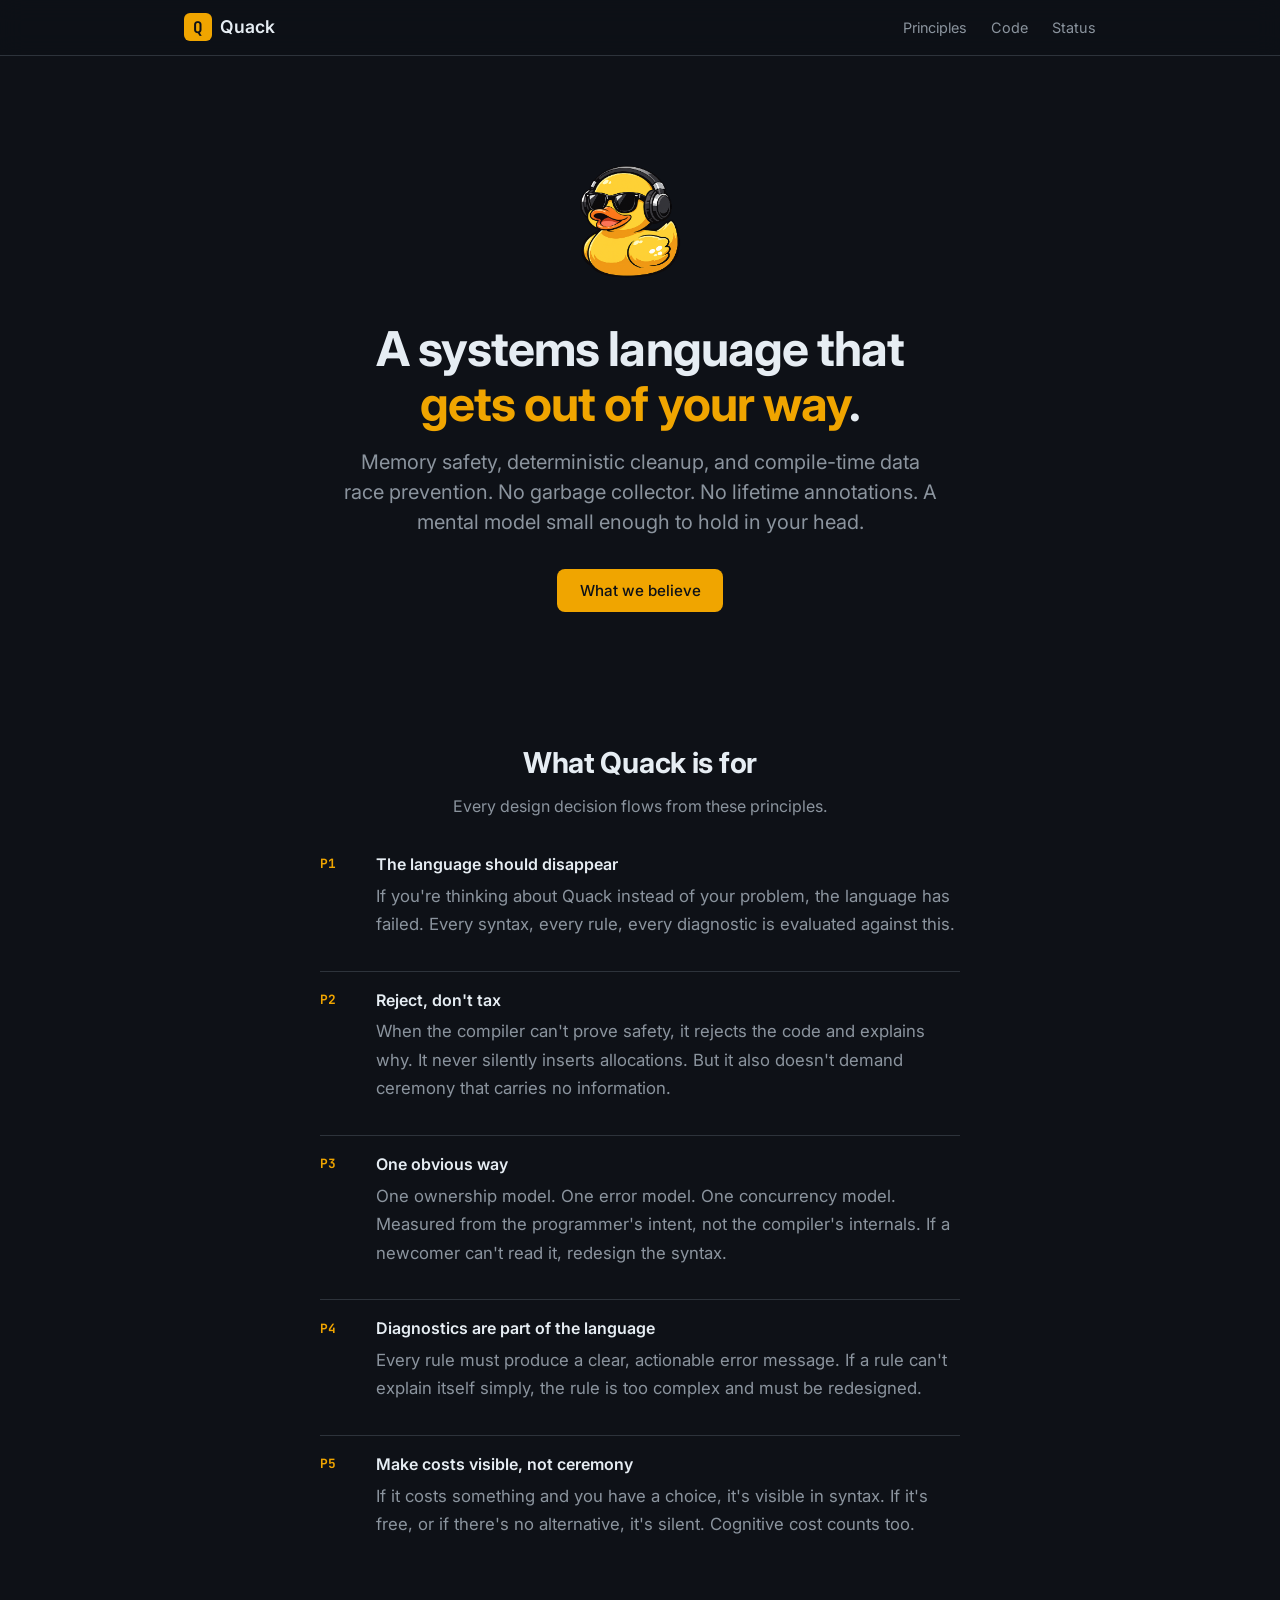
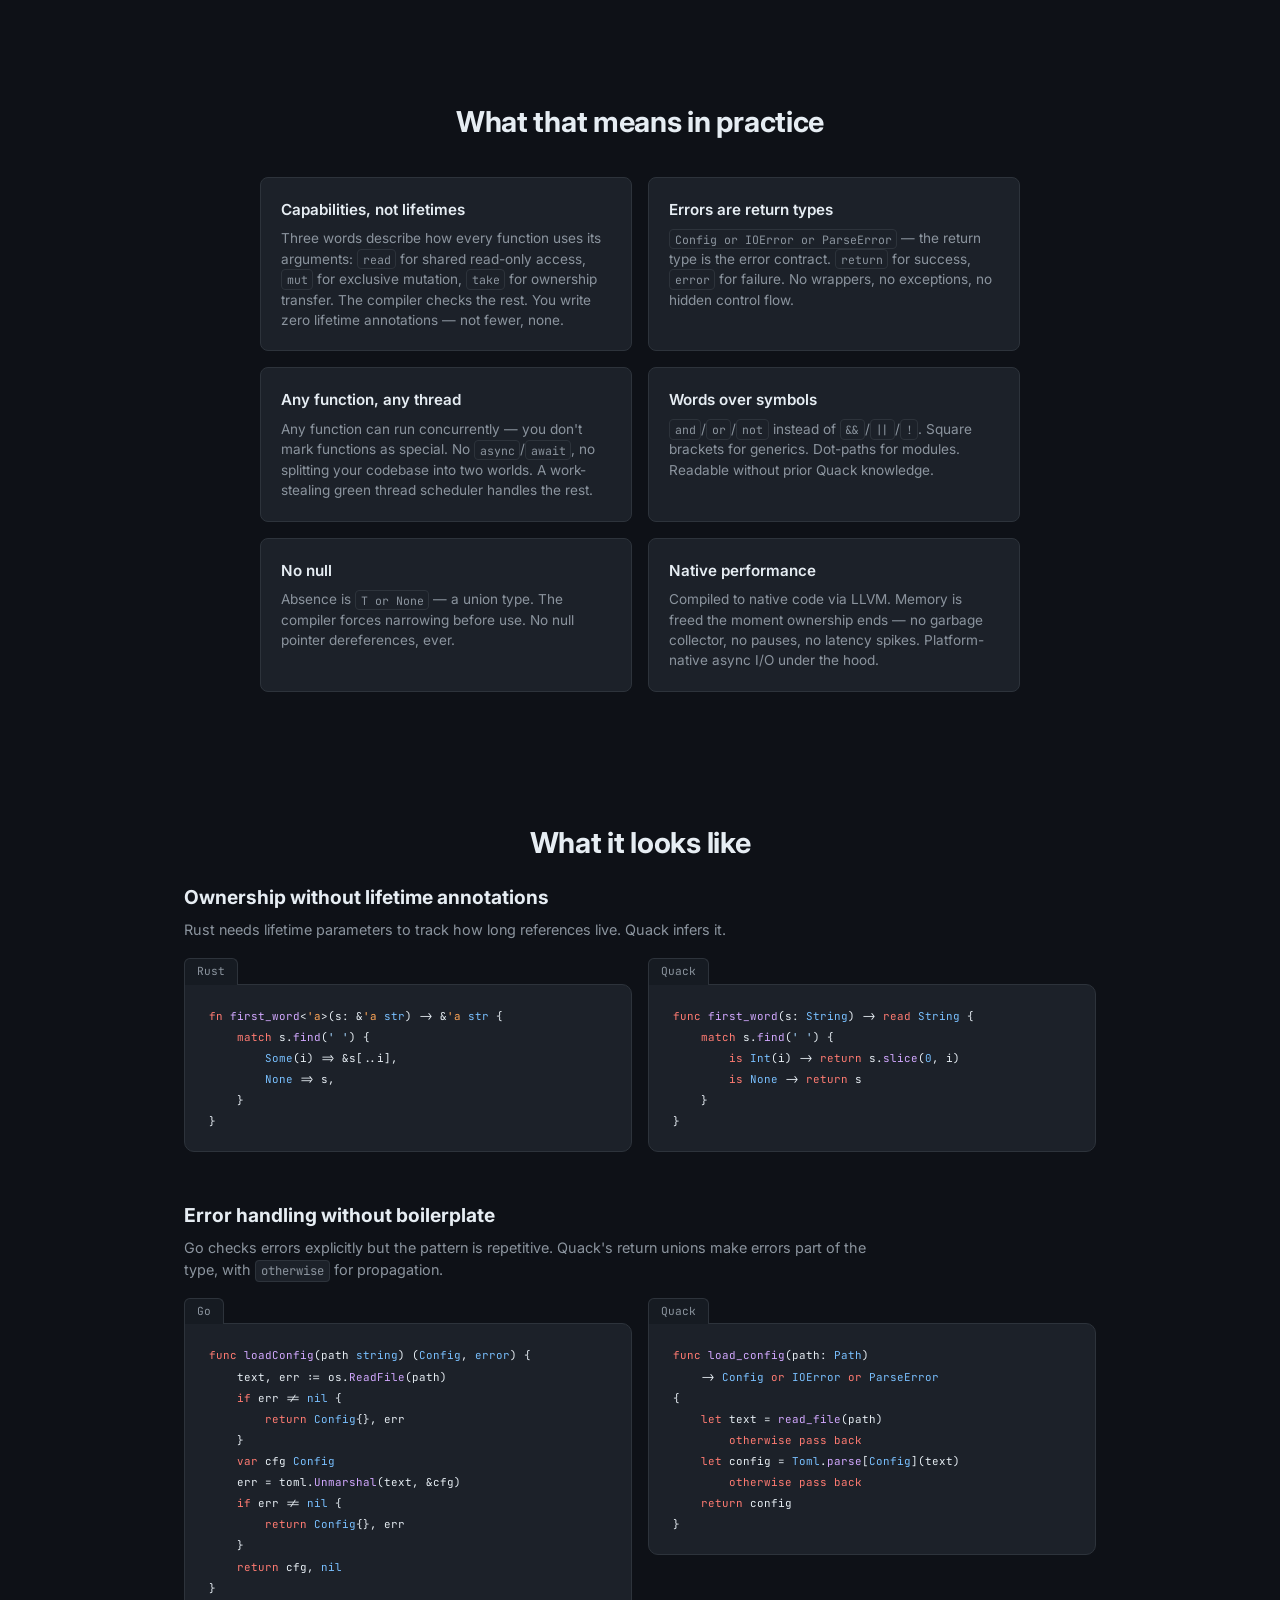
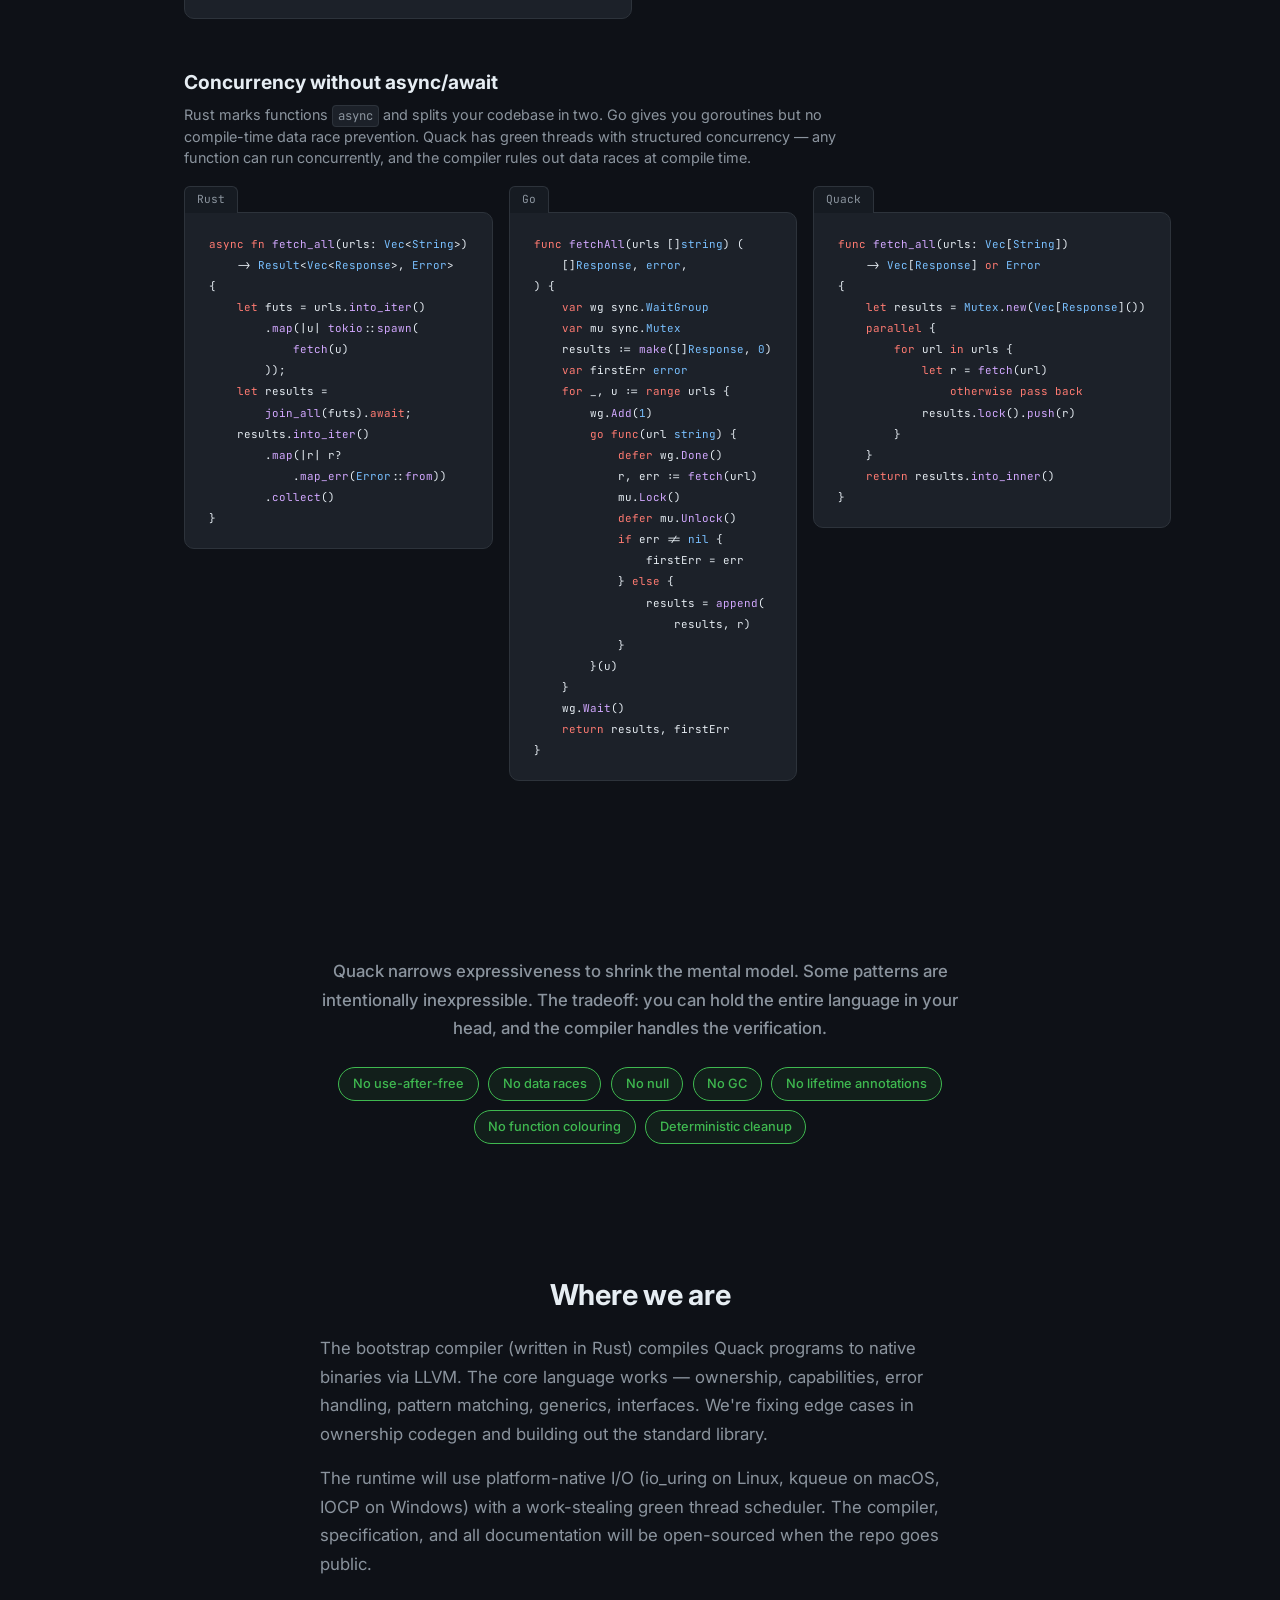
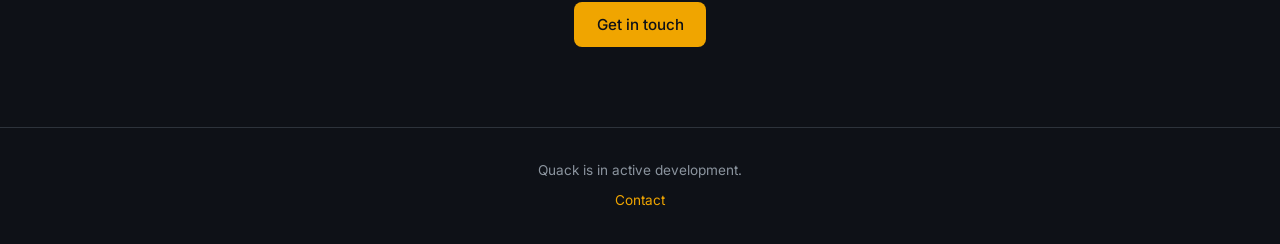
==== index.html @ 0ed5ff4c "Deploy site from quacklang/quack@f3e8b01" ====
<!doctype html><html lang=en><head><meta name=generator content="Hugo 0.160.1"><meta charset=UTF-8><meta name=viewport content="width=device-width,initial-scale=1"><title>Quack — Systems Programming Language</title><meta name=description content="Memory safety and performance, without GC or lifetime annotations."><link rel=stylesheet href=/css/main.css><link rel=preconnect href=https://fonts.googleapis.com><link rel=preconnect href=https://fonts.gstatic.com crossorigin><link href="https://fonts.googleapis.com/css2?family=Inter:wght@400;500;600;700&family=JetBrains+Mono:wght@400;500&display=swap" rel=stylesheet></head><body><nav class=site-nav><div class=nav-inner><a href=/ class=nav-logo><span class=nav-logo-mark>Q</span>
<span class=nav-logo-text>Quack</span></a><div class=nav-links><a href=#principles>Principles</a>
<a href=#taste>Code</a>
<a href=#status>Status</a></div></div></nav><main><section class=hero><div class=hero-logo><img src=/images/quack.png alt=Quack class=hero-mascot></div><h1>A systems language that<br><span class=accent>gets out of your way</span>.</h1><p class=tagline>Memory safety, deterministic cleanup, and compile-time data race prevention.
No garbage collector. No lifetime annotations.
A mental model small enough to hold in your head.</p><a href=#principles class="btn btn-primary">What we believe</a></section><section id=principles><div class=section-head><h2>What Quack is for</h2><p>Every design decision flows from these principles.</p></div><div class=holding-text><div class=principles><div class=principle><div><h3>The language should disappear</h3><p>If you're thinking about Quack instead of your problem, the language has failed.
Every syntax, every rule, every diagnostic is evaluated against this.</p></div></div><div class=principle><div><h3>Reject, don't tax</h3><p>When the compiler can't prove safety, it rejects the code and explains why.
It never silently inserts allocations. But it also doesn't demand ceremony
that carries no information.</p></div></div><div class=principle><div><h3>One obvious way</h3><p>One ownership model. One error model. One concurrency model.
Measured from the programmer's intent, not the compiler's internals.
If a newcomer can't read it, redesign the syntax.</p></div></div><div class=principle><div><h3>Diagnostics are part of the language</h3><p>Every rule must produce a clear, actionable error message. If a rule
can't explain itself simply, the rule is too complex and must be redesigned.</p></div></div><div class=principle><div><h3>Make costs visible, not ceremony</h3><p>If it costs something and you have a choice, it's visible in syntax.
If it's free, or if there's no alternative, it's silent.
Cognitive cost counts too.</p></div></div></div></div></section><section id=features><div class=section-head><h2>What that means in practice</h2></div><div class=feature-grid><div class=feature-card><h3>Capabilities, not lifetimes</h3><p>Three words describe how every function uses its arguments: <code>read</code> for shared
read-only access, <code>mut</code> for exclusive mutation, <code>take</code> for ownership
transfer. The compiler checks the rest. You write zero lifetime annotations — not fewer, none.</p></div><div class=feature-card><h3>Errors are return types</h3><p><code>Config or IOError or ParseError</code> — the return type is the error contract.
<code>return</code> for success, <code>error</code> for failure.
No wrappers, no exceptions, no hidden control flow.</p></div><div class=feature-card><h3>Any function, any thread</h3><p>Any function can run concurrently — you don't mark functions as special.
No <code>async</code>/<code>await</code>, no splitting your codebase into two worlds.
A work-stealing green thread scheduler handles the rest.</p></div><div class=feature-card><h3>Words over symbols</h3><p><code>and</code>/<code>or</code>/<code>not</code> instead of <code>&&</code>/<code>||</code>/<code>!</code>.
Square brackets for generics. Dot-paths for modules.
Readable without prior Quack knowledge.</p></div><div class=feature-card><h3>No null</h3><p>Absence is <code>T or None</code> — a union type. The compiler forces
narrowing before use. No null pointer dereferences, ever.</p></div><div class=feature-card><h3>Native performance</h3><p>Compiled to native code via LLVM. Memory is freed the moment ownership ends —
no garbage collector, no pauses, no latency spikes. Platform-native async I/O
under the hood.</p></div></div></section><section id=taste><div class=section-head><h2>What it looks like</h2></div><div class=sbs><div class=sbs-header><h3>Ownership without lifetime annotations</h3><p>Rust needs lifetime parameters to track how long references live. Quack infers it.</p></div><div class=sbs-pair><div class=sbs-block><span class=code-label>Rust</span><pre><code class=rust><span class=kw>fn</span> <span class=func>first_word</span><span class=op>&lt;</span><span class=lifetime>'a</span><span class=op>&gt;</span>(s: <span class=op>&amp;</span><span class=lifetime>'a</span> <span class=type>str</span>) <span class=op>-&gt;</span> <span class=op>&amp;</span><span class=lifetime>'a</span> <span class=type>str</span> {
    <span class=kw>match</span> s.<span class=func>find</span>(<span class=str>' '</span>) {
        <span class=type>Some</span>(i) <span class=op>=&gt;</span> <span class=op>&amp;</span>s[..i],
        <span class=type>None</span> <span class=op>=&gt;</span> s,
    }
}</code></pre></div><div class=sbs-block><span class=code-label>Quack</span><pre><code class=q><span class=kw>func</span> <span class=func>first_word</span>(s: <span class=type>String</span>) <span class=op>-></span> <span class=kw>read</span> <span class=type>String</span> {
    <span class=kw>match</span> s.<span class=func>find</span>(<span class=str>' '</span>) {
        <span class=kw>is</span> <span class=type>Int</span>(i) <span class=op>-></span> <span class=kw>return</span> s.<span class=func>slice</span>(<span class=num>0</span>, i)
        <span class=kw>is</span> <span class=type>None</span> <span class=op>-></span> <span class=kw>return</span> s
    }
}</code></pre></div></div></div><div class=sbs><div class=sbs-header><h3>Error handling without boilerplate</h3><p>Go checks errors explicitly but the pattern is repetitive. Quack's return unions
make errors part of the type, with <code>otherwise</code> for propagation.</p></div><div class=sbs-pair><div class=sbs-block><span class=code-label>Go</span><pre><code class=rust><span class=kw>func</span> <span class=func>loadConfig</span>(path <span class=type>string</span>) (<span class=type>Config</span>, <span class=type>error</span>) {
    text, err <span class=op>:=</span> os.<span class=func>ReadFile</span>(path)
    <span class=kw>if</span> err <span class=op>!=</span> <span class=type>nil</span> {
        <span class=kw>return</span> <span class=type>Config</span>{}, err
    }
    <span class=kw>var</span> cfg <span class=type>Config</span>
    err <span class=op>=</span> toml.<span class=func>Unmarshal</span>(text, <span class=op>&amp;</span>cfg)
    <span class=kw>if</span> err <span class=op>!=</span> <span class=type>nil</span> {
        <span class=kw>return</span> <span class=type>Config</span>{}, err
    }
    <span class=kw>return</span> cfg, <span class=type>nil</span>
}</code></pre></div><div class=sbs-block><span class=code-label>Quack</span><pre><code class=q><span class=kw>func</span> <span class=func>load_config</span>(path: <span class=type>Path</span>)
    <span class=op>-></span> <span class=type>Config</span> <span class=kw>or</span> <span class=type>IOError</span> <span class=kw>or</span> <span class=type>ParseError</span>
{
    <span class=kw>let</span> text <span class=op>=</span> <span class=func>read_file</span>(path)
        <span class=kw>otherwise</span> <span class=kw>pass</span> <span class=kw>back</span>
    <span class=kw>let</span> config <span class=op>=</span> <span class=type>Toml</span>.<span class=func>parse</span>[<span class=type>Config</span>](text)
        <span class=kw>otherwise</span> <span class=kw>pass</span> <span class=kw>back</span>
    <span class=kw>return</span> config
}</code></pre></div></div></div><div class=sbs><div class=sbs-header><h3>Concurrency without async/await</h3><p>Rust marks functions <code>async</code> and splits your codebase in two. Go gives
you goroutines but no compile-time data race prevention. Quack has green threads
with structured concurrency — any function can run concurrently, and the compiler
rules out data races at compile time.</p></div><div class=sbs-triple><div class=sbs-block><span class=code-label>Rust</span><pre><code class=rust><span class=kw>async fn</span> <span class=func>fetch_all</span>(urls: <span class=type>Vec</span><span class=op>&lt;</span><span class=type>String</span><span class=op>&gt;</span>)
    <span class=op>-&gt;</span> <span class=type>Result</span><span class=op>&lt;</span><span class=type>Vec</span><span class=op>&lt;</span><span class=type>Response</span><span class=op>&gt;</span>, <span class=type>Error</span><span class=op>&gt;</span>
{
    <span class=kw>let</span> futs <span class=op>=</span> urls.<span class=func>into_iter</span>()
        .<span class=func>map</span>(|u| <span class=func>tokio</span>::<span class=func>spawn</span>(
            <span class=func>fetch</span>(u)
        ));
    <span class=kw>let</span> results <span class=op>=</span>
        <span class=func>join_all</span>(futs).<span class=kw>await</span>;
    results.<span class=func>into_iter</span>()
        .<span class=func>map</span>(|r| r<span class=op>?</span>
            .<span class=func>map_err</span>(<span class=type>Error</span>::<span class=func>from</span>))
        .<span class=func>collect</span>()
}</code></pre></div><div class=sbs-block><span class=code-label>Go</span><pre><code class=rust><span class=kw>func</span> <span class=func>fetchAll</span>(urls []<span class=type>string</span>) (
    []<span class=type>Response</span>, <span class=type>error</span>,
) {
    <span class=kw>var</span> wg sync.<span class=type>WaitGroup</span>
    <span class=kw>var</span> mu sync.<span class=type>Mutex</span>
    results <span class=op>:=</span> <span class=func>make</span>([]<span class=type>Response</span>, <span class=num>0</span>)
    <span class=kw>var</span> firstErr <span class=type>error</span>
    <span class=kw>for</span> _, u <span class=op>:=</span> <span class=kw>range</span> urls {
        wg.<span class=func>Add</span>(<span class=num>1</span>)
        <span class=kw>go</span> <span class=kw>func</span>(url <span class=type>string</span>) {
            <span class=kw>defer</span> wg.<span class=func>Done</span>()
            r, err <span class=op>:=</span> <span class=func>fetch</span>(url)
            mu.<span class=func>Lock</span>()
            <span class=kw>defer</span> mu.<span class=func>Unlock</span>()
            <span class=kw>if</span> err <span class=op>!=</span> <span class=type>nil</span> {
                firstErr <span class=op>=</span> err
            } <span class=kw>else</span> {
                results <span class=op>=</span> <span class=func>append</span>(
                    results, r)
            }
        }(u)
    }
    wg.<span class=func>Wait</span>()
    <span class=kw>return</span> results, firstErr
}</code></pre></div><div class=sbs-block><span class=code-label>Quack</span><pre><code class=q><span class=kw>func</span> <span class=func>fetch_all</span>(urls: <span class=type>Vec</span>[<span class=type>String</span>])
    <span class=op>-></span> <span class=type>Vec</span>[<span class=type>Response</span>] <span class=kw>or</span> <span class=type>Error</span>
{
    <span class=kw>let</span> results <span class=op>=</span> <span class=type>Mutex</span>.<span class=func>new</span>(<span class=type>Vec</span>[<span class=type>Response</span>]())
    <span class=kw>parallel</span> {
        <span class=kw>for</span> url <span class=kw>in</span> urls {
            <span class=kw>let</span> r <span class=op>=</span> <span class=func>fetch</span>(url)
                <span class=kw>otherwise</span> <span class=kw>pass</span> <span class=kw>back</span>
            results.<span class=func>lock</span>().<span class=func>push</span>(r)
        }
    }
    <span class=kw>return</span> results.<span class=func>into_inner</span>()
}</code></pre></div></div></div></section><section id=guarantees><div class=holding-text><p class=thesis-statement>Quack narrows expressiveness to shrink the mental model. Some patterns
are intentionally inexpressible. The tradeoff: you can hold the entire
language in your head, and the compiler handles the verification.</p><div class=thesis-guarantees><span>No use-after-free</span>
<span>No data races</span>
<span>No null</span>
<span>No GC</span>
<span>No lifetime annotations</span>
<span>No function colouring</span>
<span>Deterministic cleanup</span></div></div></section><section id=status><div class=section-head><h2>Where we are</h2></div><div class=holding-text><p>The bootstrap compiler (written in Rust) compiles Quack programs to native
binaries via LLVM. The core language works — ownership, capabilities, error
handling, pattern matching, generics, interfaces. We're fixing edge cases in
ownership codegen and building out the standard library.</p><p>The runtime will use platform-native I/O (io_uring on Linux, kqueue on macOS,
IOCP on Windows) with a work-stealing green thread scheduler. The compiler,
specification, and all documentation will be open-sourced when the repo goes public.</p><p style=margin-top:1.5rem;text-align:center><a href=mailto:hello@quacklang.org class="btn btn-primary">Get in touch</a></p></div></section></main><footer class=site-footer><div class=footer-inner><p>Quack is in active development.</p><p class=footer-links><a href=mailto:hello@quacklang.org>Contact</a></p></div></footer></body></html>
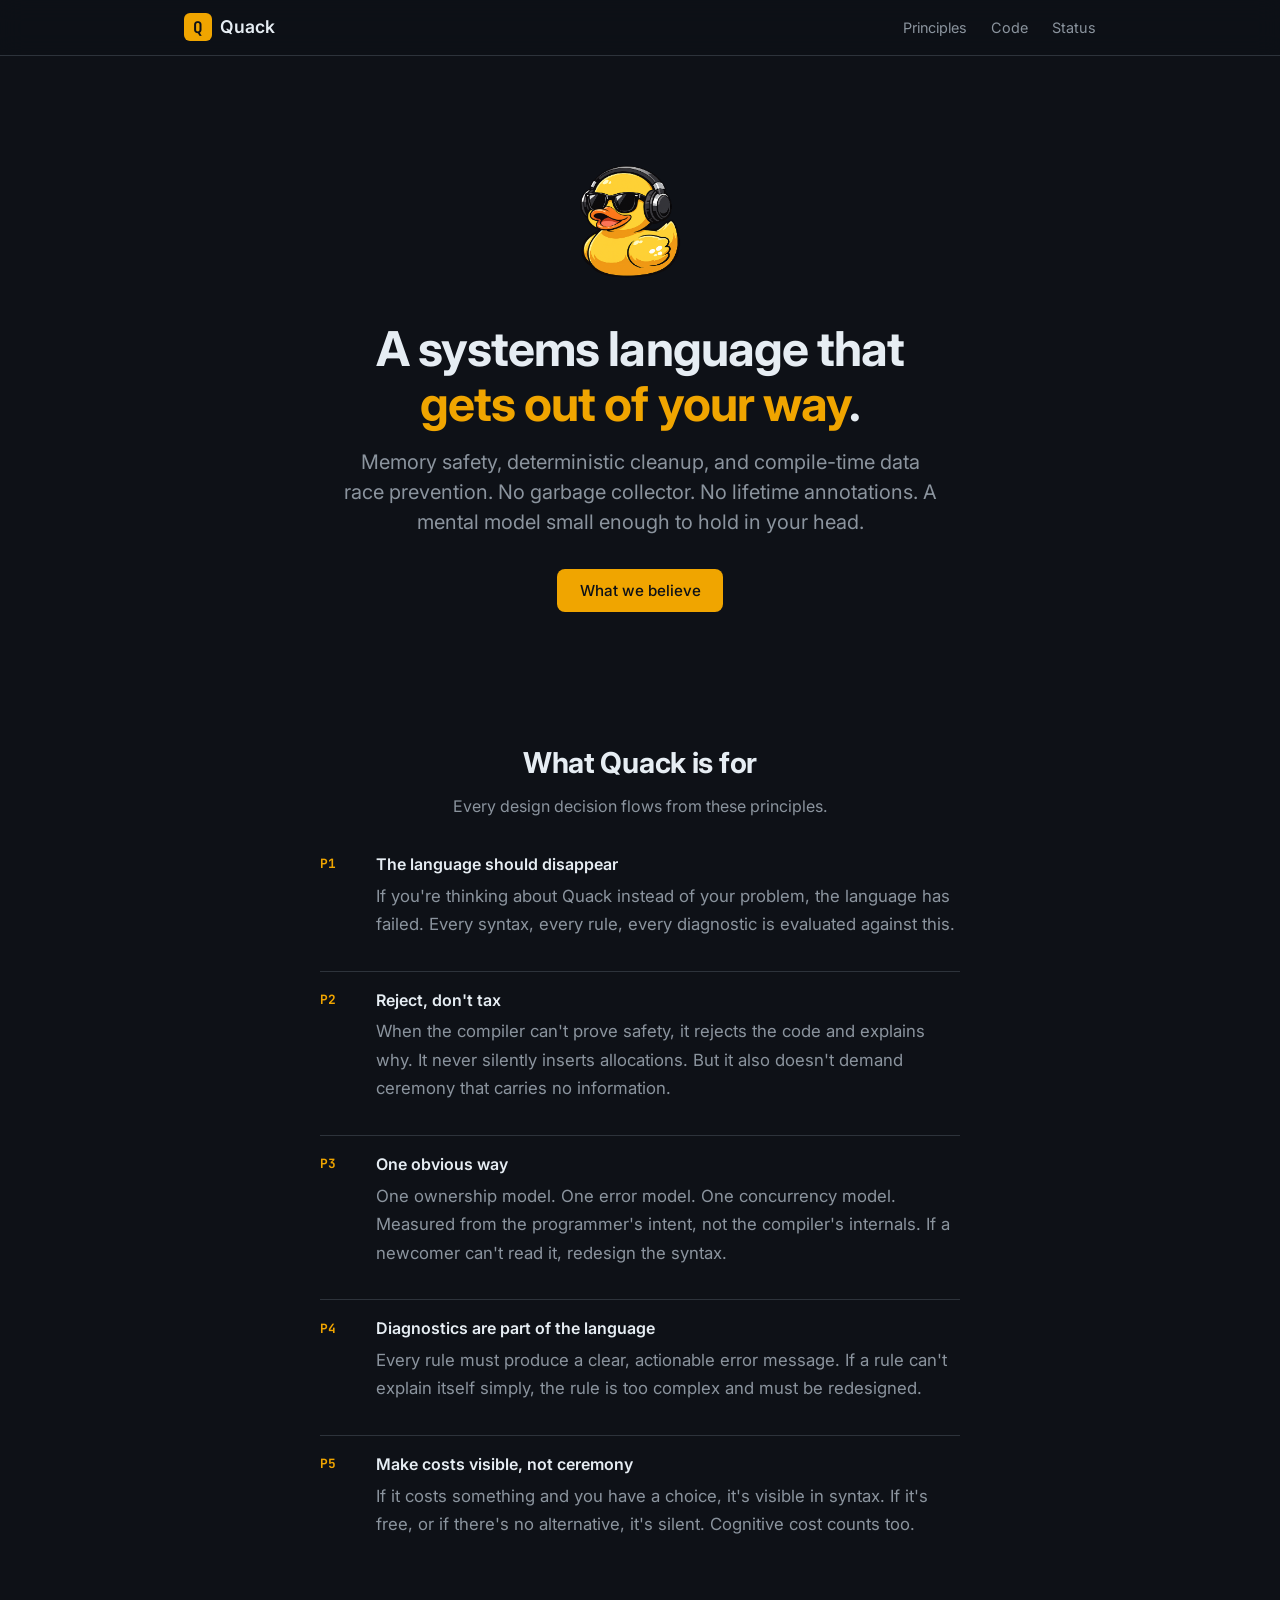
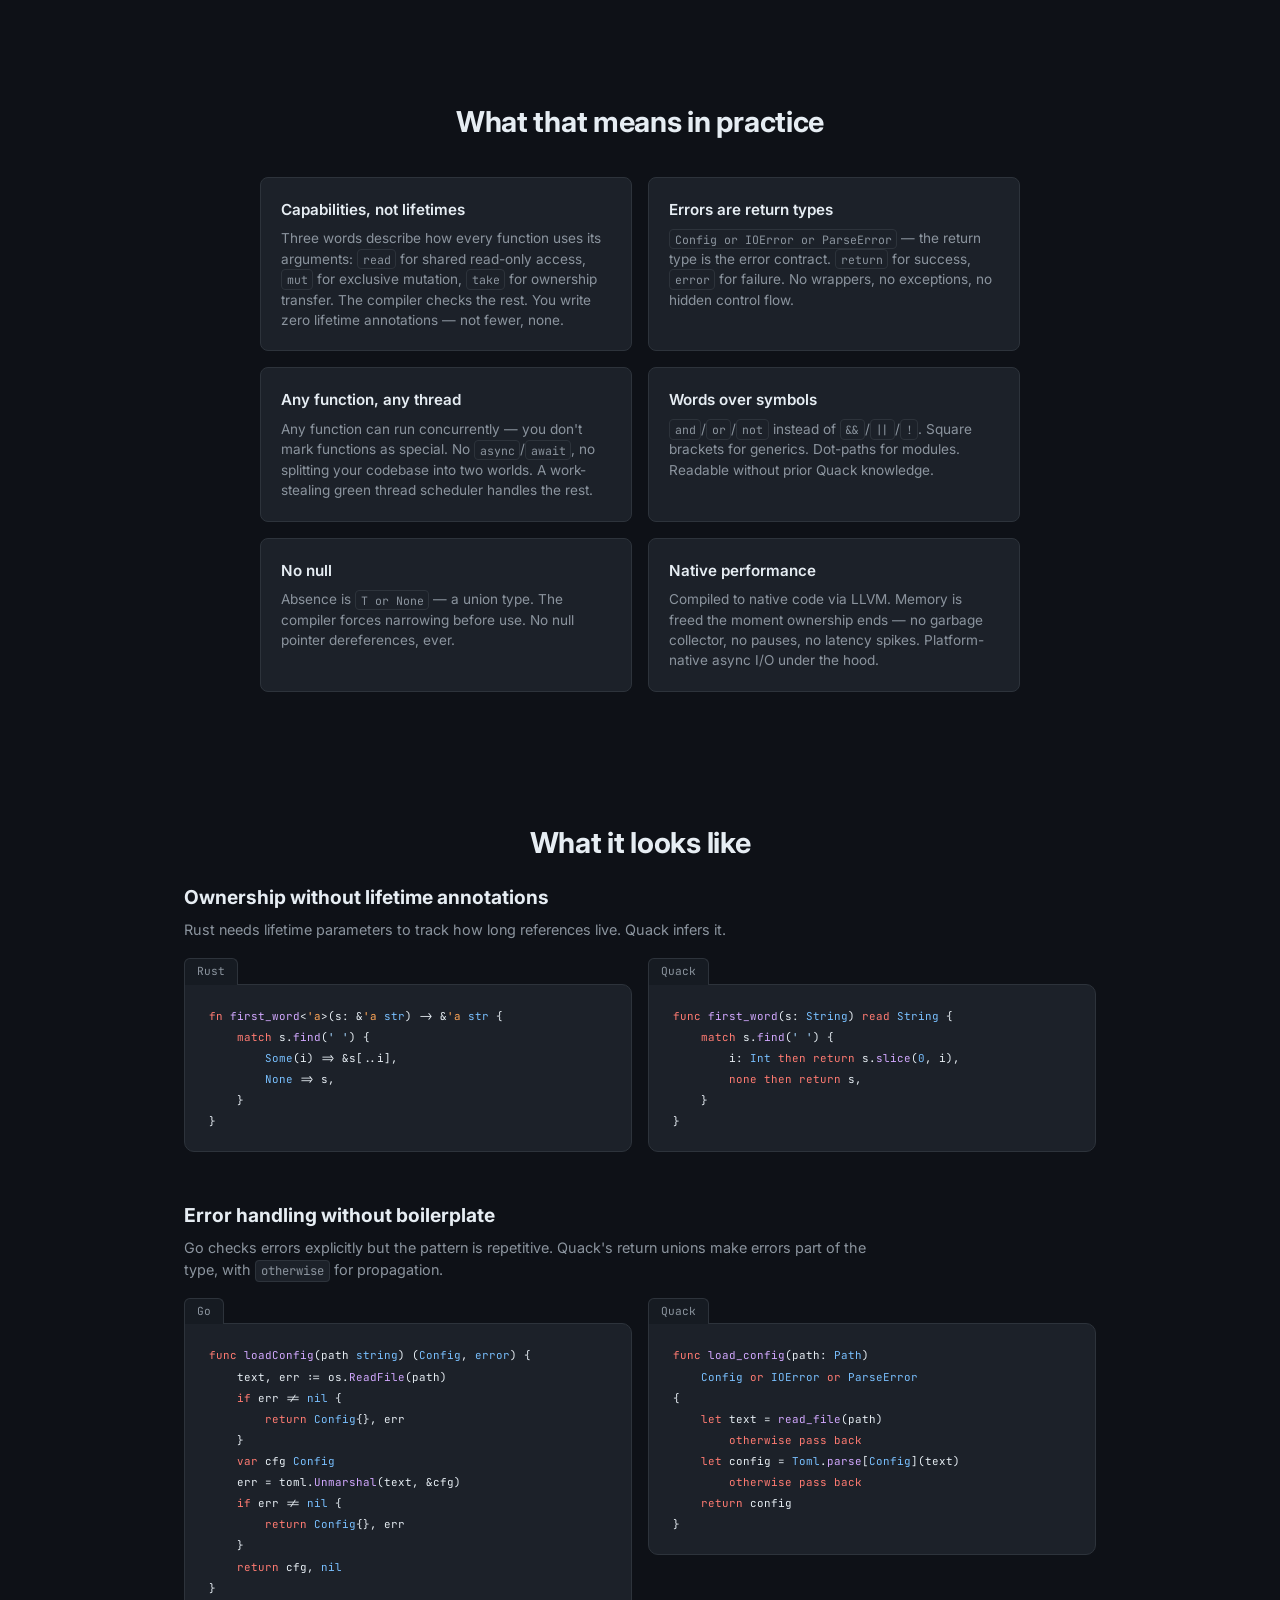
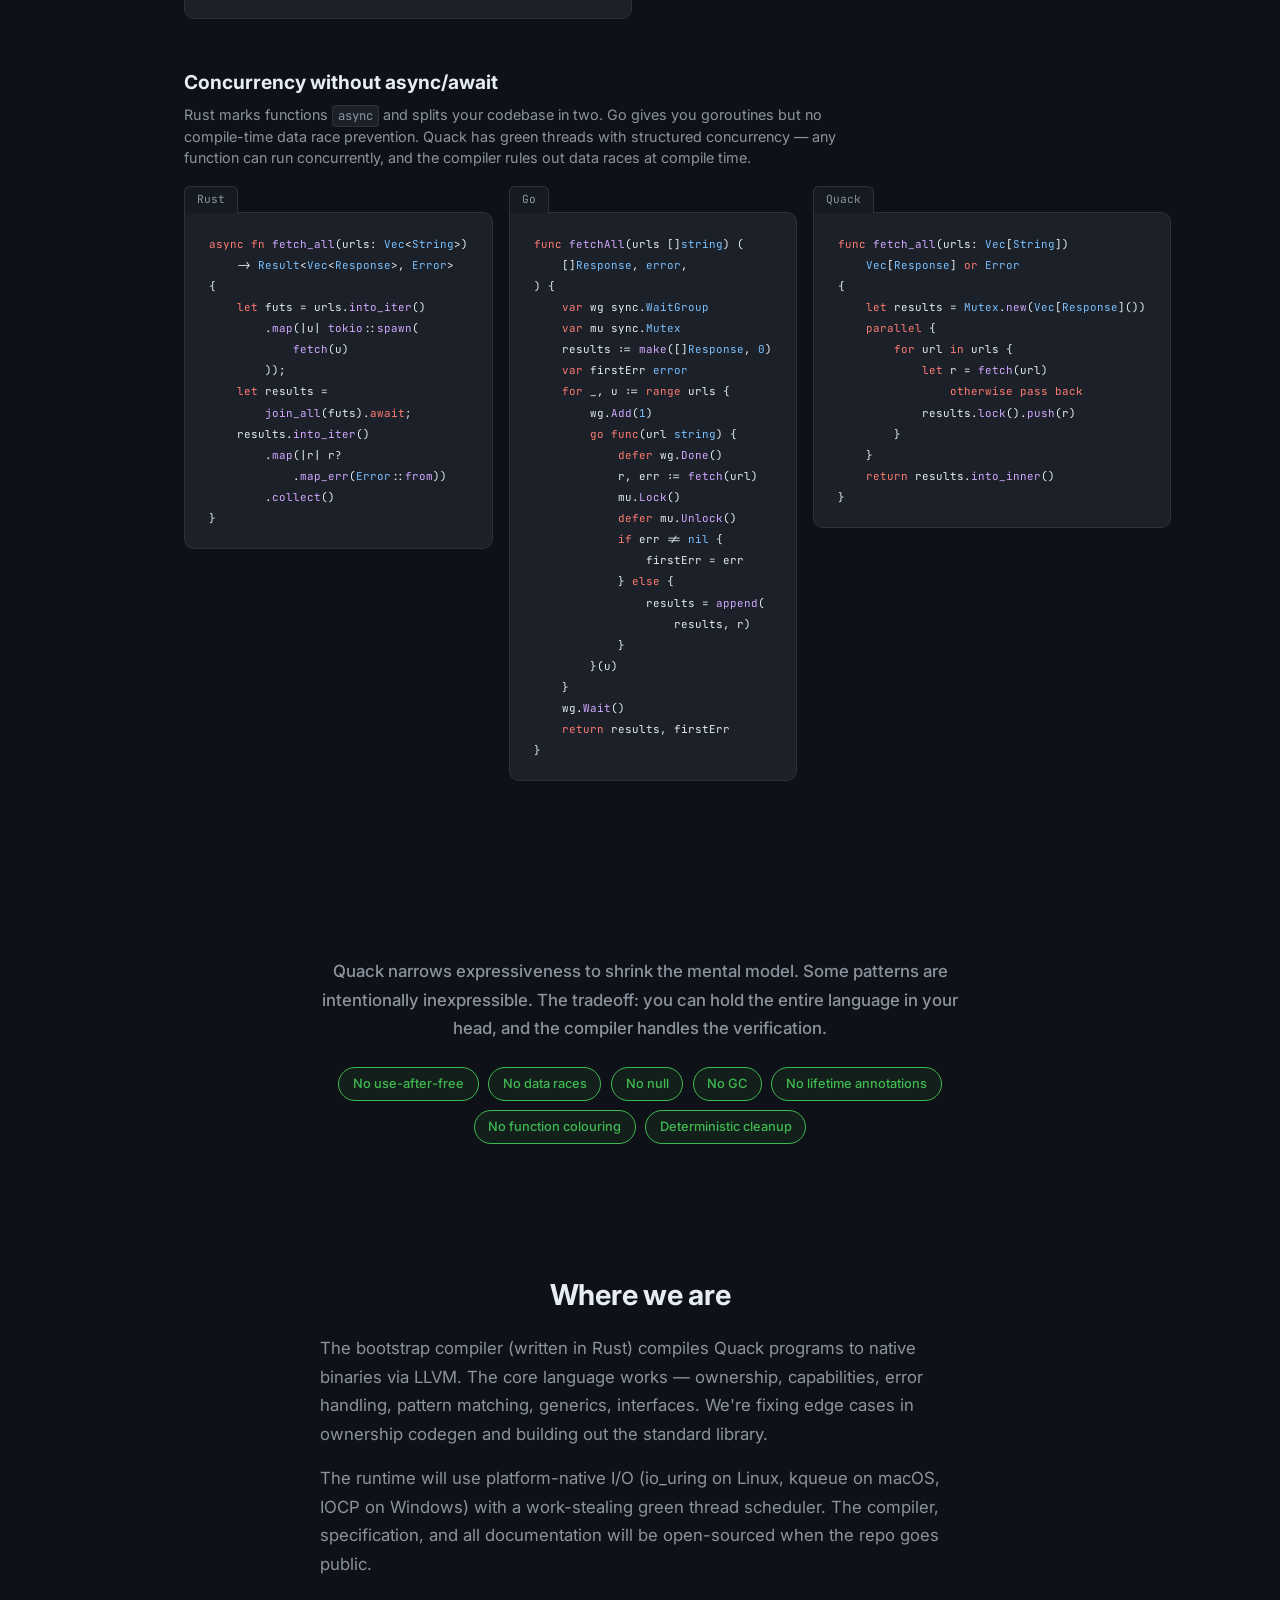
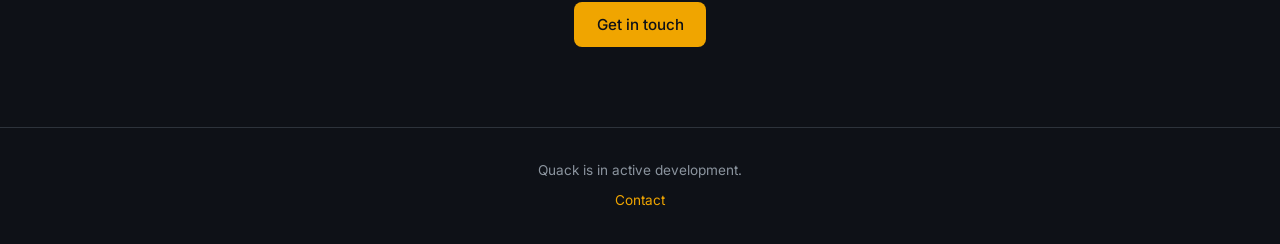
==== commit f1b95583: "Deploy site from quacklang/quack@b0c7f25" ====
--- a/index.html
+++ b/index.html
@@ -27,10 +27,10 @@
         <span class=type>Some</span>(i) <span class=op>=&gt;</span> <span class=op>&amp;</span>s[..i],
         <span class=type>None</span> <span class=op>=&gt;</span> s,
     }
-}</code></pre></div><div class=sbs-block><span class=code-label>Quack</span><pre><code class=q><span class=kw>func</span> <span class=func>first_word</span>(s: <span class=type>String</span>) <span class=op>-></span> <span class=kw>read</span> <span class=type>String</span> {
+}</code></pre></div><div class=sbs-block><span class=code-label>Quack</span><pre><code class=q><span class=kw>func</span> <span class=func>first_word</span>(s: <span class=type>String</span>) <span class=kw>read</span> <span class=type>String</span> {
     <span class=kw>match</span> s.<span class=func>find</span>(<span class=str>' '</span>) {
-        <span class=kw>is</span> <span class=type>Int</span>(i) <span class=op>-></span> <span class=kw>return</span> s.<span class=func>slice</span>(<span class=num>0</span>, i)
-        <span class=kw>is</span> <span class=type>None</span> <span class=op>-></span> <span class=kw>return</span> s
+        i: <span class=type>Int</span> <span class=kw>then</span> <span class=kw>return</span> s.<span class=func>slice</span>(<span class=num>0</span>, i),
+        <span class=kw>none</span> <span class=kw>then</span> <span class=kw>return</span> s,
     }
 }</code></pre></div></div></div><div class=sbs><div class=sbs-header><h3>Error handling without boilerplate</h3><p>Go checks errors explicitly but the pattern is repetitive. Quack's return unions
 make errors part of the type, with <code>otherwise</code> for propagation.</p></div><div class=sbs-pair><div class=sbs-block><span class=code-label>Go</span><pre><code class=rust><span class=kw>func</span> <span class=func>loadConfig</span>(path <span class=type>string</span>) (<span class=type>Config</span>, <span class=type>error</span>) {
@@ -45,7 +45,7 @@
     }
     <span class=kw>return</span> cfg, <span class=type>nil</span>
 }</code></pre></div><div class=sbs-block><span class=code-label>Quack</span><pre><code class=q><span class=kw>func</span> <span class=func>load_config</span>(path: <span class=type>Path</span>)
-    <span class=op>-></span> <span class=type>Config</span> <span class=kw>or</span> <span class=type>IOError</span> <span class=kw>or</span> <span class=type>ParseError</span>
+    <span class=type>Config</span> <span class=kw>or</span> <span class=type>IOError</span> <span class=kw>or</span> <span class=type>ParseError</span>
 {
     <span class=kw>let</span> text <span class=op>=</span> <span class=func>read_file</span>(path)
         <span class=kw>otherwise</span> <span class=kw>pass</span> <span class=kw>back</span>
@@ -93,7 +93,7 @@
     wg.<span class=func>Wait</span>()
     <span class=kw>return</span> results, firstErr
 }</code></pre></div><div class=sbs-block><span class=code-label>Quack</span><pre><code class=q><span class=kw>func</span> <span class=func>fetch_all</span>(urls: <span class=type>Vec</span>[<span class=type>String</span>])
-    <span class=op>-></span> <span class=type>Vec</span>[<span class=type>Response</span>] <span class=kw>or</span> <span class=type>Error</span>
+    <span class=type>Vec</span>[<span class=type>Response</span>] <span class=kw>or</span> <span class=type>Error</span>
 {
     <span class=kw>let</span> results <span class=op>=</span> <span class=type>Mutex</span>.<span class=func>new</span>(<span class=type>Vec</span>[<span class=type>Response</span>]())
     <span class=kw>parallel</span> {
@@ -117,4 +117,4 @@
 handling, pattern matching, generics, interfaces. We're fixing edge cases in
 ownership codegen and building out the standard library.</p><p>The runtime will use platform-native I/O (io_uring on Linux, kqueue on macOS,
 IOCP on Windows) with a work-stealing green thread scheduler. The compiler,
-specification, and all documentation will be open-sourced when the repo goes public.</p><p style=margin-top:1.5rem;text-align:center><a href=mailto:hello@quacklang.org class="btn btn-primary">Get in touch</a></p></div></section></main><footer class=site-footer><div class=footer-inner><p>Quack is in active development.</p><p class=footer-links><a href=mailto:hello@quacklang.org>Contact</a></p></div></footer></body></html>+specification, and all documentation will be open-sourced when the repo goes public.</p><p style=margin-top:1.5rem;text-align:center><a href=mailto:markjallen9@gmail.com class="btn btn-primary">Get in touch</a></p></div></section></main><footer class=site-footer><div class=footer-inner><p>Quack is in active development.</p><p class=footer-links><a href=mailto:markjallen9@gmail.com>Contact</a></p></div></footer></body></html>
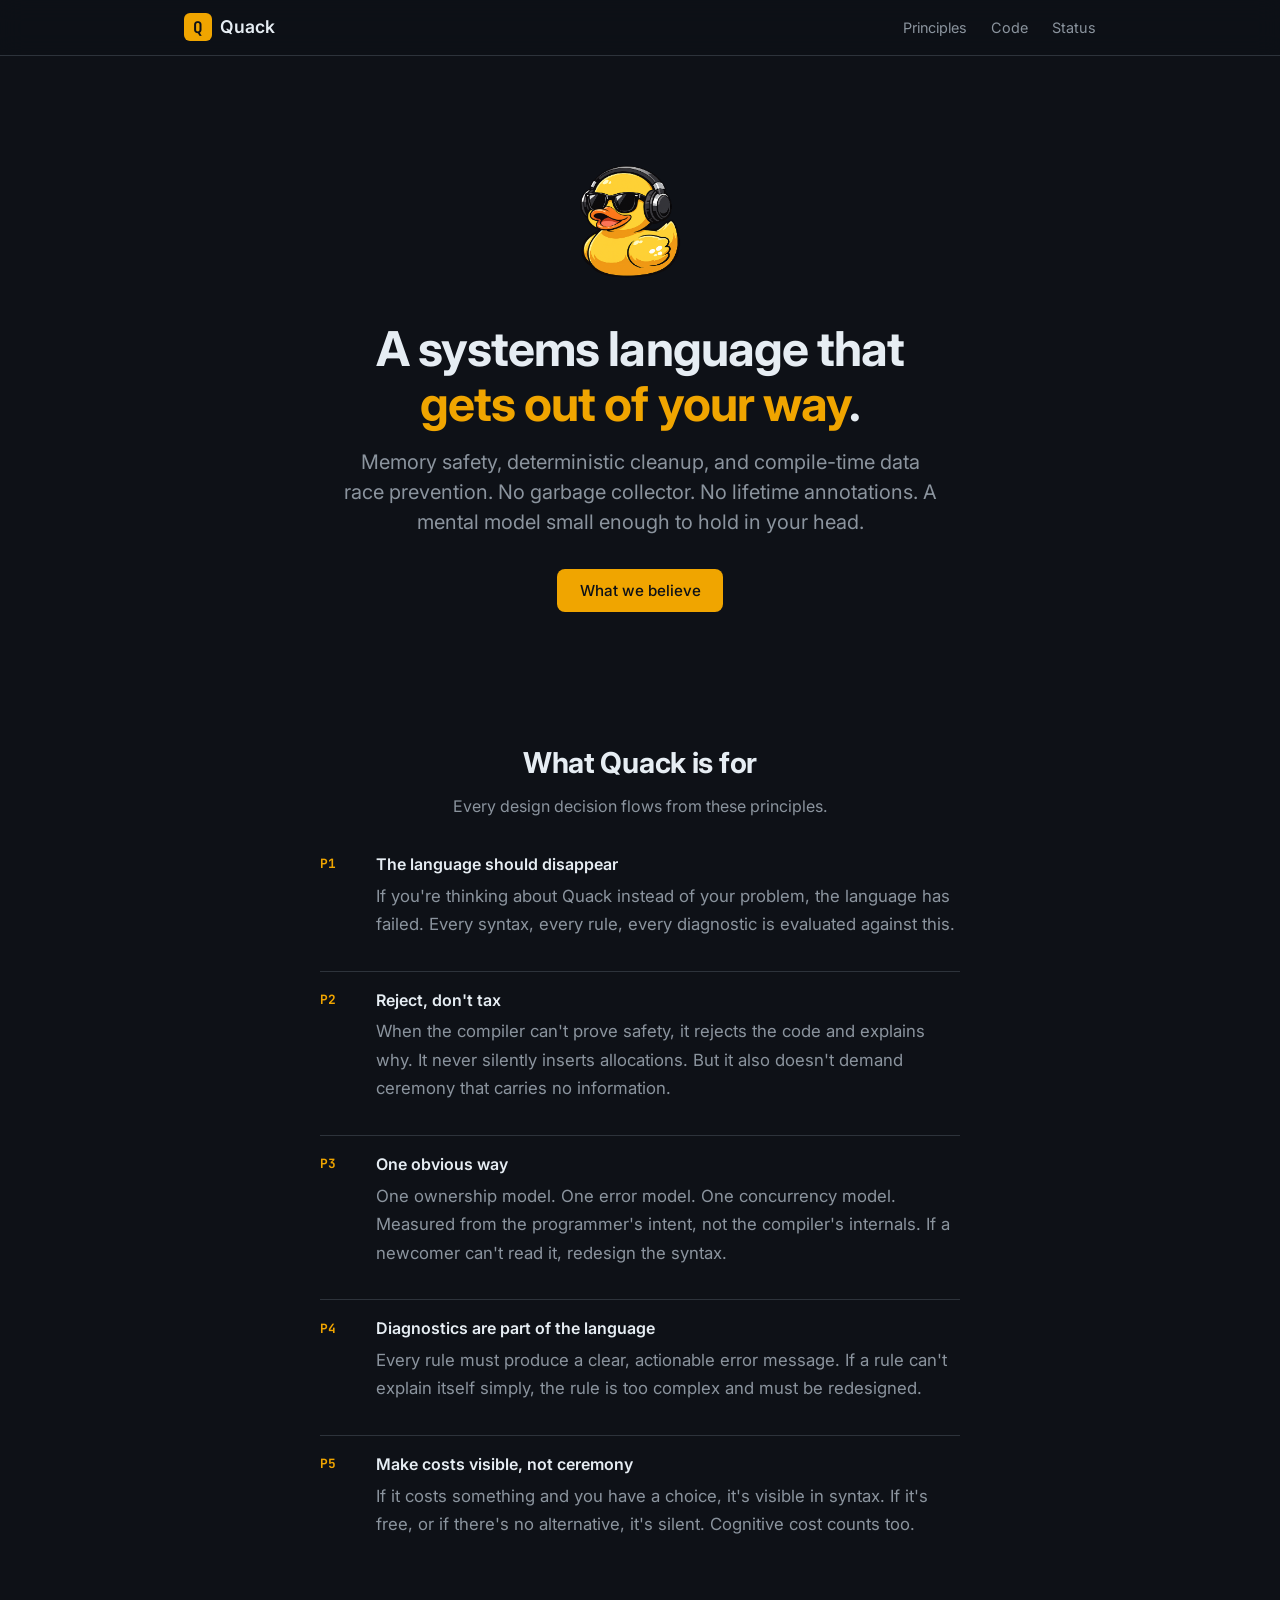
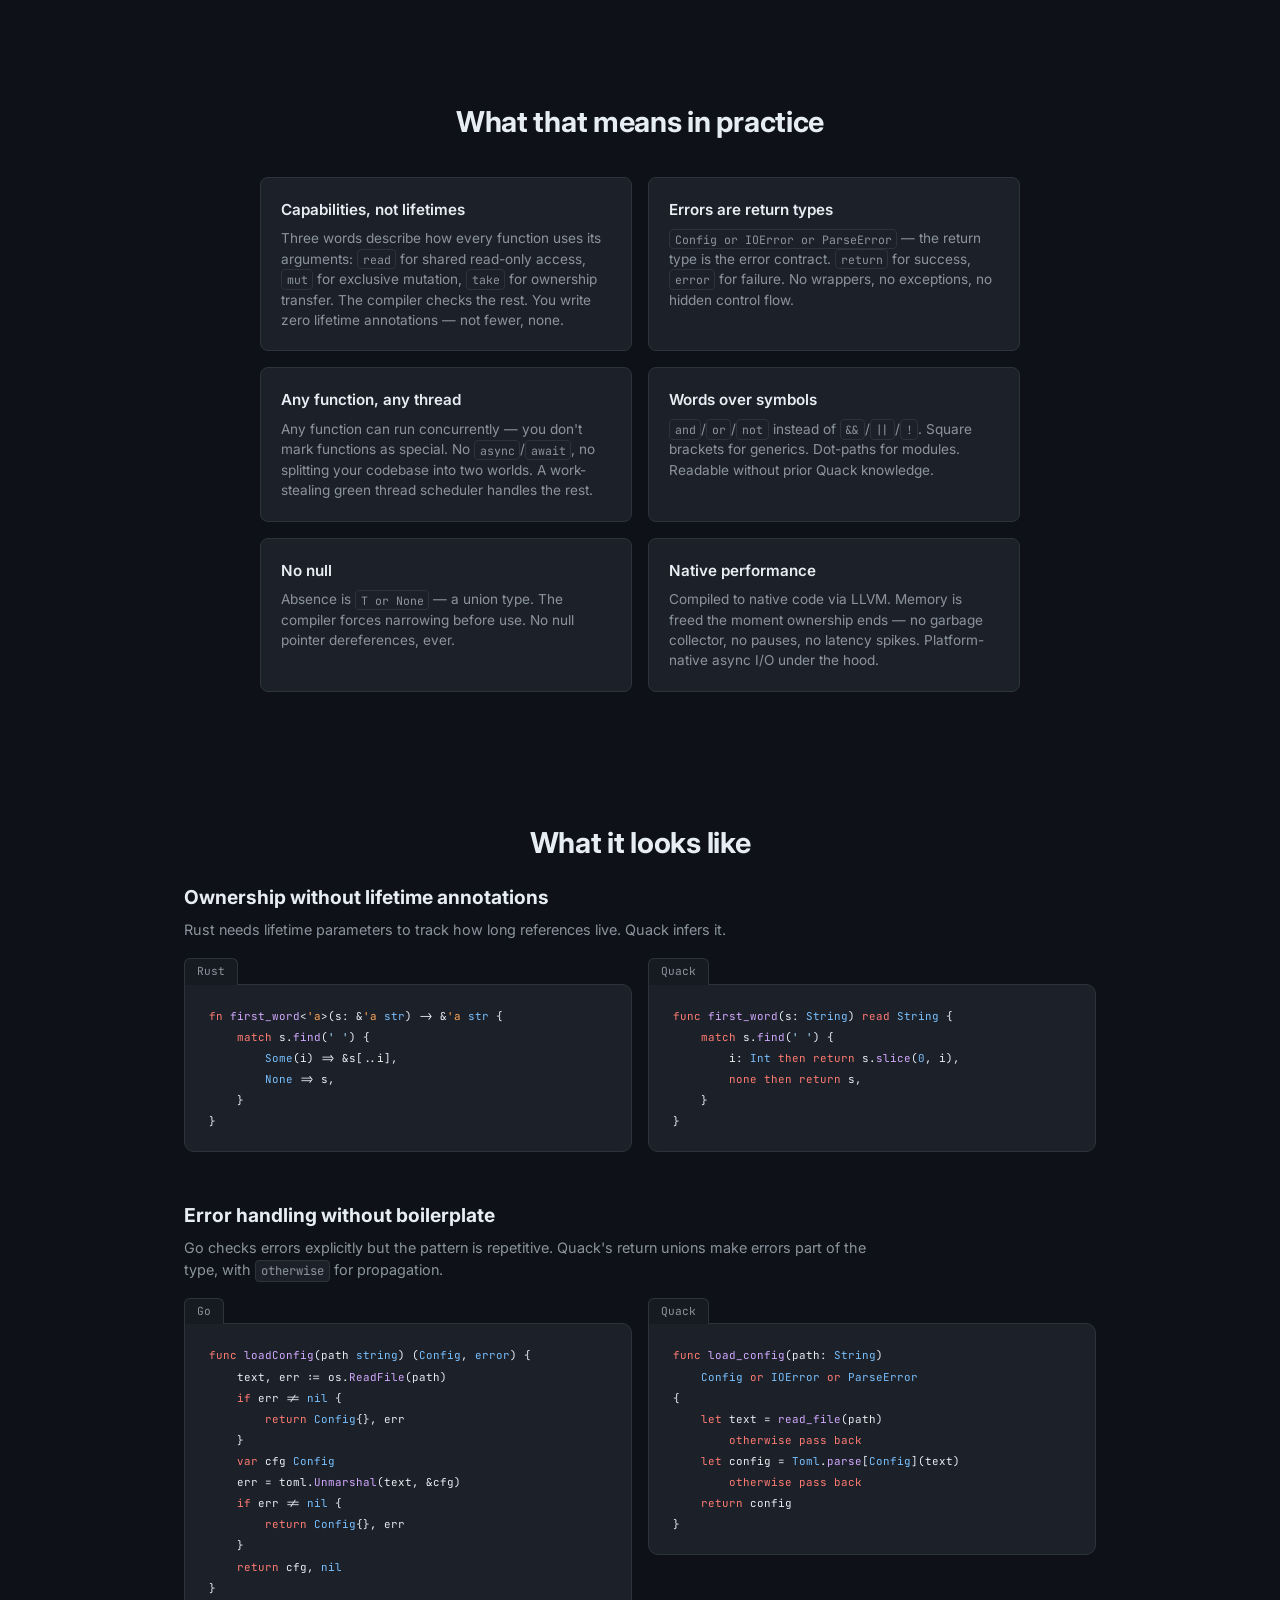
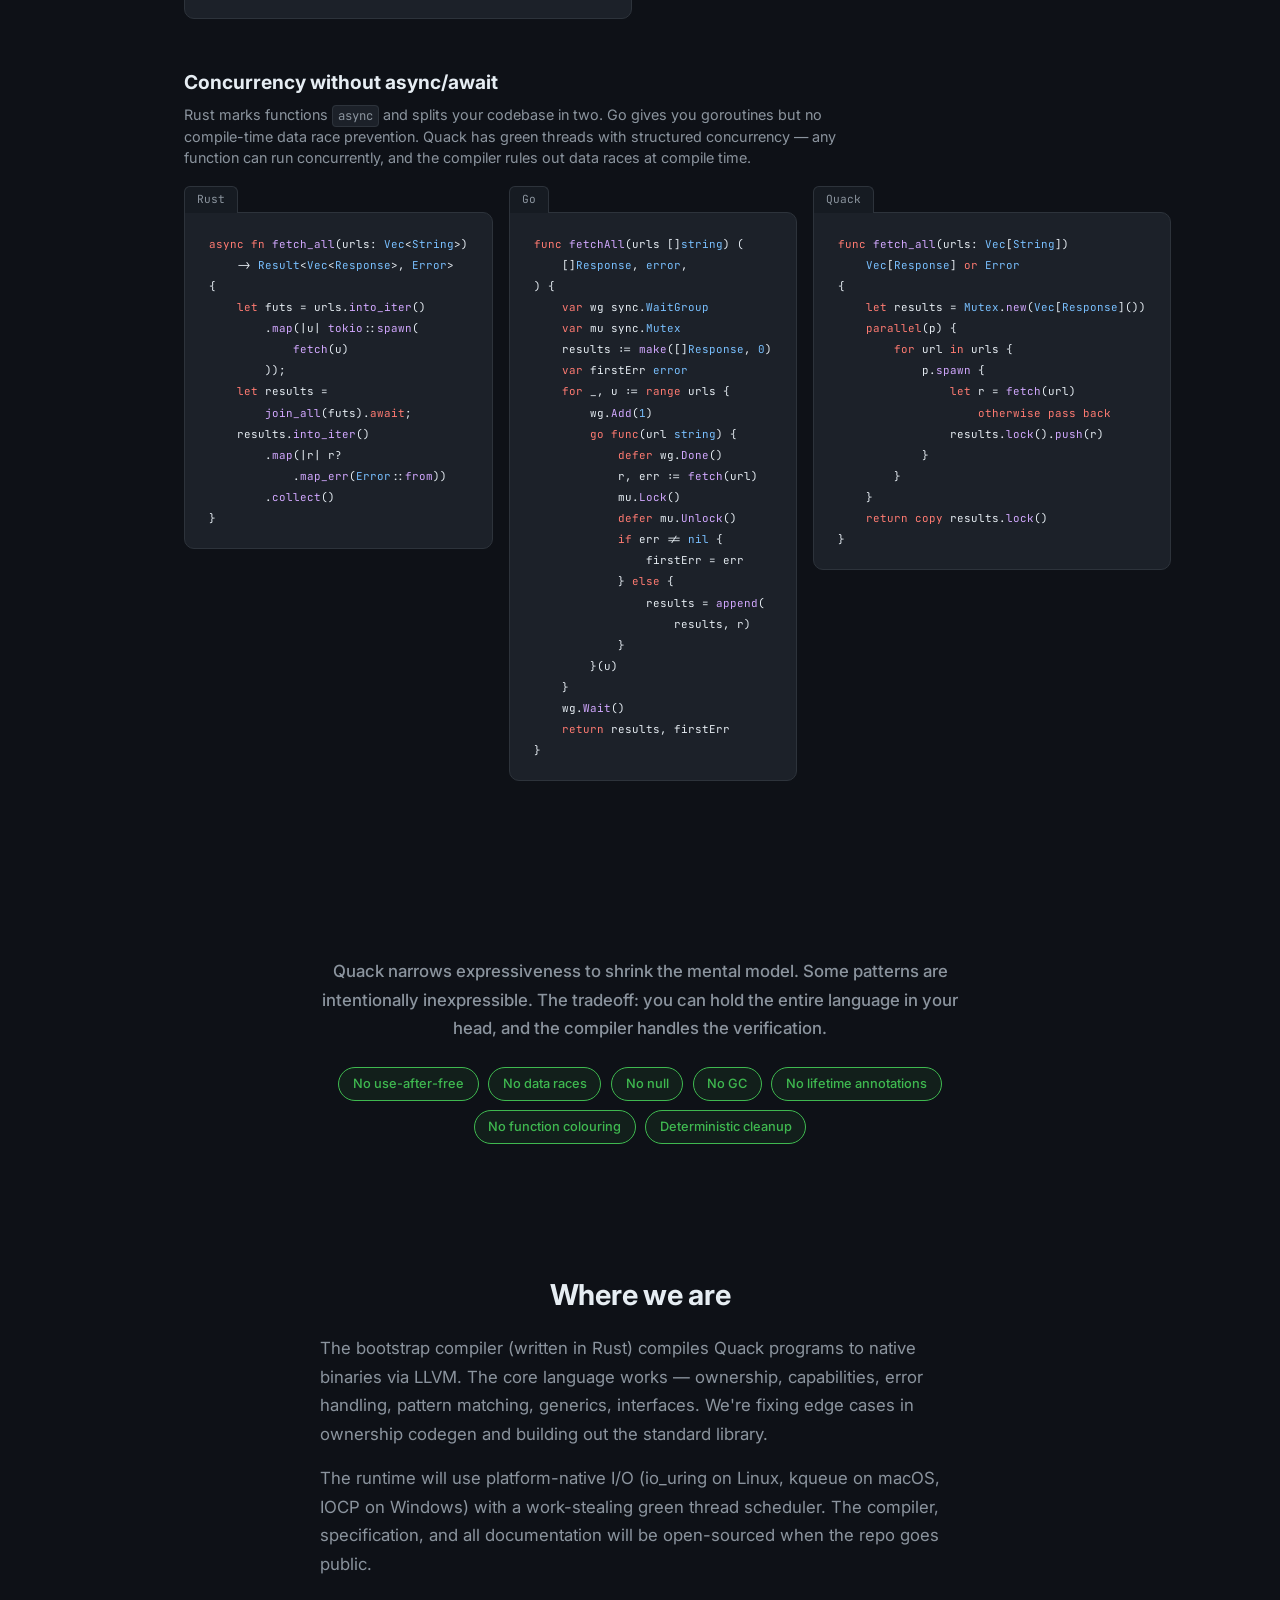
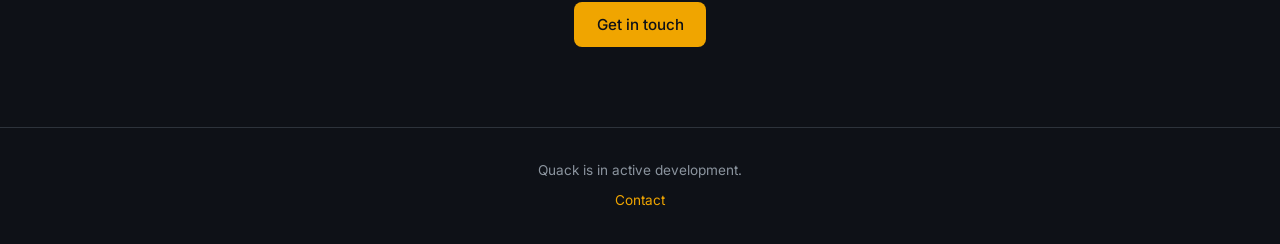
==== commit 6c141b5b: "Deploy site from quacklang/quack@c6c8fce" ====
--- a/index.html
+++ b/index.html
@@ -44,7 +44,7 @@
         <span class=kw>return</span> <span class=type>Config</span>{}, err
     }
     <span class=kw>return</span> cfg, <span class=type>nil</span>
-}</code></pre></div><div class=sbs-block><span class=code-label>Quack</span><pre><code class=q><span class=kw>func</span> <span class=func>load_config</span>(path: <span class=type>Path</span>)
+}</code></pre></div><div class=sbs-block><span class=code-label>Quack</span><pre><code class=q><span class=kw>func</span> <span class=func>load_config</span>(path: <span class=type>String</span>)
     <span class=type>Config</span> <span class=kw>or</span> <span class=type>IOError</span> <span class=kw>or</span> <span class=type>ParseError</span>
 {
     <span class=kw>let</span> text <span class=op>=</span> <span class=func>read_file</span>(path)
@@ -96,14 +96,16 @@
     <span class=type>Vec</span>[<span class=type>Response</span>] <span class=kw>or</span> <span class=type>Error</span>
 {
     <span class=kw>let</span> results <span class=op>=</span> <span class=type>Mutex</span>.<span class=func>new</span>(<span class=type>Vec</span>[<span class=type>Response</span>]())
-    <span class=kw>parallel</span> {
+    <span class=kw>parallel</span>(p) {
         <span class=kw>for</span> url <span class=kw>in</span> urls {
-            <span class=kw>let</span> r <span class=op>=</span> <span class=func>fetch</span>(url)
-                <span class=kw>otherwise</span> <span class=kw>pass</span> <span class=kw>back</span>
-            results.<span class=func>lock</span>().<span class=func>push</span>(r)
+            p.<span class=func>spawn</span> {
+                <span class=kw>let</span> r <span class=op>=</span> <span class=func>fetch</span>(url)
+                    <span class=kw>otherwise</span> <span class=kw>pass</span> <span class=kw>back</span>
+                results.<span class=func>lock</span>().<span class=func>push</span>(r)
+            }
         }
     }
-    <span class=kw>return</span> results.<span class=func>into_inner</span>()
+    <span class=kw>return</span> <span class=kw>copy</span> results.<span class=func>lock</span>()
 }</code></pre></div></div></div></section><section id=guarantees><div class=holding-text><p class=thesis-statement>Quack narrows expressiveness to shrink the mental model. Some patterns
 are intentionally inexpressible. The tradeoff: you can hold the entire
 language in your head, and the compiler handles the verification.</p><div class=thesis-guarantees><span>No use-after-free</span>
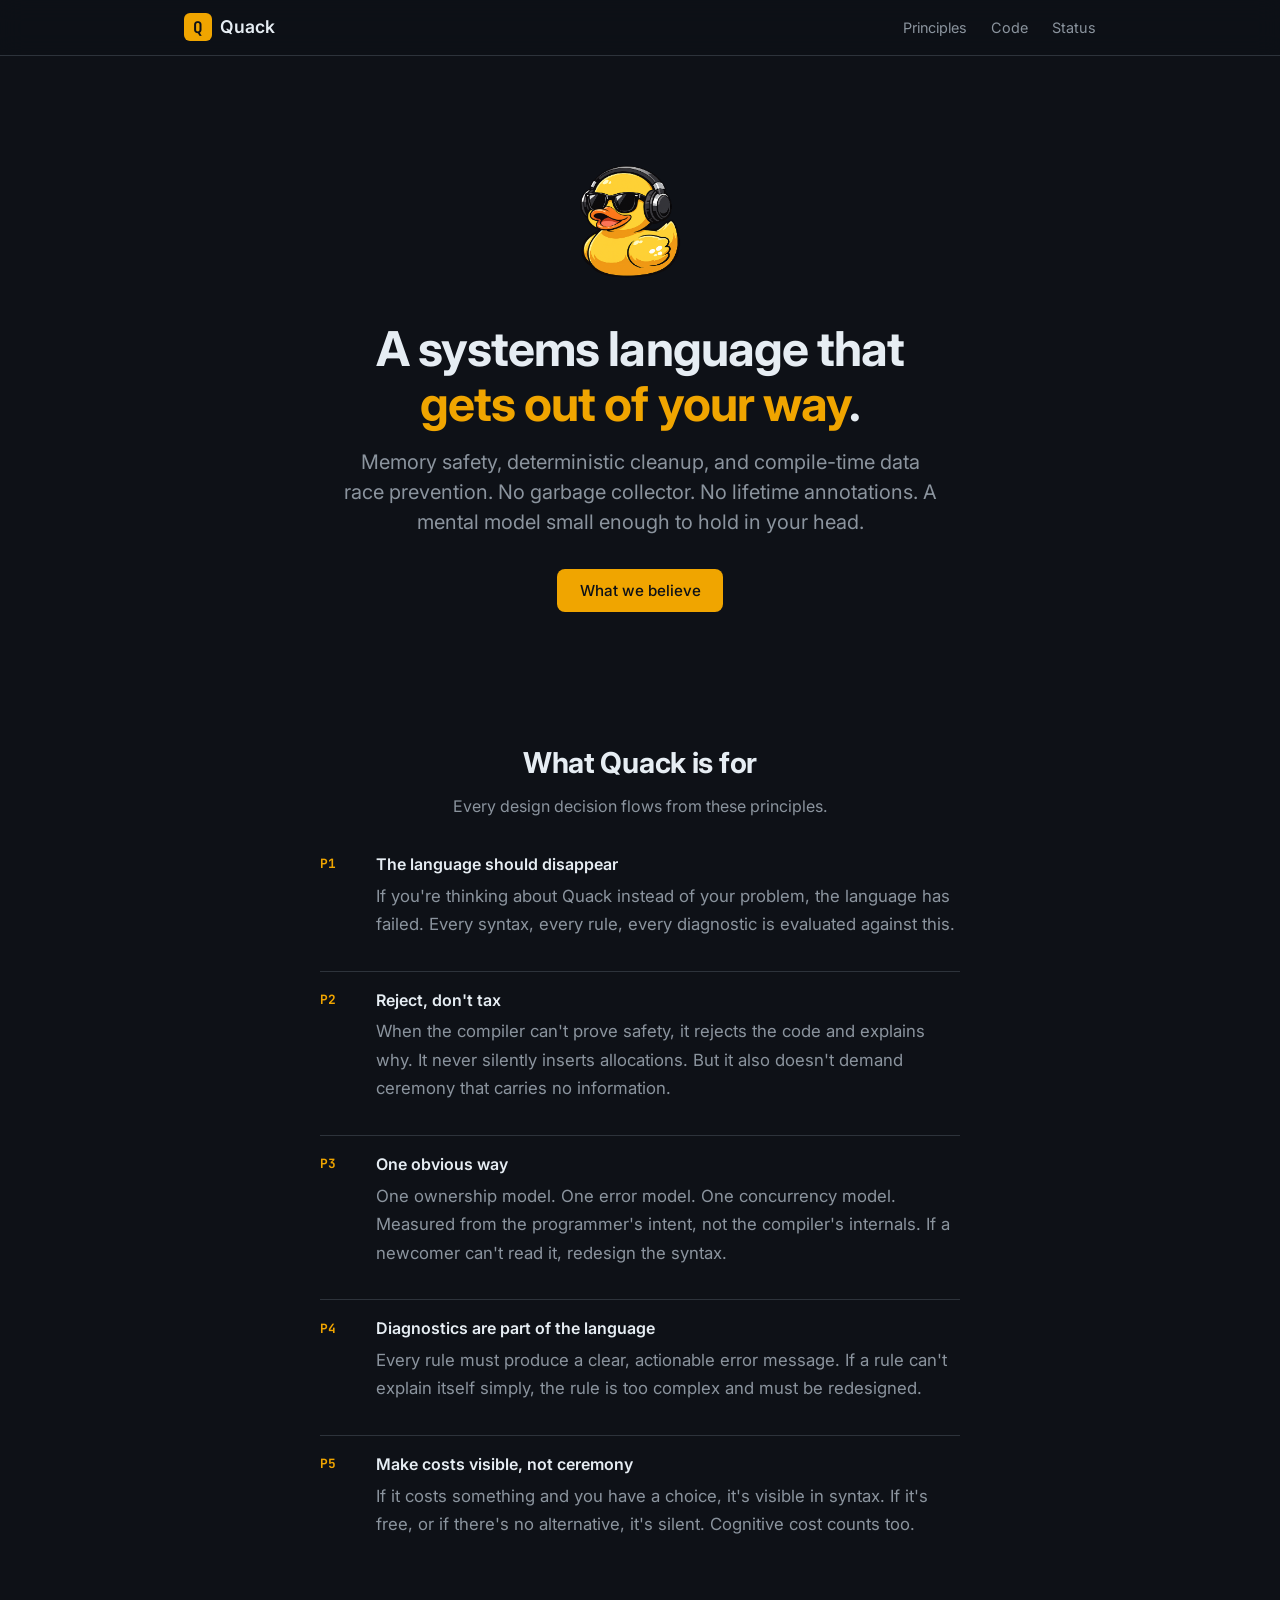
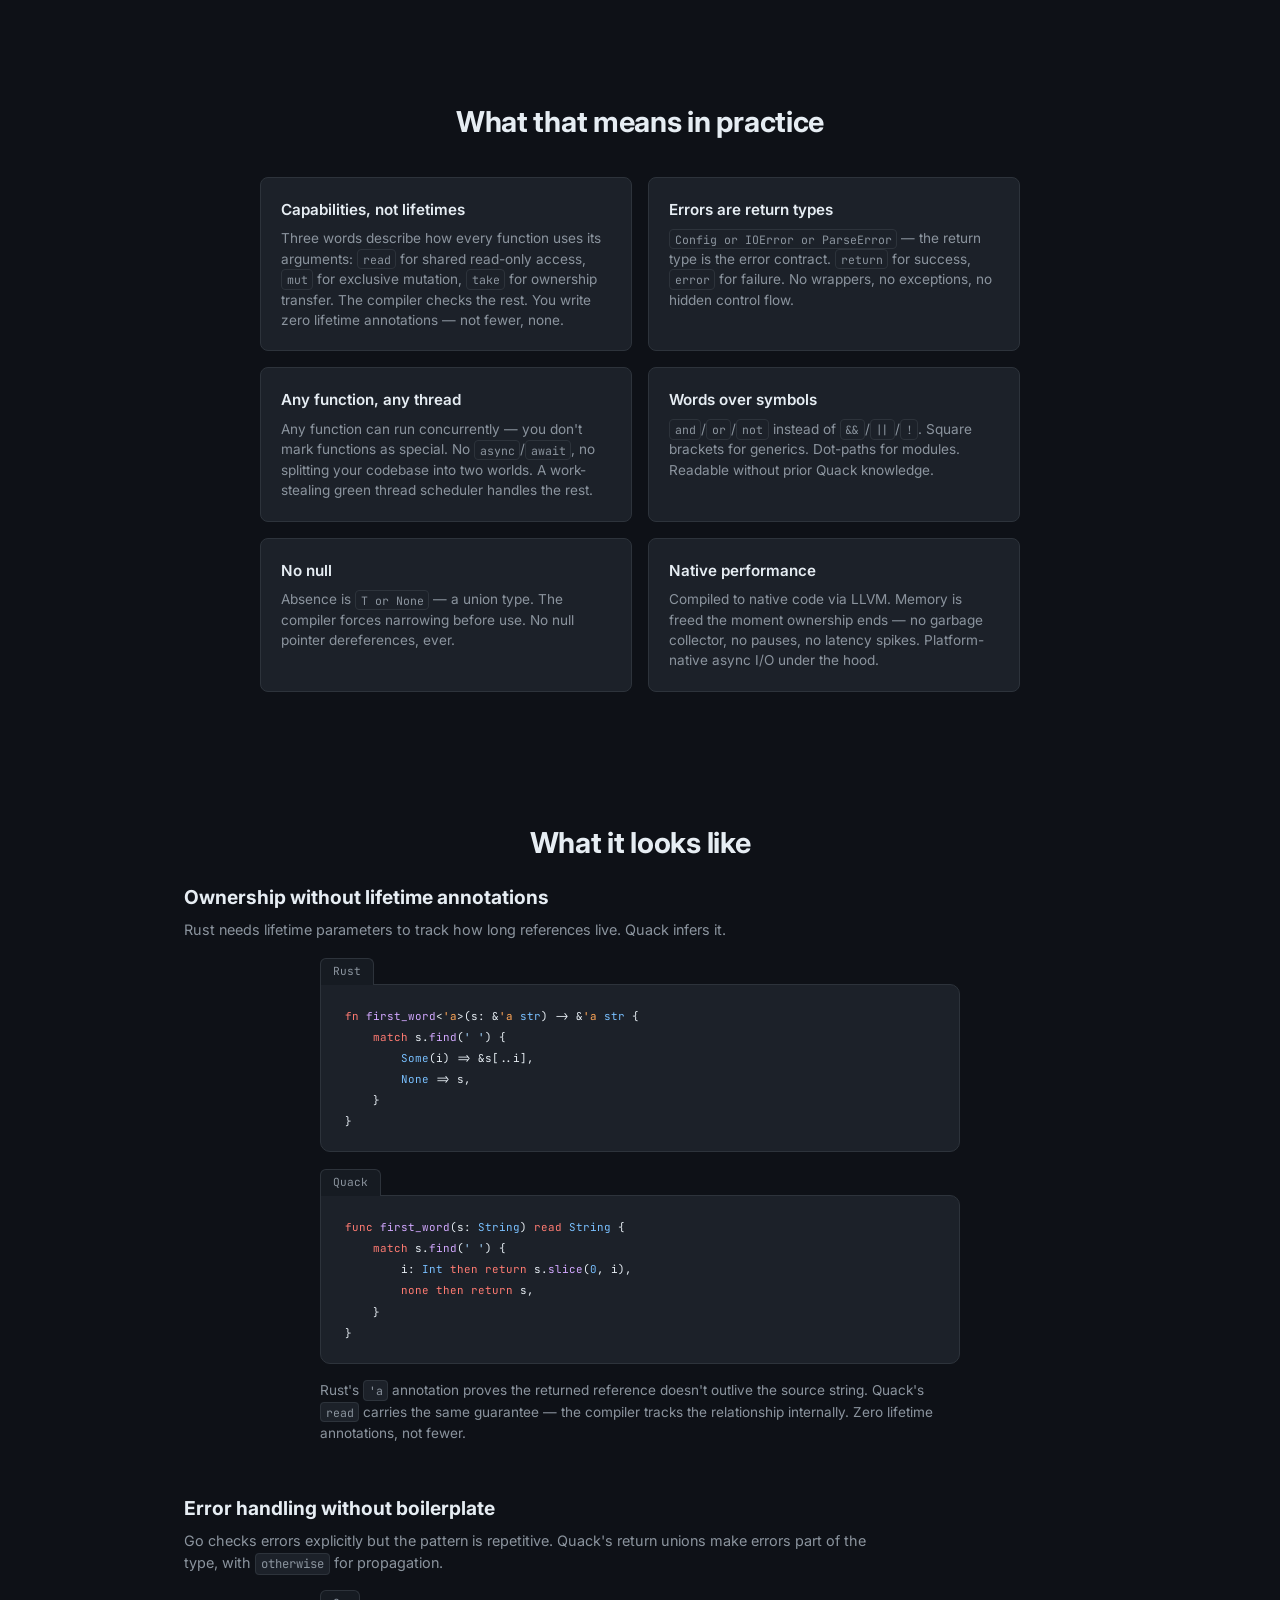
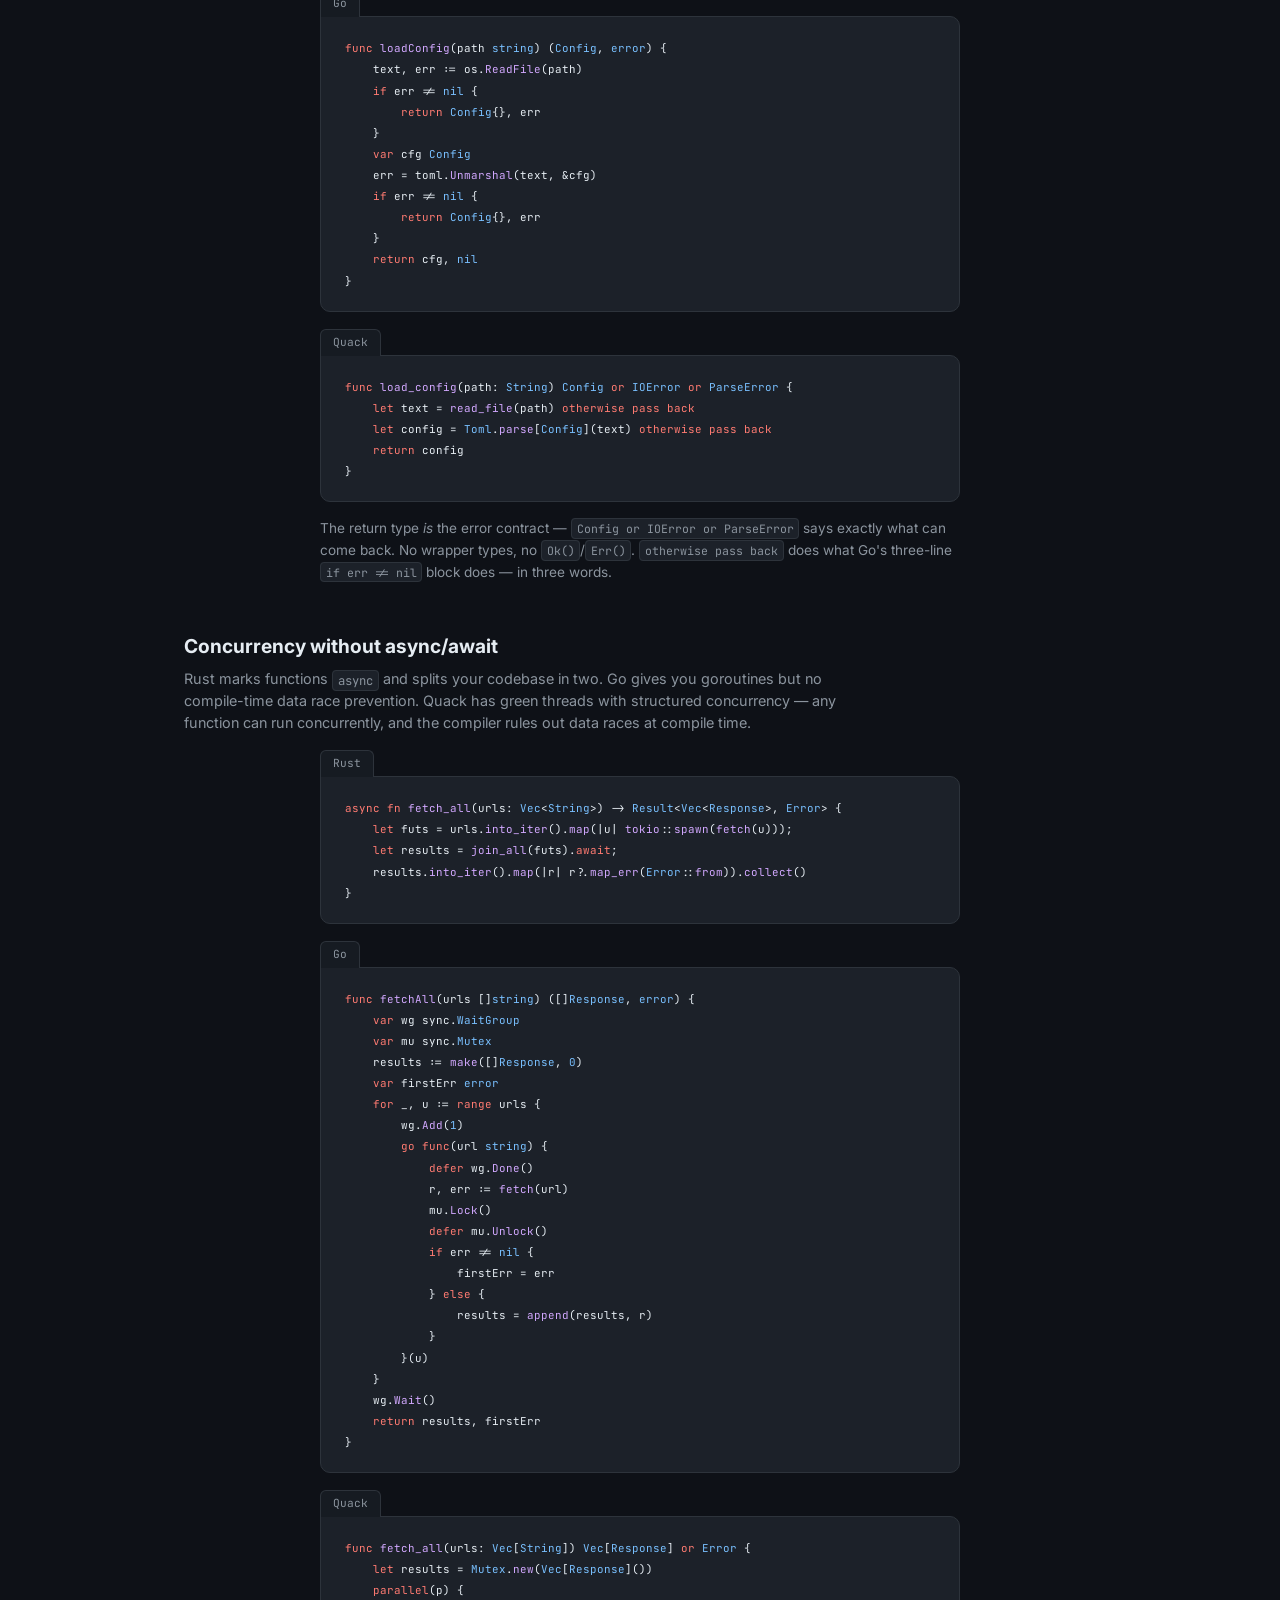
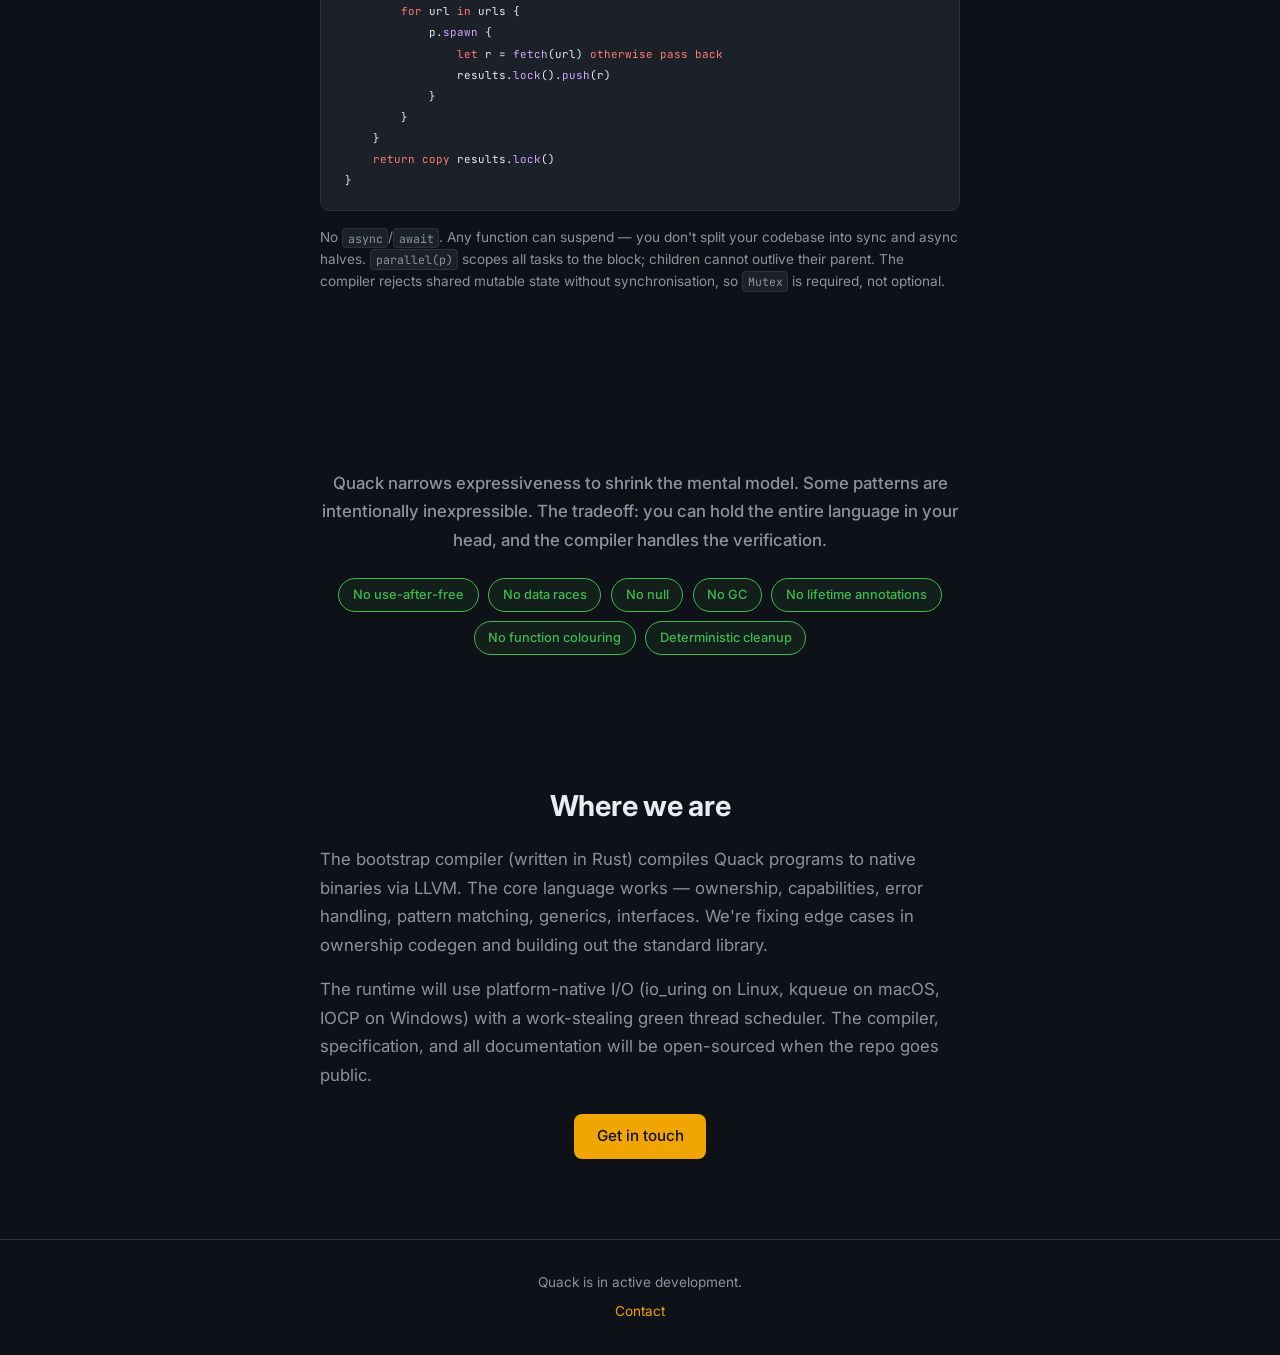
==== commit 2d78ceaf: "Deploy site from quacklang/quack@7649267" ====
--- a/index.html
+++ b/index.html
@@ -32,7 +32,10 @@
         i: <span class=type>Int</span> <span class=kw>then</span> <span class=kw>return</span> s.<span class=func>slice</span>(<span class=num>0</span>, i),
         <span class=kw>none</span> <span class=kw>then</span> <span class=kw>return</span> s,
     }
-}</code></pre></div></div></div><div class=sbs><div class=sbs-header><h3>Error handling without boilerplate</h3><p>Go checks errors explicitly but the pattern is repetitive. Quack's return unions
+}</code></pre></div></div><p class=sbs-note>Rust's <code>'a</code> annotation proves the returned reference
+doesn't outlive the source string. Quack's <code>read</code> carries the same
+guarantee — the compiler tracks the relationship internally. Zero
+lifetime annotations, not fewer.</p></div><div class=sbs><div class=sbs-header><h3>Error handling without boilerplate</h3><p>Go checks errors explicitly but the pattern is repetitive. Quack's return unions
 make errors part of the type, with <code>otherwise</code> for propagation.</p></div><div class=sbs-pair><div class=sbs-block><span class=code-label>Go</span><pre><code class=rust><span class=kw>func</span> <span class=func>loadConfig</span>(path <span class=type>string</span>) (<span class=type>Config</span>, <span class=type>error</span>) {
     text, err <span class=op>:=</span> os.<span class=func>ReadFile</span>(path)
     <span class=kw>if</span> err <span class=op>!=</span> <span class=type>nil</span> {
@@ -44,33 +47,21 @@
         <span class=kw>return</span> <span class=type>Config</span>{}, err
     }
     <span class=kw>return</span> cfg, <span class=type>nil</span>
-}</code></pre></div><div class=sbs-block><span class=code-label>Quack</span><pre><code class=q><span class=kw>func</span> <span class=func>load_config</span>(path: <span class=type>String</span>)
-    <span class=type>Config</span> <span class=kw>or</span> <span class=type>IOError</span> <span class=kw>or</span> <span class=type>ParseError</span>
-{
-    <span class=kw>let</span> text <span class=op>=</span> <span class=func>read_file</span>(path)
-        <span class=kw>otherwise</span> <span class=kw>pass</span> <span class=kw>back</span>
-    <span class=kw>let</span> config <span class=op>=</span> <span class=type>Toml</span>.<span class=func>parse</span>[<span class=type>Config</span>](text)
-        <span class=kw>otherwise</span> <span class=kw>pass</span> <span class=kw>back</span>
+}</code></pre></div><div class=sbs-block><span class=code-label>Quack</span><pre><code class=q><span class=kw>func</span> <span class=func>load_config</span>(path: <span class=type>String</span>) <span class=type>Config</span> <span class=kw>or</span> <span class=type>IOError</span> <span class=kw>or</span> <span class=type>ParseError</span> {
+    <span class=kw>let</span> text <span class=op>=</span> <span class=func>read_file</span>(path) <span class=kw>otherwise</span> <span class=kw>pass</span> <span class=kw>back</span>
+    <span class=kw>let</span> config <span class=op>=</span> <span class=type>Toml</span>.<span class=func>parse</span>[<span class=type>Config</span>](text) <span class=kw>otherwise</span> <span class=kw>pass</span> <span class=kw>back</span>
     <span class=kw>return</span> config
-}</code></pre></div></div></div><div class=sbs><div class=sbs-header><h3>Concurrency without async/await</h3><p>Rust marks functions <code>async</code> and splits your codebase in two. Go gives
+}</code></pre></div></div><p class=sbs-note>The return type <em>is</em> the error contract — <code>Config or IOError or ParseError</code>
+says exactly what can come back. No wrapper types, no <code>Ok()</code>/<code>Err()</code>.
+<code>otherwise pass back</code> does what Go's three-line
+<code>if err != nil</code> block does — in three words.</p></div><div class=sbs><div class=sbs-header><h3>Concurrency without async/await</h3><p>Rust marks functions <code>async</code> and splits your codebase in two. Go gives
 you goroutines but no compile-time data race prevention. Quack has green threads
 with structured concurrency — any function can run concurrently, and the compiler
-rules out data races at compile time.</p></div><div class=sbs-triple><div class=sbs-block><span class=code-label>Rust</span><pre><code class=rust><span class=kw>async fn</span> <span class=func>fetch_all</span>(urls: <span class=type>Vec</span><span class=op>&lt;</span><span class=type>String</span><span class=op>&gt;</span>)
-    <span class=op>-&gt;</span> <span class=type>Result</span><span class=op>&lt;</span><span class=type>Vec</span><span class=op>&lt;</span><span class=type>Response</span><span class=op>&gt;</span>, <span class=type>Error</span><span class=op>&gt;</span>
-{
-    <span class=kw>let</span> futs <span class=op>=</span> urls.<span class=func>into_iter</span>()
-        .<span class=func>map</span>(|u| <span class=func>tokio</span>::<span class=func>spawn</span>(
-            <span class=func>fetch</span>(u)
-        ));
-    <span class=kw>let</span> results <span class=op>=</span>
-        <span class=func>join_all</span>(futs).<span class=kw>await</span>;
-    results.<span class=func>into_iter</span>()
-        .<span class=func>map</span>(|r| r<span class=op>?</span>
-            .<span class=func>map_err</span>(<span class=type>Error</span>::<span class=func>from</span>))
-        .<span class=func>collect</span>()
-}</code></pre></div><div class=sbs-block><span class=code-label>Go</span><pre><code class=rust><span class=kw>func</span> <span class=func>fetchAll</span>(urls []<span class=type>string</span>) (
-    []<span class=type>Response</span>, <span class=type>error</span>,
-) {
+rules out data races at compile time.</p></div><div class=sbs-triple><div class=sbs-block><span class=code-label>Rust</span><pre><code class=rust><span class=kw>async fn</span> <span class=func>fetch_all</span>(urls: <span class=type>Vec</span><span class=op>&lt;</span><span class=type>String</span><span class=op>&gt;</span>) <span class=op>-&gt;</span> <span class=type>Result</span><span class=op>&lt;</span><span class=type>Vec</span><span class=op>&lt;</span><span class=type>Response</span><span class=op>&gt;</span>, <span class=type>Error</span><span class=op>&gt;</span> {
+    <span class=kw>let</span> futs <span class=op>=</span> urls.<span class=func>into_iter</span>().<span class=func>map</span>(|u| <span class=func>tokio</span>::<span class=func>spawn</span>(<span class=func>fetch</span>(u)));
+    <span class=kw>let</span> results <span class=op>=</span> <span class=func>join_all</span>(futs).<span class=kw>await</span>;
+    results.<span class=func>into_iter</span>().<span class=func>map</span>(|r| r<span class=op>?</span>.<span class=func>map_err</span>(<span class=type>Error</span>::<span class=func>from</span>)).<span class=func>collect</span>()
+}</code></pre></div><div class=sbs-block><span class=code-label>Go</span><pre><code class=rust><span class=kw>func</span> <span class=func>fetchAll</span>(urls []<span class=type>string</span>) ([]<span class=type>Response</span>, <span class=type>error</span>) {
     <span class=kw>var</span> wg sync.<span class=type>WaitGroup</span>
     <span class=kw>var</span> mu sync.<span class=type>Mutex</span>
     results <span class=op>:=</span> <span class=func>make</span>([]<span class=type>Response</span>, <span class=num>0</span>)
@@ -85,28 +76,28 @@
             <span class=kw>if</span> err <span class=op>!=</span> <span class=type>nil</span> {
                 firstErr <span class=op>=</span> err
             } <span class=kw>else</span> {
-                results <span class=op>=</span> <span class=func>append</span>(
-                    results, r)
+                results <span class=op>=</span> <span class=func>append</span>(results, r)
             }
         }(u)
     }
     wg.<span class=func>Wait</span>()
     <span class=kw>return</span> results, firstErr
-}</code></pre></div><div class=sbs-block><span class=code-label>Quack</span><pre><code class=q><span class=kw>func</span> <span class=func>fetch_all</span>(urls: <span class=type>Vec</span>[<span class=type>String</span>])
-    <span class=type>Vec</span>[<span class=type>Response</span>] <span class=kw>or</span> <span class=type>Error</span>
-{
+}</code></pre></div><div class=sbs-block><span class=code-label>Quack</span><pre><code class=q><span class=kw>func</span> <span class=func>fetch_all</span>(urls: <span class=type>Vec</span>[<span class=type>String</span>]) <span class=type>Vec</span>[<span class=type>Response</span>] <span class=kw>or</span> <span class=type>Error</span> {
     <span class=kw>let</span> results <span class=op>=</span> <span class=type>Mutex</span>.<span class=func>new</span>(<span class=type>Vec</span>[<span class=type>Response</span>]())
     <span class=kw>parallel</span>(p) {
         <span class=kw>for</span> url <span class=kw>in</span> urls {
             p.<span class=func>spawn</span> {
-                <span class=kw>let</span> r <span class=op>=</span> <span class=func>fetch</span>(url)
-                    <span class=kw>otherwise</span> <span class=kw>pass</span> <span class=kw>back</span>
+                <span class=kw>let</span> r <span class=op>=</span> <span class=func>fetch</span>(url) <span class=kw>otherwise</span> <span class=kw>pass</span> <span class=kw>back</span>
                 results.<span class=func>lock</span>().<span class=func>push</span>(r)
             }
         }
     }
     <span class=kw>return</span> <span class=kw>copy</span> results.<span class=func>lock</span>()
-}</code></pre></div></div></div></section><section id=guarantees><div class=holding-text><p class=thesis-statement>Quack narrows expressiveness to shrink the mental model. Some patterns
+}</code></pre></div></div><p class=sbs-note>No <code>async</code>/<code>await</code>. Any function can suspend — you
+don't split your codebase into sync and async halves. <code>parallel(p)</code>
+scopes all tasks to the block; children cannot outlive their parent.
+The compiler rejects shared mutable state without synchronisation,
+so <code>Mutex</code> is required, not optional.</p></div></section><section id=guarantees><div class=holding-text><p class=thesis-statement>Quack narrows expressiveness to shrink the mental model. Some patterns
 are intentionally inexpressible. The tradeoff: you can hold the entire
 language in your head, and the compiler handles the verification.</p><div class=thesis-guarantees><span>No use-after-free</span>
 <span>No data races</span>
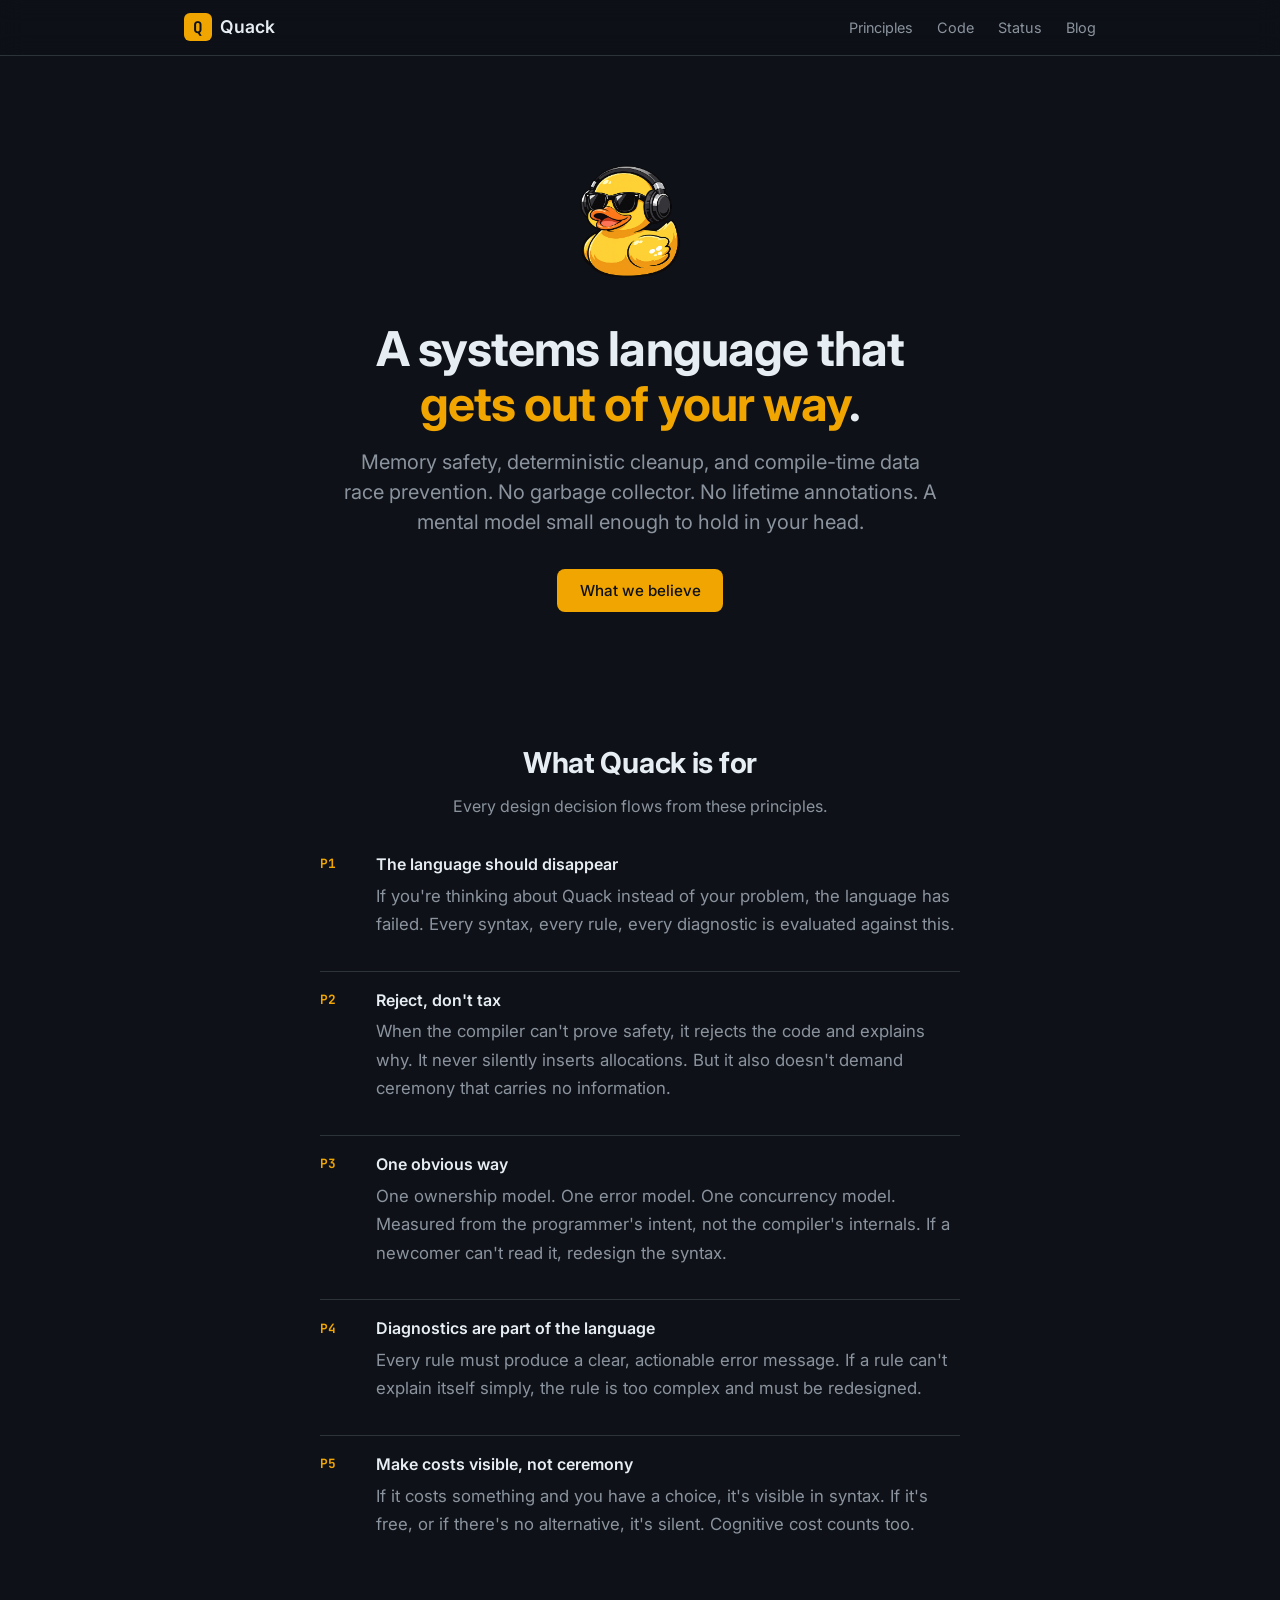
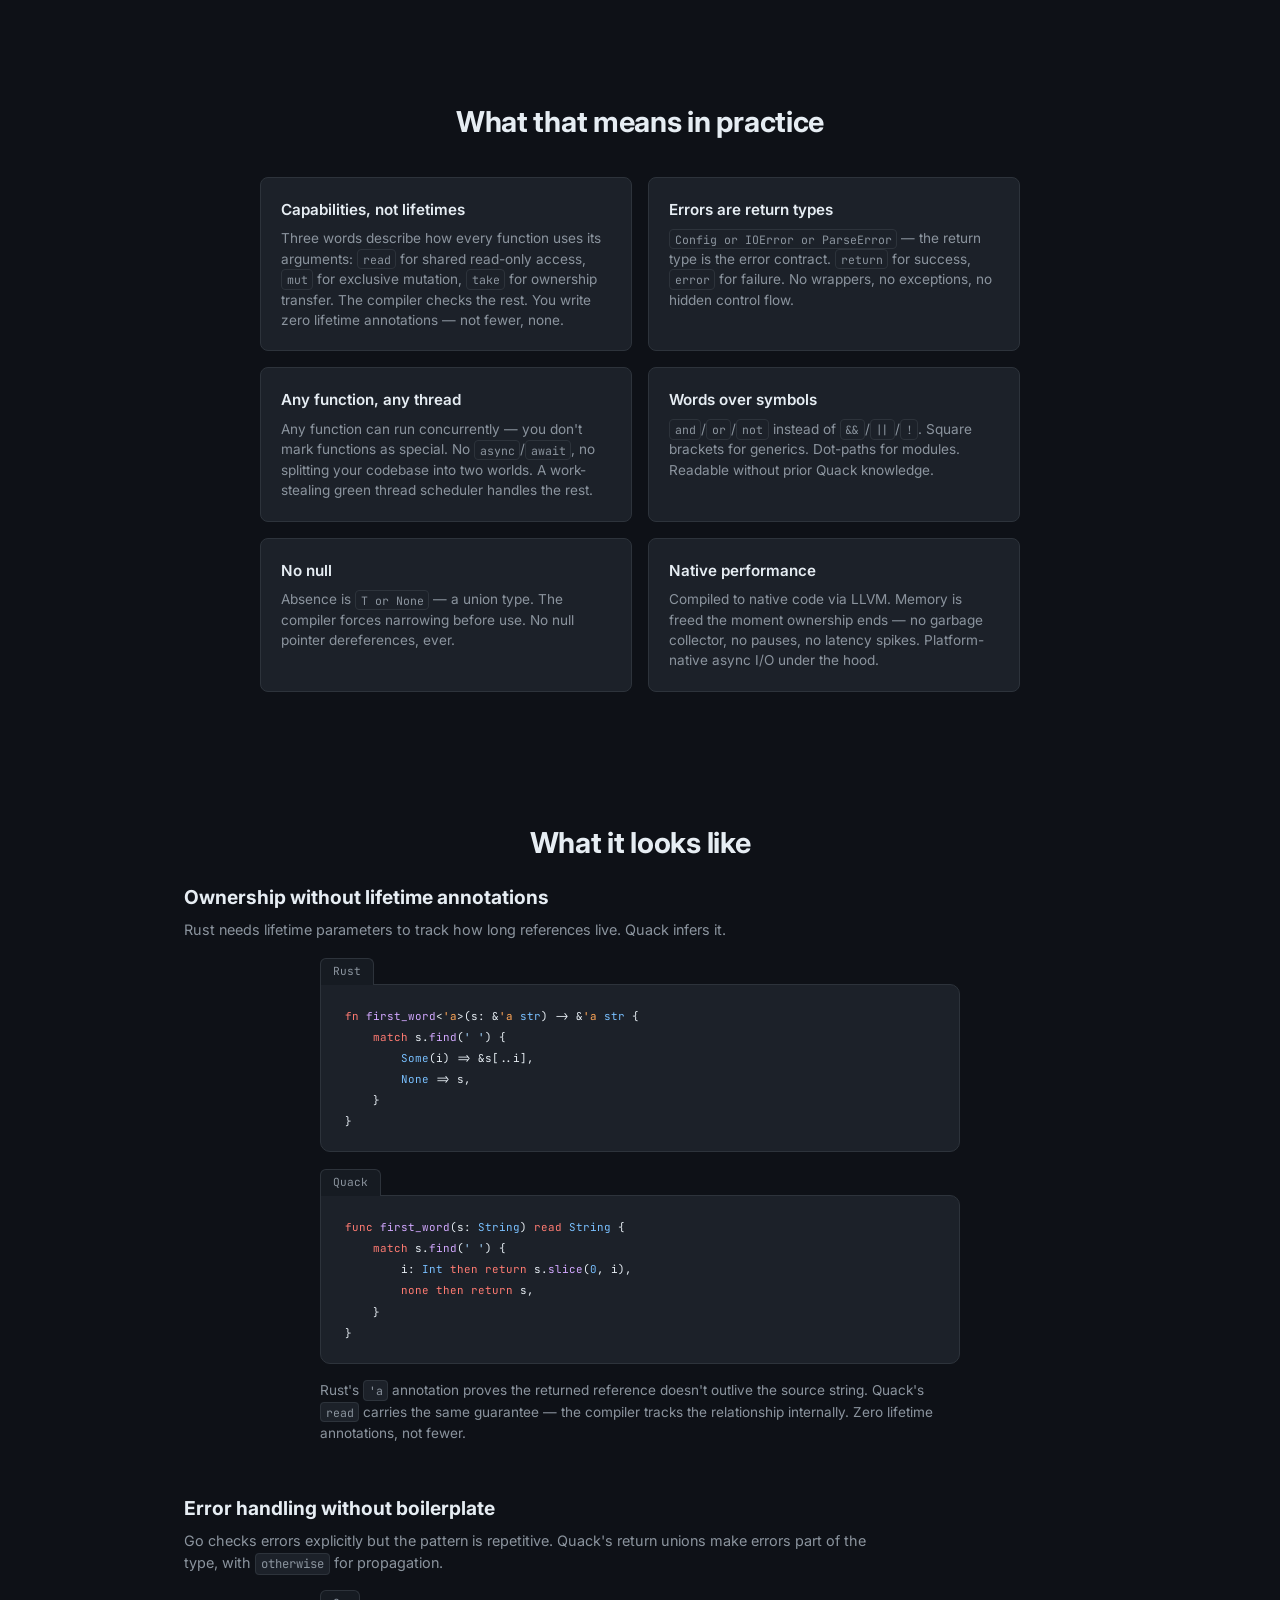
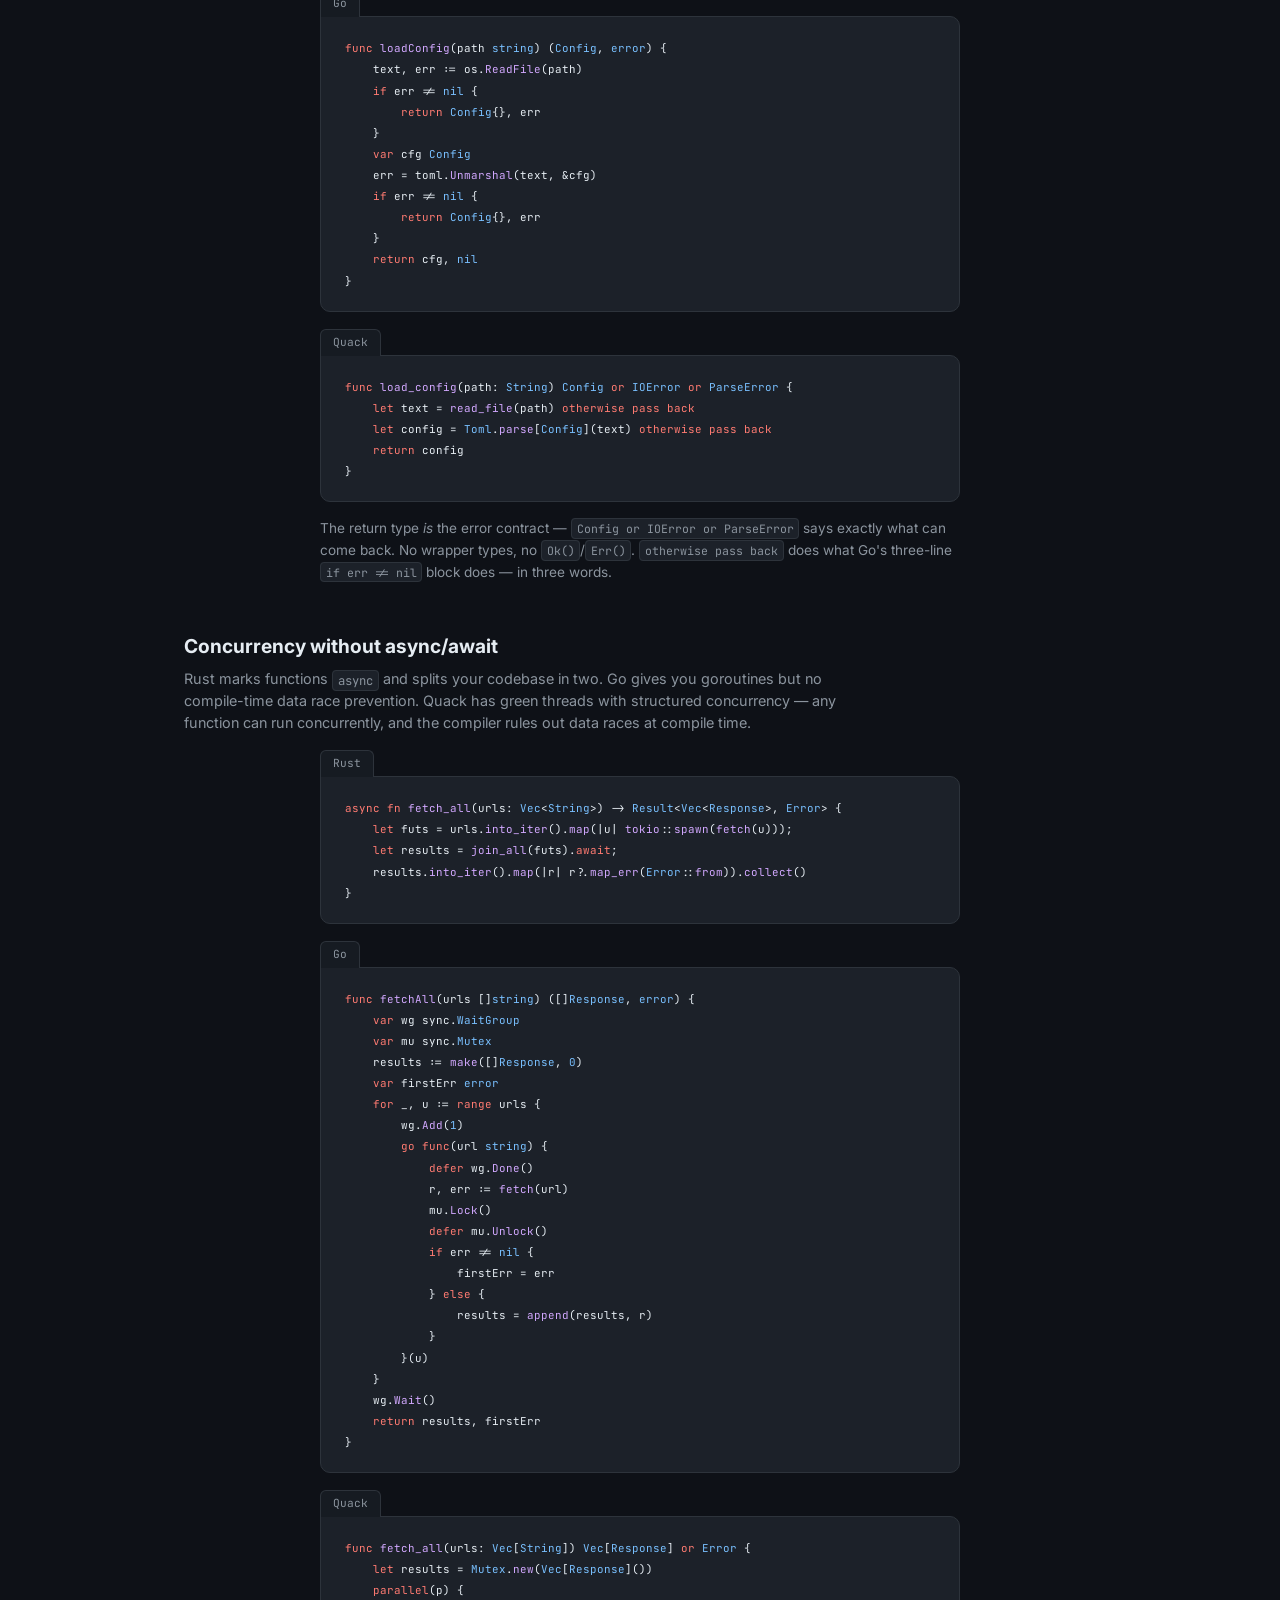
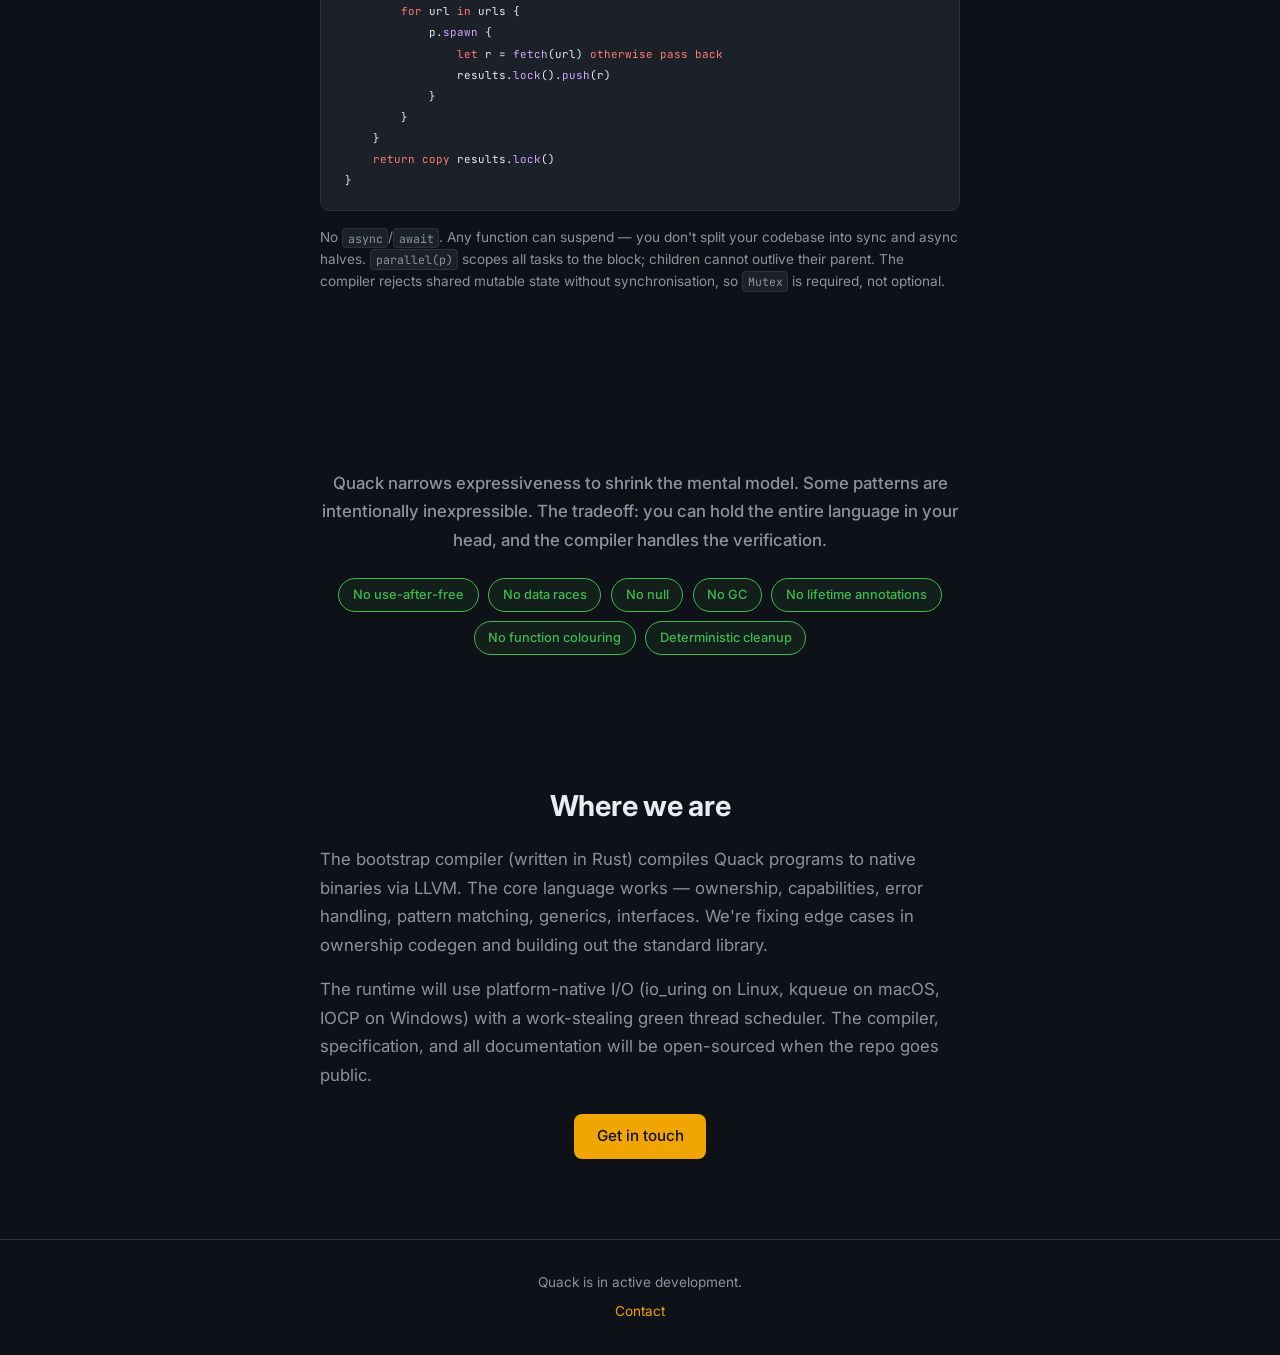
==== commit 589028c4: "Deploy site from quacklang/quack@9e3b520" ====
--- a/index.html
+++ b/index.html
@@ -1,113 +1,343 @@
-<!doctype html><html lang=en><head><meta name=generator content="Hugo 0.160.1"><meta charset=UTF-8><meta name=viewport content="width=device-width,initial-scale=1"><title>Quack — Systems Programming Language</title><meta name=description content="Memory safety and performance, without GC or lifetime annotations."><link rel=stylesheet href=/css/main.css><link rel=preconnect href=https://fonts.googleapis.com><link rel=preconnect href=https://fonts.gstatic.com crossorigin><link href="https://fonts.googleapis.com/css2?family=Inter:wght@400;500;600;700&family=JetBrains+Mono:wght@400;500&display=swap" rel=stylesheet></head><body><nav class=site-nav><div class=nav-inner><a href=/ class=nav-logo><span class=nav-logo-mark>Q</span>
-<span class=nav-logo-text>Quack</span></a><div class=nav-links><a href=#principles>Principles</a>
-<a href=#taste>Code</a>
-<a href=#status>Status</a></div></div></nav><main><section class=hero><div class=hero-logo><img src=/images/quack.png alt=Quack class=hero-mascot></div><h1>A systems language that<br><span class=accent>gets out of your way</span>.</h1><p class=tagline>Memory safety, deterministic cleanup, and compile-time data race prevention.
-No garbage collector. No lifetime annotations.
-A mental model small enough to hold in your head.</p><a href=#principles class="btn btn-primary">What we believe</a></section><section id=principles><div class=section-head><h2>What Quack is for</h2><p>Every design decision flows from these principles.</p></div><div class=holding-text><div class=principles><div class=principle><div><h3>The language should disappear</h3><p>If you're thinking about Quack instead of your problem, the language has failed.
-Every syntax, every rule, every diagnostic is evaluated against this.</p></div></div><div class=principle><div><h3>Reject, don't tax</h3><p>When the compiler can't prove safety, it rejects the code and explains why.
-It never silently inserts allocations. But it also doesn't demand ceremony
-that carries no information.</p></div></div><div class=principle><div><h3>One obvious way</h3><p>One ownership model. One error model. One concurrency model.
-Measured from the programmer's intent, not the compiler's internals.
-If a newcomer can't read it, redesign the syntax.</p></div></div><div class=principle><div><h3>Diagnostics are part of the language</h3><p>Every rule must produce a clear, actionable error message. If a rule
-can't explain itself simply, the rule is too complex and must be redesigned.</p></div></div><div class=principle><div><h3>Make costs visible, not ceremony</h3><p>If it costs something and you have a choice, it's visible in syntax.
-If it's free, or if there's no alternative, it's silent.
-Cognitive cost counts too.</p></div></div></div></div></section><section id=features><div class=section-head><h2>What that means in practice</h2></div><div class=feature-grid><div class=feature-card><h3>Capabilities, not lifetimes</h3><p>Three words describe how every function uses its arguments: <code>read</code> for shared
-read-only access, <code>mut</code> for exclusive mutation, <code>take</code> for ownership
-transfer. The compiler checks the rest. You write zero lifetime annotations — not fewer, none.</p></div><div class=feature-card><h3>Errors are return types</h3><p><code>Config or IOError or ParseError</code> — the return type is the error contract.
-<code>return</code> for success, <code>error</code> for failure.
-No wrappers, no exceptions, no hidden control flow.</p></div><div class=feature-card><h3>Any function, any thread</h3><p>Any function can run concurrently — you don't mark functions as special.
-No <code>async</code>/<code>await</code>, no splitting your codebase into two worlds.
-A work-stealing green thread scheduler handles the rest.</p></div><div class=feature-card><h3>Words over symbols</h3><p><code>and</code>/<code>or</code>/<code>not</code> instead of <code>&&</code>/<code>||</code>/<code>!</code>.
-Square brackets for generics. Dot-paths for modules.
-Readable without prior Quack knowledge.</p></div><div class=feature-card><h3>No null</h3><p>Absence is <code>T or None</code> — a union type. The compiler forces
-narrowing before use. No null pointer dereferences, ever.</p></div><div class=feature-card><h3>Native performance</h3><p>Compiled to native code via LLVM. Memory is freed the moment ownership ends —
-no garbage collector, no pauses, no latency spikes. Platform-native async I/O
-under the hood.</p></div></div></section><section id=taste><div class=section-head><h2>What it looks like</h2></div><div class=sbs><div class=sbs-header><h3>Ownership without lifetime annotations</h3><p>Rust needs lifetime parameters to track how long references live. Quack infers it.</p></div><div class=sbs-pair><div class=sbs-block><span class=code-label>Rust</span><pre><code class=rust><span class=kw>fn</span> <span class=func>first_word</span><span class=op>&lt;</span><span class=lifetime>'a</span><span class=op>&gt;</span>(s: <span class=op>&amp;</span><span class=lifetime>'a</span> <span class=type>str</span>) <span class=op>-&gt;</span> <span class=op>&amp;</span><span class=lifetime>'a</span> <span class=type>str</span> {
-    <span class=kw>match</span> s.<span class=func>find</span>(<span class=str>' '</span>) {
-        <span class=type>Some</span>(i) <span class=op>=&gt;</span> <span class=op>&amp;</span>s[..i],
-        <span class=type>None</span> <span class=op>=&gt;</span> s,
-    }
-}</code></pre></div><div class=sbs-block><span class=code-label>Quack</span><pre><code class=q><span class=kw>func</span> <span class=func>first_word</span>(s: <span class=type>String</span>) <span class=kw>read</span> <span class=type>String</span> {
-    <span class=kw>match</span> s.<span class=func>find</span>(<span class=str>' '</span>) {
-        i: <span class=type>Int</span> <span class=kw>then</span> <span class=kw>return</span> s.<span class=func>slice</span>(<span class=num>0</span>, i),
-        <span class=kw>none</span> <span class=kw>then</span> <span class=kw>return</span> s,
-    }
-}</code></pre></div></div><p class=sbs-note>Rust's <code>'a</code> annotation proves the returned reference
-doesn't outlive the source string. Quack's <code>read</code> carries the same
-guarantee — the compiler tracks the relationship internally. Zero
-lifetime annotations, not fewer.</p></div><div class=sbs><div class=sbs-header><h3>Error handling without boilerplate</h3><p>Go checks errors explicitly but the pattern is repetitive. Quack's return unions
-make errors part of the type, with <code>otherwise</code> for propagation.</p></div><div class=sbs-pair><div class=sbs-block><span class=code-label>Go</span><pre><code class=rust><span class=kw>func</span> <span class=func>loadConfig</span>(path <span class=type>string</span>) (<span class=type>Config</span>, <span class=type>error</span>) {
-    text, err <span class=op>:=</span> os.<span class=func>ReadFile</span>(path)
-    <span class=kw>if</span> err <span class=op>!=</span> <span class=type>nil</span> {
-        <span class=kw>return</span> <span class=type>Config</span>{}, err
-    }
-    <span class=kw>var</span> cfg <span class=type>Config</span>
-    err <span class=op>=</span> toml.<span class=func>Unmarshal</span>(text, <span class=op>&amp;</span>cfg)
-    <span class=kw>if</span> err <span class=op>!=</span> <span class=type>nil</span> {
-        <span class=kw>return</span> <span class=type>Config</span>{}, err
-    }
-    <span class=kw>return</span> cfg, <span class=type>nil</span>
-}</code></pre></div><div class=sbs-block><span class=code-label>Quack</span><pre><code class=q><span class=kw>func</span> <span class=func>load_config</span>(path: <span class=type>String</span>) <span class=type>Config</span> <span class=kw>or</span> <span class=type>IOError</span> <span class=kw>or</span> <span class=type>ParseError</span> {
-    <span class=kw>let</span> text <span class=op>=</span> <span class=func>read_file</span>(path) <span class=kw>otherwise</span> <span class=kw>pass</span> <span class=kw>back</span>
-    <span class=kw>let</span> config <span class=op>=</span> <span class=type>Toml</span>.<span class=func>parse</span>[<span class=type>Config</span>](text) <span class=kw>otherwise</span> <span class=kw>pass</span> <span class=kw>back</span>
-    <span class=kw>return</span> config
-}</code></pre></div></div><p class=sbs-note>The return type <em>is</em> the error contract — <code>Config or IOError or ParseError</code>
-says exactly what can come back. No wrapper types, no <code>Ok()</code>/<code>Err()</code>.
-<code>otherwise pass back</code> does what Go's three-line
-<code>if err != nil</code> block does — in three words.</p></div><div class=sbs><div class=sbs-header><h3>Concurrency without async/await</h3><p>Rust marks functions <code>async</code> and splits your codebase in two. Go gives
-you goroutines but no compile-time data race prevention. Quack has green threads
-with structured concurrency — any function can run concurrently, and the compiler
-rules out data races at compile time.</p></div><div class=sbs-triple><div class=sbs-block><span class=code-label>Rust</span><pre><code class=rust><span class=kw>async fn</span> <span class=func>fetch_all</span>(urls: <span class=type>Vec</span><span class=op>&lt;</span><span class=type>String</span><span class=op>&gt;</span>) <span class=op>-&gt;</span> <span class=type>Result</span><span class=op>&lt;</span><span class=type>Vec</span><span class=op>&lt;</span><span class=type>Response</span><span class=op>&gt;</span>, <span class=type>Error</span><span class=op>&gt;</span> {
-    <span class=kw>let</span> futs <span class=op>=</span> urls.<span class=func>into_iter</span>().<span class=func>map</span>(|u| <span class=func>tokio</span>::<span class=func>spawn</span>(<span class=func>fetch</span>(u)));
-    <span class=kw>let</span> results <span class=op>=</span> <span class=func>join_all</span>(futs).<span class=kw>await</span>;
-    results.<span class=func>into_iter</span>().<span class=func>map</span>(|r| r<span class=op>?</span>.<span class=func>map_err</span>(<span class=type>Error</span>::<span class=func>from</span>)).<span class=func>collect</span>()
-}</code></pre></div><div class=sbs-block><span class=code-label>Go</span><pre><code class=rust><span class=kw>func</span> <span class=func>fetchAll</span>(urls []<span class=type>string</span>) ([]<span class=type>Response</span>, <span class=type>error</span>) {
-    <span class=kw>var</span> wg sync.<span class=type>WaitGroup</span>
-    <span class=kw>var</span> mu sync.<span class=type>Mutex</span>
-    results <span class=op>:=</span> <span class=func>make</span>([]<span class=type>Response</span>, <span class=num>0</span>)
-    <span class=kw>var</span> firstErr <span class=type>error</span>
-    <span class=kw>for</span> _, u <span class=op>:=</span> <span class=kw>range</span> urls {
-        wg.<span class=func>Add</span>(<span class=num>1</span>)
-        <span class=kw>go</span> <span class=kw>func</span>(url <span class=type>string</span>) {
-            <span class=kw>defer</span> wg.<span class=func>Done</span>()
-            r, err <span class=op>:=</span> <span class=func>fetch</span>(url)
-            mu.<span class=func>Lock</span>()
-            <span class=kw>defer</span> mu.<span class=func>Unlock</span>()
-            <span class=kw>if</span> err <span class=op>!=</span> <span class=type>nil</span> {
-                firstErr <span class=op>=</span> err
-            } <span class=kw>else</span> {
-                results <span class=op>=</span> <span class=func>append</span>(results, r)
+<!DOCTYPE html>
+<html lang="en">
+<head>
+  <meta charset="UTF-8">
+  <meta name="viewport" content="width=device-width, initial-scale=1.0">
+  <title>Quack — Systems Programming Language</title>
+  <meta name="description" content="Memory safety and performance, without GC or lifetime annotations.">
+  <link rel="stylesheet" href="/css/main.css">
+  <link rel="stylesheet" href="/giallo.css">
+  <link rel="preconnect" href="https://fonts.googleapis.com">
+  <link rel="preconnect" href="https://fonts.gstatic.com" crossorigin>
+  <link href="https://fonts.googleapis.com/css2?family=Inter:wght@400;500;600;700&family=JetBrains+Mono:wght@400;500&display=swap" rel="stylesheet">
+</head>
+<body>
+  <nav class="site-nav">
+  <div class="nav-inner">
+    <a href="/" class="nav-logo">
+      <span class="nav-logo-mark">Q</span>
+      <span class="nav-logo-text">Quack</span>
+    </a>
+    <div class="nav-links">
+      <a href="#principles">Principles</a>
+      <a href="#taste">Code</a>
+      <a href="#status">Status</a>
+      <a href="/blog/">Blog</a>
+    </div>
+  </div>
+</nav>
+
+  <main>
+    
+
+<!-- ============ HERO ============ -->
+<section class="hero">
+  <div class="hero-logo">
+    <img src="/images/quack.png" alt="Quack" class="hero-mascot">
+  </div>
+  <h1>A systems language that<br><span class="accent">gets out of your way</span>.</h1>
+  <p class="tagline">
+    Memory safety, deterministic cleanup, and compile-time data race prevention.
+    No garbage collector. No lifetime annotations.
+    A mental model small enough to hold in your head.
+  </p>
+
+  <a href="#principles" class="btn btn-primary">What we believe</a>
+</section>
+
+<!-- ============ PRINCIPLES ============ -->
+<section id="principles">
+  <div class="section-head">
+    <h2>What Quack is for</h2>
+    <p>Every design decision flows from these principles.</p>
+  </div>
+
+  <div class="holding-text">
+    <div class="principles">
+      <div class="principle">
+        <div>
+          <h3>The language should disappear</h3>
+          <p>If you're thinking about Quack instead of your problem, the language has failed.
+             Every syntax, every rule, every diagnostic is evaluated against this.</p>
+        </div>
+      </div>
+      <div class="principle">
+        <div>
+          <h3>Reject, don't tax</h3>
+          <p>When the compiler can't prove safety, it rejects the code and explains why.
+             It never silently inserts allocations. But it also doesn't demand ceremony
+             that carries no information.</p>
+        </div>
+      </div>
+      <div class="principle">
+        <div>
+          <h3>One obvious way</h3>
+          <p>One ownership model. One error model. One concurrency model.
+             Measured from the programmer's intent, not the compiler's internals.
+             If a newcomer can't read it, redesign the syntax.</p>
+        </div>
+      </div>
+      <div class="principle">
+        <div>
+          <h3>Diagnostics are part of the language</h3>
+          <p>Every rule must produce a clear, actionable error message. If a rule
+             can't explain itself simply, the rule is too complex and must be redesigned.</p>
+        </div>
+      </div>
+      <div class="principle">
+        <div>
+          <h3>Make costs visible, not ceremony</h3>
+          <p>If it costs something and you have a choice, it's visible in syntax.
+             If it's free, or if there's no alternative, it's silent.
+             Cognitive cost counts too.</p>
+        </div>
+      </div>
+    </div>
+  </div>
+</section>
+
+<!-- ============ WHAT YOU GET ============ -->
+<section id="features">
+  <div class="section-head">
+    <h2>What that means in practice</h2>
+  </div>
+
+  <div class="feature-grid">
+    <div class="feature-card">
+      <h3>Capabilities, not lifetimes</h3>
+      <p>Three words describe how every function uses its arguments: <code>read</code> for shared
+         read-only access, <code>mut</code> for exclusive mutation, <code>take</code> for ownership
+         transfer. The compiler checks the rest. You write zero lifetime annotations — not fewer, none.</p>
+    </div>
+    <div class="feature-card">
+      <h3>Errors are return types</h3>
+      <p><code>Config or IOError or ParseError</code> — the return type is the error contract.
+         <code>return</code> for success, <code>error</code> for failure.
+         No wrappers, no exceptions, no hidden control flow.</p>
+    </div>
+    <div class="feature-card">
+      <h3>Any function, any thread</h3>
+      <p>Any function can run concurrently — you don't mark functions as special.
+         No <code>async</code>/<code>await</code>, no splitting your codebase into two worlds.
+         A work-stealing green thread scheduler handles the rest.</p>
+    </div>
+    <div class="feature-card">
+      <h3>Words over symbols</h3>
+      <p><code>and</code>/<code>or</code>/<code>not</code> instead of <code>&&</code>/<code>||</code>/<code>!</code>.
+         Square brackets for generics. Dot-paths for modules.
+         Readable without prior Quack knowledge.</p>
+    </div>
+    <div class="feature-card">
+      <h3>No null</h3>
+      <p>Absence is <code>T or None</code> — a union type. The compiler forces
+         narrowing before use. No null pointer dereferences, ever.</p>
+    </div>
+    <div class="feature-card">
+      <h3>Native performance</h3>
+      <p>Compiled to native code via LLVM. Memory is freed the moment ownership ends —
+         no garbage collector, no pauses, no latency spikes. Platform-native async I/O
+         under the hood.</p>
+    </div>
+  </div>
+</section>
+
+<!-- ============ CODE ============ -->
+<section id="taste">
+  <div class="section-head">
+    <h2>What it looks like</h2>
+  </div>
+
+  <!-- Ownership — vs Rust -->
+  <div class="sbs">
+    <div class="sbs-header">
+      <h3>Ownership without lifetime annotations</h3>
+      <p>Rust needs lifetime parameters to track how long references live. Quack infers it.</p>
+    </div>
+    <div class="sbs-pair">
+      <div class="sbs-block">
+        <span class="code-label">Rust</span>
+        <pre><code class="rust"><span class="kw">fn</span> <span class="func">first_word</span><span class="op">&lt;</span><span class="lifetime">'a</span><span class="op">&gt;</span>(s: <span class="op">&amp;</span><span class="lifetime">'a</span> <span class="type">str</span>) <span class="op">-&gt;</span> <span class="op">&amp;</span><span class="lifetime">'a</span> <span class="type">str</span> {
+    <span class="kw">match</span> s.<span class="func">find</span>(<span class="str">' '</span>) {
+        <span class="type">Some</span>(i) <span class="op">=&gt;</span> <span class="op">&amp;</span>s[..i],
+        <span class="type">None</span> <span class="op">=&gt;</span> s,
+    }
+}</code></pre>
+      </div>
+      <div class="sbs-block">
+        <span class="code-label">Quack</span>
+        <pre><code class="q"><span class="kw">func</span> <span class="func">first_word</span>(s: <span class="type">String</span>) <span class="kw">read</span> <span class="type">String</span> {
+    <span class="kw">match</span> s.<span class="func">find</span>(<span class="str">' '</span>) {
+        i: <span class="type">Int</span> <span class="kw">then</span> <span class="kw">return</span> s.<span class="func">slice</span>(<span class="num">0</span>, i),
+        <span class="kw">none</span> <span class="kw">then</span> <span class="kw">return</span> s,
+    }
+}</code></pre>
+      </div>
+    </div>
+    <p class="sbs-note">Rust's <code>'a</code> annotation proves the returned reference
+       doesn't outlive the source string. Quack's <code>read</code> carries the same
+       guarantee — the compiler tracks the relationship internally. Zero
+       lifetime annotations, not fewer.</p>
+  </div>
+
+  <!-- Errors — vs Go -->
+  <div class="sbs">
+    <div class="sbs-header">
+      <h3>Error handling without boilerplate</h3>
+      <p>Go checks errors explicitly but the pattern is repetitive. Quack's return unions
+         make errors part of the type, with <code>otherwise</code> for propagation.</p>
+    </div>
+    <div class="sbs-pair">
+      <div class="sbs-block">
+        <span class="code-label">Go</span>
+        <pre><code class="rust"><span class="kw">func</span> <span class="func">loadConfig</span>(path <span class="type">string</span>) (<span class="type">Config</span>, <span class="type">error</span>) {
+    text, err <span class="op">:=</span> os.<span class="func">ReadFile</span>(path)
+    <span class="kw">if</span> err <span class="op">!=</span> <span class="type">nil</span> {
+        <span class="kw">return</span> <span class="type">Config</span>{}, err
+    }
+    <span class="kw">var</span> cfg <span class="type">Config</span>
+    err <span class="op">=</span> toml.<span class="func">Unmarshal</span>(text, <span class="op">&amp;</span>cfg)
+    <span class="kw">if</span> err <span class="op">!=</span> <span class="type">nil</span> {
+        <span class="kw">return</span> <span class="type">Config</span>{}, err
+    }
+    <span class="kw">return</span> cfg, <span class="type">nil</span>
+}</code></pre>
+      </div>
+      <div class="sbs-block">
+        <span class="code-label">Quack</span>
+        <pre><code class="q"><span class="kw">func</span> <span class="func">load_config</span>(path: <span class="type">String</span>) <span class="type">Config</span> <span class="kw">or</span> <span class="type">IOError</span> <span class="kw">or</span> <span class="type">ParseError</span> {
+    <span class="kw">let</span> text <span class="op">=</span> <span class="func">read_file</span>(path) <span class="kw">otherwise</span> <span class="kw">pass</span> <span class="kw">back</span>
+    <span class="kw">let</span> config <span class="op">=</span> <span class="type">Toml</span>.<span class="func">parse</span>[<span class="type">Config</span>](text) <span class="kw">otherwise</span> <span class="kw">pass</span> <span class="kw">back</span>
+    <span class="kw">return</span> config
+}</code></pre>
+      </div>
+    </div>
+    <p class="sbs-note">The return type <em>is</em> the error contract — <code>Config or IOError or ParseError</code>
+       says exactly what can come back. No wrapper types, no <code>Ok()</code>/<code>Err()</code>.
+       <code>otherwise pass back</code> does what Go's three-line
+       <code>if err != nil</code> block does — in three words.</p>
+  </div>
+
+  <!-- Concurrency — vs Rust and Go -->
+  <div class="sbs">
+    <div class="sbs-header">
+      <h3>Concurrency without async/await</h3>
+      <p>Rust marks functions <code>async</code> and splits your codebase in two. Go gives
+         you goroutines but no compile-time data race prevention. Quack has green threads
+         with structured concurrency — any function can run concurrently, and the compiler
+         rules out data races at compile time.</p>
+    </div>
+    <div class="sbs-triple">
+      <div class="sbs-block">
+        <span class="code-label">Rust</span>
+        <pre><code class="rust"><span class="kw">async fn</span> <span class="func">fetch_all</span>(urls: <span class="type">Vec</span><span class="op">&lt;</span><span class="type">String</span><span class="op">&gt;</span>) <span class="op">-&gt;</span> <span class="type">Result</span><span class="op">&lt;</span><span class="type">Vec</span><span class="op">&lt;</span><span class="type">Response</span><span class="op">&gt;</span>, <span class="type">Error</span><span class="op">&gt;</span> {
+    <span class="kw">let</span> futs <span class="op">=</span> urls.<span class="func">into_iter</span>().<span class="func">map</span>(|u| <span class="func">tokio</span>::<span class="func">spawn</span>(<span class="func">fetch</span>(u)));
+    <span class="kw">let</span> results <span class="op">=</span> <span class="func">join_all</span>(futs).<span class="kw">await</span>;
+    results.<span class="func">into_iter</span>().<span class="func">map</span>(|r| r<span class="op">?</span>.<span class="func">map_err</span>(<span class="type">Error</span>::<span class="func">from</span>)).<span class="func">collect</span>()
+}</code></pre>
+      </div>
+      <div class="sbs-block">
+        <span class="code-label">Go</span>
+        <pre><code class="rust"><span class="kw">func</span> <span class="func">fetchAll</span>(urls []<span class="type">string</span>) ([]<span class="type">Response</span>, <span class="type">error</span>) {
+    <span class="kw">var</span> wg sync.<span class="type">WaitGroup</span>
+    <span class="kw">var</span> mu sync.<span class="type">Mutex</span>
+    results <span class="op">:=</span> <span class="func">make</span>([]<span class="type">Response</span>, <span class="num">0</span>)
+    <span class="kw">var</span> firstErr <span class="type">error</span>
+    <span class="kw">for</span> _, u <span class="op">:=</span> <span class="kw">range</span> urls {
+        wg.<span class="func">Add</span>(<span class="num">1</span>)
+        <span class="kw">go</span> <span class="kw">func</span>(url <span class="type">string</span>) {
+            <span class="kw">defer</span> wg.<span class="func">Done</span>()
+            r, err <span class="op">:=</span> <span class="func">fetch</span>(url)
+            mu.<span class="func">Lock</span>()
+            <span class="kw">defer</span> mu.<span class="func">Unlock</span>()
+            <span class="kw">if</span> err <span class="op">!=</span> <span class="type">nil</span> {
+                firstErr <span class="op">=</span> err
+            } <span class="kw">else</span> {
+                results <span class="op">=</span> <span class="func">append</span>(results, r)
             }
         }(u)
     }
-    wg.<span class=func>Wait</span>()
-    <span class=kw>return</span> results, firstErr
-}</code></pre></div><div class=sbs-block><span class=code-label>Quack</span><pre><code class=q><span class=kw>func</span> <span class=func>fetch_all</span>(urls: <span class=type>Vec</span>[<span class=type>String</span>]) <span class=type>Vec</span>[<span class=type>Response</span>] <span class=kw>or</span> <span class=type>Error</span> {
-    <span class=kw>let</span> results <span class=op>=</span> <span class=type>Mutex</span>.<span class=func>new</span>(<span class=type>Vec</span>[<span class=type>Response</span>]())
-    <span class=kw>parallel</span>(p) {
-        <span class=kw>for</span> url <span class=kw>in</span> urls {
-            p.<span class=func>spawn</span> {
-                <span class=kw>let</span> r <span class=op>=</span> <span class=func>fetch</span>(url) <span class=kw>otherwise</span> <span class=kw>pass</span> <span class=kw>back</span>
-                results.<span class=func>lock</span>().<span class=func>push</span>(r)
+    wg.<span class="func">Wait</span>()
+    <span class="kw">return</span> results, firstErr
+}</code></pre>
+      </div>
+      <div class="sbs-block">
+        <span class="code-label">Quack</span>
+        <pre><code class="q"><span class="kw">func</span> <span class="func">fetch_all</span>(urls: <span class="type">Vec</span>[<span class="type">String</span>]) <span class="type">Vec</span>[<span class="type">Response</span>] <span class="kw">or</span> <span class="type">Error</span> {
+    <span class="kw">let</span> results <span class="op">=</span> <span class="type">Mutex</span>.<span class="func">new</span>(<span class="type">Vec</span>[<span class="type">Response</span>]())
+    <span class="kw">parallel</span>(p) {
+        <span class="kw">for</span> url <span class="kw">in</span> urls {
+            p.<span class="func">spawn</span> {
+                <span class="kw">let</span> r <span class="op">=</span> <span class="func">fetch</span>(url) <span class="kw">otherwise</span> <span class="kw">pass</span> <span class="kw">back</span>
+                results.<span class="func">lock</span>().<span class="func">push</span>(r)
             }
         }
     }
-    <span class=kw>return</span> <span class=kw>copy</span> results.<span class=func>lock</span>()
-}</code></pre></div></div><p class=sbs-note>No <code>async</code>/<code>await</code>. Any function can suspend — you
-don't split your codebase into sync and async halves. <code>parallel(p)</code>
-scopes all tasks to the block; children cannot outlive their parent.
-The compiler rejects shared mutable state without synchronisation,
-so <code>Mutex</code> is required, not optional.</p></div></section><section id=guarantees><div class=holding-text><p class=thesis-statement>Quack narrows expressiveness to shrink the mental model. Some patterns
-are intentionally inexpressible. The tradeoff: you can hold the entire
-language in your head, and the compiler handles the verification.</p><div class=thesis-guarantees><span>No use-after-free</span>
-<span>No data races</span>
-<span>No null</span>
-<span>No GC</span>
-<span>No lifetime annotations</span>
-<span>No function colouring</span>
-<span>Deterministic cleanup</span></div></div></section><section id=status><div class=section-head><h2>Where we are</h2></div><div class=holding-text><p>The bootstrap compiler (written in Rust) compiles Quack programs to native
-binaries via LLVM. The core language works — ownership, capabilities, error
-handling, pattern matching, generics, interfaces. We're fixing edge cases in
-ownership codegen and building out the standard library.</p><p>The runtime will use platform-native I/O (io_uring on Linux, kqueue on macOS,
-IOCP on Windows) with a work-stealing green thread scheduler. The compiler,
-specification, and all documentation will be open-sourced when the repo goes public.</p><p style=margin-top:1.5rem;text-align:center><a href=mailto:markjallen9@gmail.com class="btn btn-primary">Get in touch</a></p></div></section></main><footer class=site-footer><div class=footer-inner><p>Quack is in active development.</p><p class=footer-links><a href=mailto:markjallen9@gmail.com>Contact</a></p></div></footer></body></html>+    <span class="kw">return</span> <span class="kw">copy</span> results.<span class="func">lock</span>()
+}</code></pre>
+      </div>
+    </div>
+    <p class="sbs-note">No <code>async</code>/<code>await</code>. Any function can suspend — you
+       don't split your codebase into sync and async halves. <code>parallel(p)</code>
+       scopes all tasks to the block; children cannot outlive their parent.
+       The compiler rejects shared mutable state without synchronisation,
+       so <code>Mutex</code> is required, not optional.</p>
+  </div>
+</section>
+
+<!-- ============ GUARANTEES ============ -->
+<section id="guarantees">
+  <div class="holding-text">
+    <p class="thesis-statement">
+      Quack narrows expressiveness to shrink the mental model. Some patterns
+      are intentionally inexpressible. The tradeoff: you can hold the entire
+      language in your head, and the compiler handles the verification.
+    </p>
+    <div class="thesis-guarantees">
+      <span>No use-after-free</span>
+      <span>No data races</span>
+      <span>No null</span>
+      <span>No GC</span>
+      <span>No lifetime annotations</span>
+      <span>No function colouring</span>
+      <span>Deterministic cleanup</span>
+    </div>
+  </div>
+</section>
+
+<!-- ============ STATUS ============ -->
+<section id="status">
+  <div class="section-head">
+    <h2>Where we are</h2>
+  </div>
+
+  <div class="holding-text">
+    <p>
+      The bootstrap compiler (written in Rust) compiles Quack programs to native
+      binaries via LLVM. The core language works — ownership, capabilities, error
+      handling, pattern matching, generics, interfaces. We're fixing edge cases in
+      ownership codegen and building out the standard library.
+    </p>
+    <p>
+      The runtime will use platform-native I/O (io_uring on Linux, kqueue on macOS,
+      IOCP on Windows) with a work-stealing green thread scheduler. The compiler,
+      specification, and all documentation will be open-sourced when the repo goes public.
+    </p>
+    <p style="margin-top: 1.5rem; text-align: center;">
+      <a href="mailto:markjallen9@gmail.com" class="btn btn-primary">Get in touch</a>
+    </p>
+  </div>
+</section>
+
+
+  </main>
+  <footer class="site-footer">
+  <div class="footer-inner">
+    <p>Quack is in active development.</p>
+    <p class="footer-links">
+      <a href="mailto:markjallen9@gmail.com">Contact</a>
+    </p>
+  </div>
+</footer>
+
+</body>
+</html>
--- a/css/main.css
+++ b/css/main.css
@@ -0,0 +1,939 @@
+/* ============================================================
+   Quack — Site Styles
+   ============================================================ */
+
+:root {
+  /* palette */
+  --bg:          #0e1117;
+  --bg-subtle:   #161b22;
+  --bg-card:     #1c2129;
+  --border:      #2d333b;
+  --text:        #e6edf3;
+  --text-muted:  #8b949e;
+  --accent:      #f0a500;
+  --accent-dim:  #b37b00;
+  --green:       #3fb950;
+  --red:         #f85149;
+  --blue:        #58a6ff;
+  --purple:      #bc8cff;
+
+  /* type */
+  --font-body: 'Inter', -apple-system, BlinkMacSystemFont, sans-serif;
+  --font-mono: 'JetBrains Mono', 'Fira Code', monospace;
+
+  /* layout */
+  --max-w: 960px;
+  --nav-h: 56px;
+}
+
+/* ---- reset ---- */
+*, *::before, *::after { box-sizing: border-box; margin: 0; padding: 0; }
+
+html {
+  font-size: 16px;
+  scroll-behavior: smooth;
+  -webkit-font-smoothing: antialiased;
+}
+
+body {
+  font-family: var(--font-body);
+  background: var(--bg);
+  color: var(--text);
+  line-height: 1.6;
+}
+
+a { color: var(--accent); text-decoration: none; }
+a:hover { text-decoration: underline; }
+
+/* ---- nav ---- */
+.site-nav {
+  position: fixed;
+  top: 0; left: 0; right: 0;
+  height: var(--nav-h);
+  background: rgba(14, 17, 23, 0.85);
+  backdrop-filter: blur(12px);
+  border-bottom: 1px solid var(--border);
+  z-index: 100;
+}
+
+.nav-inner {
+  max-width: var(--max-w);
+  margin: 0 auto;
+  padding: 0 1.5rem;
+  height: 100%;
+  display: flex;
+  align-items: center;
+  justify-content: space-between;
+}
+
+.nav-logo {
+  display: flex;
+  align-items: center;
+  gap: 0.5rem;
+  color: var(--text);
+  font-weight: 600;
+  font-size: 1.1rem;
+}
+
+.nav-logo:hover { text-decoration: none; }
+
+.nav-logo-mark {
+  display: inline-flex;
+  align-items: center;
+  justify-content: center;
+  width: 28px;
+  height: 28px;
+  background: var(--accent);
+  color: var(--bg);
+  font-family: var(--font-mono);
+  font-weight: 700;
+  font-size: 1rem;
+  border-radius: 6px;
+}
+
+.nav-links {
+  display: flex;
+  gap: 1.5rem;
+  font-size: 0.9rem;
+}
+
+.nav-links a { color: var(--text-muted); }
+.nav-links a:hover { color: var(--text); text-decoration: none; }
+
+.nav-gh {
+  padding: 0.3rem 0.8rem;
+  border: 1px solid var(--border);
+  border-radius: 6px;
+}
+
+.nav-gh:hover {
+  border-color: var(--text-muted);
+}
+
+/* ---- layout ---- */
+main {
+  margin-top: var(--nav-h);
+}
+
+section {
+  max-width: var(--max-w);
+  margin: 0 auto;
+  padding: 4rem 1.5rem;
+}
+
+/* ---- hero ---- */
+.hero {
+  padding-top: 6rem;
+  padding-bottom: 4rem;
+  text-align: center;
+}
+
+.hero-logo {
+  margin-bottom: 1.5rem;
+}
+
+.hero-mascot {
+  width: 120px;
+  height: auto;
+  border-radius: 16px;
+}
+
+.hero h1 {
+  font-size: 3rem;
+  font-weight: 700;
+  letter-spacing: -0.02em;
+  line-height: 1.15;
+  margin-bottom: 1rem;
+}
+
+.hero h1 .accent { color: var(--accent); }
+
+.hero .tagline {
+  font-size: 1.25rem;
+  color: var(--text-muted);
+  max-width: 600px;
+  margin: 0 auto 2rem;
+  line-height: 1.5;
+}
+
+.hero-badges {
+  display: flex;
+  justify-content: center;
+  gap: 0.75rem;
+  margin-bottom: 2.5rem;
+  flex-wrap: wrap;
+}
+
+.badge {
+  display: inline-block;
+  padding: 0.3rem 0.75rem;
+  font-size: 0.8rem;
+  font-weight: 500;
+  border-radius: 999px;
+  border: 1px solid var(--border);
+  color: var(--text-muted);
+  background: var(--bg-subtle);
+}
+
+.badge--accent {
+  border-color: var(--accent-dim);
+  color: var(--accent);
+}
+
+.hero-code-note {
+  margin-top: 0.75rem;
+  font-size: 0.85rem;
+  color: var(--text-muted);
+  text-align: center;
+}
+
+.hero-cta {
+  display: flex;
+  justify-content: center;
+  gap: 1rem;
+  margin-bottom: 3rem;
+}
+
+.btn {
+  display: inline-flex;
+  align-items: center;
+  gap: 0.4rem;
+  padding: 0.6rem 1.4rem;
+  font-size: 0.95rem;
+  font-weight: 500;
+  border-radius: 8px;
+  transition: all 0.15s ease;
+}
+
+.btn:hover { text-decoration: none; }
+
+.btn-primary {
+  background: var(--accent);
+  color: var(--bg);
+}
+
+.btn-primary:hover {
+  background: var(--accent-dim);
+}
+
+.btn-secondary {
+  background: var(--bg-subtle);
+  color: var(--text);
+  border: 1px solid var(--border);
+}
+
+.btn-secondary:hover {
+  border-color: var(--text-muted);
+}
+
+/* ---- code blocks ---- */
+.hero-code {
+  max-width: 620px;
+  margin: 0 auto;
+  text-align: left;
+}
+
+pre {
+  background: var(--bg-card);
+  border: 1px solid var(--border);
+  border-radius: 10px;
+  padding: 1.25rem 1.5rem;
+  overflow-x: auto;
+  font-family: var(--font-mono);
+  font-size: 0.85rem;
+  line-height: 1.7;
+}
+
+code {
+  font-family: var(--font-mono);
+  font-size: 0.85em;
+}
+
+.code-label {
+  display: inline-block;
+  font-family: var(--font-mono);
+  font-size: 0.7rem;
+  color: var(--text-muted);
+  background: var(--bg-subtle);
+  border: 1px solid var(--border);
+  border-bottom: none;
+  border-radius: 6px 6px 0 0;
+  padding: 0.25rem 0.75rem;
+  margin-bottom: -1px;
+  position: relative;
+  z-index: 1;
+}
+
+.code-label + pre {
+  border-top-left-radius: 0;
+}
+
+/* inline code */
+p code, li code, td code {
+  background: var(--bg-card);
+  padding: 0.15em 0.4em;
+  border-radius: 4px;
+  font-size: 0.85em;
+  border: 1px solid var(--border);
+}
+
+/* ---- status banner ---- */
+.status-banner {
+  text-align: center;
+  padding: 0.8rem;
+  font-size: 0.85rem;
+  color: var(--text-muted);
+  border-top: 1px solid var(--border);
+  border-bottom: 1px solid var(--border);
+  background: var(--bg-subtle);
+}
+
+.status-banner strong { color: var(--accent); }
+
+/* ---- side-by-side comparisons ---- */
+.sbs {
+  margin-bottom: 3rem;
+}
+
+.sbs-header {
+  margin-bottom: 1rem;
+}
+
+.sbs-header h3 {
+  font-size: 1.2rem;
+  font-weight: 700;
+  margin-bottom: 0.4rem;
+}
+
+.sbs-header p {
+  font-size: 0.9rem;
+  color: var(--text-muted);
+  line-height: 1.5;
+  max-width: 700px;
+}
+
+.sbs-pair,
+.sbs-triple {
+  display: flex;
+  flex-direction: column;
+  align-items: center;
+  gap: 1rem;
+}
+
+.sbs-block {
+  max-width: 640px;
+  width: 100%;
+}
+
+.sbs-block pre {
+  margin: 0;
+  font-size: 0.8rem;
+  line-height: 1.65;
+}
+
+.sbs-note {
+  max-width: 640px;
+  margin: 1rem auto 0;
+  font-size: 0.85rem;
+  color: var(--text-muted);
+  line-height: 1.6;
+}
+
+/* Rust syntax highlighting */
+.rust .kw       { color: #ff7b72; }
+.rust .type     { color: #79c0ff; }
+.rust .func     { color: #d2a8ff; }
+.rust .str      { color: #a5d6ff; }
+.rust .num      { color: #79c0ff; }
+.rust .comment  { color: #8b949e; font-style: italic; }
+.rust .op       { color: #e6edf3; }
+.rust .lifetime { color: #ffa657; }
+.rust .field    { color: #e6edf3; }
+.rust .enum-v   { color: #7ee787; }
+
+.section-head {
+  text-align: center;
+  margin-bottom: 1rem;
+}
+
+.section-head h2 {
+  font-size: 1.8rem;
+  font-weight: 700;
+  letter-spacing: -0.01em;
+}
+
+.section-head p {
+  color: var(--text-muted);
+  font-size: 1rem;
+  margin-top: 0.5rem;
+}
+
+/* ---- comparison table ---- */
+.table-wrap {
+  overflow-x: auto;
+  margin-top: 2rem;
+  border: 1px solid var(--border);
+  border-radius: 10px;
+}
+
+table {
+  width: 100%;
+  border-collapse: collapse;
+  font-size: 0.85rem;
+}
+
+thead {
+  background: var(--bg-card);
+}
+
+th, td {
+  padding: 0.6rem 0.75rem;
+  text-align: center;
+  border-bottom: 1px solid var(--border);
+}
+
+th {
+  font-weight: 600;
+  font-size: 0.8rem;
+  text-transform: uppercase;
+  letter-spacing: 0.04em;
+  color: var(--text-muted);
+}
+
+th.col-quack {
+  color: var(--accent);
+}
+
+td:first-child {
+  text-align: left;
+  color: var(--text-muted);
+  font-weight: 500;
+  white-space: nowrap;
+}
+
+tr:last-child td { border-bottom: none; }
+
+/* highlight Quack column */
+.cmp-table td.q-cell {
+  background: rgba(240, 165, 0, 0.05);
+}
+
+/* icon cells */
+.cmp-yes, .cmp-no, .cmp-half, .cmp-na {
+  cursor: help;
+  font-size: 1rem;
+  font-weight: 700;
+}
+
+.cmp-yes  { color: var(--green); }
+.cmp-no   { color: var(--red); }
+.cmp-half { color: var(--text-muted); font-size: 0.7rem; }
+.cmp-na   { color: var(--text-muted); font-weight: 400; }
+
+/* tooltip */
+[title] {
+  position: relative;
+}
+
+.cmp-table td:not(:first-child) {
+  font-size: 1rem;
+}
+
+/* legend */
+.cmp-legend {
+  text-align: center;
+  margin-top: 1rem;
+  font-size: 0.8rem;
+  color: var(--text-muted);
+  display: flex;
+  justify-content: center;
+  gap: 1.25rem;
+}
+
+/* table row links */
+.cmp-table td:first-child a {
+  color: var(--text-muted);
+  text-decoration: none;
+  border-bottom: 1px dashed var(--border);
+}
+
+.cmp-table td:first-child a:hover {
+  color: var(--accent);
+  border-bottom-color: var(--accent);
+}
+
+/* restrictions heading + intro */
+.cmp-restrictions-heading {
+  font-size: 1.1rem;
+  font-weight: 600;
+  color: var(--text);
+  margin-top: 2rem;
+  margin-bottom: 0.25rem;
+}
+
+.cmp-restrictions-intro {
+  font-size: 0.85rem;
+  color: var(--text-muted);
+  margin-bottom: 1rem;
+}
+
+/* section divider within detail sections */
+.cmp-section-divider {
+  font-size: 1.1rem;
+  font-weight: 600;
+  color: var(--text);
+  margin-top: 2rem;
+  margin-bottom: 0;
+  padding-top: 1rem;
+  border-top: 1px solid var(--border);
+}
+
+/* ---- comparison detail sections ---- */
+.cmp-details {
+  padding-top: 0;
+}
+
+.cmp-detail {
+  padding: 1.5rem 0;
+  border-bottom: 1px solid var(--border);
+}
+
+.cmp-detail:last-child { border-bottom: none; }
+
+.cmp-detail h3 {
+  font-size: 1.1rem;
+  font-weight: 600;
+  margin-bottom: 0.5rem;
+  color: var(--text);
+  scroll-margin-top: calc(var(--nav-h) + 1rem);
+}
+
+/* make the anchor target scroll past the fixed nav */
+.cmp-detail[id] {
+  scroll-margin-top: calc(var(--nav-h) + 1rem);
+}
+
+.cmp-detail > p {
+  font-size: 0.9rem;
+  color: var(--text-muted);
+  line-height: 1.6;
+  margin-bottom: 1rem;
+  max-width: 700px;
+}
+
+.cmp-detail-grid {
+  display: grid;
+  grid-template-columns: 1fr 1fr;
+  gap: 0.4rem 1.5rem;
+}
+
+@media (max-width: 600px) {
+  .cmp-detail-grid { grid-template-columns: 1fr; }
+}
+
+.cmp-lang {
+  font-size: 0.85rem;
+  color: var(--text-muted);
+  padding: 0.3rem 0;
+  line-height: 1.4;
+}
+
+.cmp-lang strong {
+  color: var(--text);
+  font-weight: 600;
+}
+
+/* ---- principles ---- */
+.principles {
+  counter-reset: principle;
+}
+
+.principle {
+  display: flex;
+  gap: 1rem;
+  padding: 1rem 0;
+  border-bottom: 1px solid var(--border);
+}
+
+.principle:last-child { border-bottom: none; }
+
+.principle::before {
+  counter-increment: principle;
+  content: "P" counter(principle);
+  font-family: var(--font-mono);
+  font-size: 0.8rem;
+  font-weight: 700;
+  color: var(--accent);
+  min-width: 2.5rem;
+  padding-top: 0.15rem;
+}
+
+.principle h3 {
+  font-size: 1rem;
+  font-weight: 600;
+  margin-bottom: 0.25rem;
+}
+
+.principle p {
+  font-size: 0.9rem;
+  color: var(--text-muted);
+}
+
+/* ---- footer ---- */
+.site-footer {
+  border-top: 1px solid var(--border);
+  padding: 2rem 1.5rem;
+  text-align: center;
+  font-size: 0.85rem;
+  color: var(--text-muted);
+}
+
+.footer-inner {
+  max-width: var(--max-w);
+  margin: 0 auto;
+}
+
+.footer-links {
+  margin-top: 0.5rem;
+  display: flex;
+  justify-content: center;
+  gap: 1.5rem;
+}
+
+/* ---- quack syntax highlighting ---- */
+.q .kw       { color: #ff7b72; }  /* keywords */
+.q .type     { color: #79c0ff; }  /* types */
+.q .func     { color: #d2a8ff; }  /* function names */
+.q .str      { color: #a5d6ff; }  /* strings */
+.q .num      { color: #79c0ff; }  /* numbers */
+.q .comment  { color: #8b949e; font-style: italic; }
+.q .cap      { color: #ffa657; }  /* capabilities: mut, take */
+.q .op       { color: #e6edf3; }  /* operators */
+.q .punct    { color: #8b949e; }  /* punctuation */
+.q .enum-v   { color: #7ee787; }  /* enum variants */
+.q .effect   { color: #f0a500; }  /* effect annotations */
+
+/* ---- book landing ---- */
+.book-landing {
+  max-width: var(--max-w);
+  margin: 0 auto;
+  padding: 4rem 1.5rem;
+}
+
+.book-hero {
+  text-align: center;
+  margin-bottom: 3rem;
+}
+
+.book-hero h1 {
+  font-size: 2.5rem;
+  font-weight: 700;
+  margin-bottom: 0.5rem;
+}
+
+.book-subtitle {
+  font-size: 1.15rem;
+  color: var(--text-muted);
+  margin-bottom: 0.25rem;
+}
+
+.book-byline {
+  color: var(--text-muted);
+  font-size: 0.95rem;
+}
+
+.book-formats {
+  display: grid;
+  grid-template-columns: repeat(3, 1fr);
+  gap: 1rem;
+  margin-bottom: 3rem;
+}
+
+.book-format-card {
+  display: flex;
+  flex-direction: column;
+  align-items: center;
+  padding: 1.5rem 1rem;
+  border: 1px solid var(--border);
+  border-radius: 8px;
+  background: var(--bg-card);
+  text-decoration: none;
+  transition: border-color 0.15s;
+}
+
+.book-format-card:hover {
+  text-decoration: none;
+  border-color: var(--accent);
+}
+
+.book-format-primary {
+  border-color: var(--accent);
+}
+
+.book-format-disabled {
+  opacity: 0.6;
+  pointer-events: none;
+}
+
+.book-format-label {
+  font-size: 1.1rem;
+  font-weight: 600;
+  color: var(--text);
+  margin-bottom: 0.25rem;
+}
+
+.book-format-desc {
+  font-size: 0.85rem;
+  color: var(--text-muted);
+}
+
+.book-about h2 {
+  font-size: 1.5rem;
+  margin-bottom: 1rem;
+}
+
+.book-about p {
+  color: var(--text-muted);
+  margin-bottom: 0.75rem;
+  max-width: 640px;
+}
+
+.book-toc {
+  margin-top: 2rem;
+}
+
+.book-toc h3 {
+  font-size: 1rem;
+  color: var(--accent);
+  margin-top: 1.5rem;
+  margin-bottom: 0.5rem;
+}
+
+.book-toc ol {
+  padding-left: 1.5rem;
+  color: var(--text-muted);
+}
+
+.book-toc li {
+  margin-bottom: 0.25rem;
+}
+
+/* ---- thesis ---- */
+.thesis-statement {
+  font-size: 1.1rem;
+  color: var(--text);
+  line-height: 1.7;
+  text-align: center;
+  font-weight: 500;
+}
+
+.thesis-guarantees {
+  display: flex;
+  flex-wrap: wrap;
+  justify-content: center;
+  gap: 0.6rem;
+  margin-top: 1.5rem;
+}
+
+.thesis-guarantees span {
+  display: inline-block;
+  padding: 0.35rem 0.85rem;
+  font-size: 0.8rem;
+  font-weight: 500;
+  border-radius: 999px;
+  border: 1px solid var(--green);
+  color: var(--green);
+  background: rgba(63, 185, 80, 0.08);
+}
+
+/* ---- holding page text ---- */
+.holding-text {
+  max-width: 640px;
+  margin: 0 auto;
+}
+
+.holding-text p {
+  font-size: 1.05rem;
+  color: var(--text-muted);
+  line-height: 1.7;
+  margin-bottom: 1rem;
+}
+
+/* ---- feature grid ---- */
+.feature-grid {
+  display: grid;
+  grid-template-columns: 1fr 1fr;
+  gap: 1rem;
+  margin-top: 2rem;
+  max-width: 760px;
+  margin-left: auto;
+  margin-right: auto;
+}
+
+.feature-card {
+  padding: 1.25rem;
+  border: 1px solid var(--border);
+  border-radius: 8px;
+  background: var(--bg-card);
+}
+
+.feature-card h3 {
+  font-size: 0.95rem;
+  font-weight: 600;
+  margin-bottom: 0.4rem;
+  color: var(--text);
+}
+
+.feature-card p {
+  font-size: 0.85rem;
+  color: var(--text-muted);
+  line-height: 1.5;
+}
+
+/* ---- status grid ---- */
+.status-grid {
+  display: grid;
+  grid-template-columns: 1fr 1fr 1fr;
+  gap: 1rem;
+  margin-top: 2rem;
+}
+
+.status-item {
+  padding: 1.25rem;
+  border: 1px solid var(--border);
+  border-radius: 8px;
+  background: var(--bg-card);
+  position: relative;
+  padding-left: 1.25rem;
+  border-left: 3px solid var(--border);
+}
+
+.status-item h3 {
+  font-size: 0.9rem;
+  font-weight: 600;
+  margin-bottom: 0.3rem;
+  color: var(--text);
+}
+
+.status-item p {
+  font-size: 0.8rem;
+  color: var(--text-muted);
+  line-height: 1.5;
+}
+
+.status-item.done { border-left-color: var(--green); }
+.status-item.wip { border-left-color: var(--accent); }
+.status-item.future { border-left-color: var(--border); }
+
+/* ---- responsive ---- */
+@media (max-width: 760px) {
+  .feature-grid { grid-template-columns: 1fr; }
+  .status-grid { grid-template-columns: 1fr; }
+}
+
+@media (max-width: 600px) {
+  .hero h1 { font-size: 2rem; }
+  .hero .tagline { font-size: 1.05rem; }
+  section { padding: 3rem 1rem; }
+  .nav-links { gap: 0.75rem; font-size: 0.8rem; }
+}
+
+/* ---- blog ---- */
+.blog-list {
+  max-width: 640px;
+  margin: 0 auto;
+}
+
+.blog-entry {
+  padding: 1.25rem 0;
+  border-bottom: 1px solid var(--border);
+}
+
+.blog-entry:last-child { border-bottom: none; }
+
+.blog-entry h3 {
+  font-size: 1.1rem;
+  font-weight: 600;
+  margin-bottom: 0.25rem;
+}
+
+.blog-entry h3 a {
+  color: var(--text);
+}
+
+.blog-entry h3 a:hover {
+  color: var(--accent);
+  text-decoration: none;
+}
+
+.blog-entry time {
+  font-size: 0.8rem;
+  color: var(--text-muted);
+}
+
+.blog-entry p {
+  font-size: 0.9rem;
+  color: var(--text-muted);
+  margin-top: 0.25rem;
+  line-height: 1.5;
+}
+
+.blog-empty {
+  color: var(--text-muted);
+  text-align: center;
+  padding: 2rem 0;
+}
+
+.blog-post {
+  max-width: 720px;
+  margin: 0 auto;
+  padding: 4rem 1.5rem;
+}
+
+.blog-post-header {
+  margin-bottom: 2rem;
+}
+
+.blog-post-header h1 {
+  font-size: 2rem;
+  font-weight: 700;
+  margin-bottom: 0.5rem;
+}
+
+.blog-post-header time {
+  font-size: 0.85rem;
+  color: var(--text-muted);
+}
+
+.blog-content p {
+  font-size: 1rem;
+  line-height: 1.7;
+  color: var(--text);
+  margin-bottom: 1rem;
+}
+
+.blog-content code {
+  background: var(--bg-card);
+  padding: 0.15em 0.4em;
+  border-radius: 4px;
+  font-size: 0.85em;
+  border: 1px solid var(--border);
+}
+
+.blog-content pre code {
+  background: none;
+  padding: 0;
+  border: none;
+  border-radius: 0;
+}
+
+/* ---- Zola/Giallo code block overrides ---- */
+.z-code {
+  background: var(--bg-card) !important;
+  border: 1px solid var(--border);
+  border-radius: 10px;
+  padding: 1.25rem 1.5rem;
+  font-family: var(--font-mono);
+  font-size: 0.85rem;
+  line-height: 1.7;
+}
--- a/giallo.css
+++ b/giallo.css
@@ -0,0 +1,91 @@
+/*
+ * theme "github-dark" generated by giallo
+ */
+
+.z-code {
+  color: #E1E4E8;
+  background-color: #24292E;
+}
+
+.z-hl {
+  background-color: #2B3036;
+}
+
+.giallo-ln {
+  color: #444D56;
+}
+
+.z-comment { color: #6A737D; }
+.z-constant { color: #79B8FF; }
+.z-entity { color: #B392F0; }
+.z-keyword { color: #F97583; }
+.z-storage { color: #F97583; }
+.z-string { color: #9ECBFF; }
+.z-support { color: #79B8FF; }
+.z-variable { color: #FFAB70; }
+.z-carriage-return { color: #24292E; background-color: #F97583; font-style: italic;text-decoration: underline; }
+.z-variable { color: #79B8FF; }
+.z-source { color: #9ECBFF; }
+.z-string.z-comment { color: #6A737D; }
+.z-variable.z-language { color: #79B8FF; }
+.z-entity.z-name { color: #B392F0; }
+.z-storage.z-type { color: #F97583; }
+.z-meta.z-property-name { color: #79B8FF; }
+.z-variable.z-other { color: #E1E4E8; }
+.z-invalid.z-broken { color: #FDAEB7; font-style: italic; }
+.z-invalid.z-deprecated { color: #FDAEB7; font-style: italic; }
+.z-invalid.z-illegal { color: #FDAEB7; font-style: italic; }
+.z-invalid.z-unimplemented { color: #FDAEB7; font-style: italic; }
+.z-message.z-error { color: #FDAEB7; }
+.z-source.z-regexp { color: #DBEDFF; }
+.z-string.z-regexp { color: #DBEDFF; }
+.z-support.z-constant { color: #79B8FF; }
+.z-support.z-variable { color: #79B8FF; }
+.z-meta.z-module-reference { color: #79B8FF; }
+.z-markup.z-heading { color: #79B8FF; font-weight: bold; }
+.z-markup.z-quote { color: #85E89D; }
+.z-markup.z-italic { color: #E1E4E8; font-style: italic; }
+.z-markup.z-bold { color: #E1E4E8; font-weight: bold; }
+.z-markup.z-underline { text-decoration: underline; }
+.z-markup.z-strikethrough { text-decoration: line-through; }
+.z-markup.z-deleted { color: #FDAEB7; background-color: #86181D; }
+.z-markup.z-inserted { color: #85E89D; background-color: #144620; }
+.z-markup.z-changed { color: #FFAB70; background-color: #C24E00; }
+.z-markup.z-ignored { color: #2F363D; background-color: #79B8FF; }
+.z-markup.z-untracked { color: #2F363D; background-color: #79B8FF; }
+.z-meta.z-separator { color: #79B8FF; font-weight: bold; }
+.z-meta.z-output { color: #79B8FF; }
+.z-brackethighlighter.z-tag { color: #D1D5DA; }
+.z-brackethighlighter.z-curly { color: #D1D5DA; }
+.z-brackethighlighter.z-round { color: #D1D5DA; }
+.z-brackethighlighter.z-square { color: #D1D5DA; }
+.z-brackethighlighter.z-angle { color: #D1D5DA; }
+.z-brackethighlighter.z-quote { color: #D1D5DA; }
+.z-brackethighlighter.z-unmatched { color: #FDAEB7; }
+.z-entity.z-name { color: #79B8FF; font-weight: bold; }
+.z-punctuation.z-definition.z-comment { color: #6A737D; }
+.z-entity.z-name.z-constant { color: #79B8FF; }
+.z-variable.z-other.z-constant { color: #79B8FF; }
+.z-variable.z-other.z-enummember { color: #79B8FF; }
+.z-variable.z-parameter.z-function { color: #E1E4E8; }
+.z-entity.z-name.z-tag { color: #85E89D; }
+.z-storage.z-modifier.z-package { color: #E1E4E8; }
+.z-storage.z-modifier.z-import { color: #E1E4E8; }
+.z-storage.z-type.z-java { color: #E1E4E8; }
+.z-punctuation.z-definition.z-string { color: #9ECBFF; }
+.z-string.z-regexp.z-character-class { color: #DBEDFF; }
+.z-markup.z-inline.z-raw { color: #79B8FF; }
+.z-punctuation.z-definition.z-deleted { color: #FDAEB7; background-color: #86181D; }
+.z-punctuation.z-definition.z-inserted { color: #85E89D; background-color: #144620; }
+.z-punctuation.z-definition.z-changed { color: #FFAB70; background-color: #C24E00; }
+.z-meta.z-diff.z-range { color: #B392F0; font-weight: bold; }
+.z-meta.z-diff.z-header { color: #79B8FF; }
+.z-string.z-other.z-link { color: #DBEDFF; text-decoration: underline; }
+.z-constant.z-character.z-escape { color: #DBEDFF; }
+.z-source.z-ruby.z-embedded { color: #DBEDFF; }
+.z-string.z-regexp.z-arbitrary-repitition { color: #DBEDFF; }
+.z-constant.z-character.z-escape { color: #85E89D; font-weight: bold; }
+.z-meta.z-diff.z-header.z-from-file { color: #FDAEB7; background-color: #86181D; }
+.z-meta.z-diff.z-header.z-to-file { color: #85E89D; background-color: #144620; }
+.z-constant.z-other.z-reference.z-link { color: #DBEDFF; text-decoration: underline; }
+.z-punctuation.z-definition.z-list.z-begin.z-markdown { color: #FFAB70; }
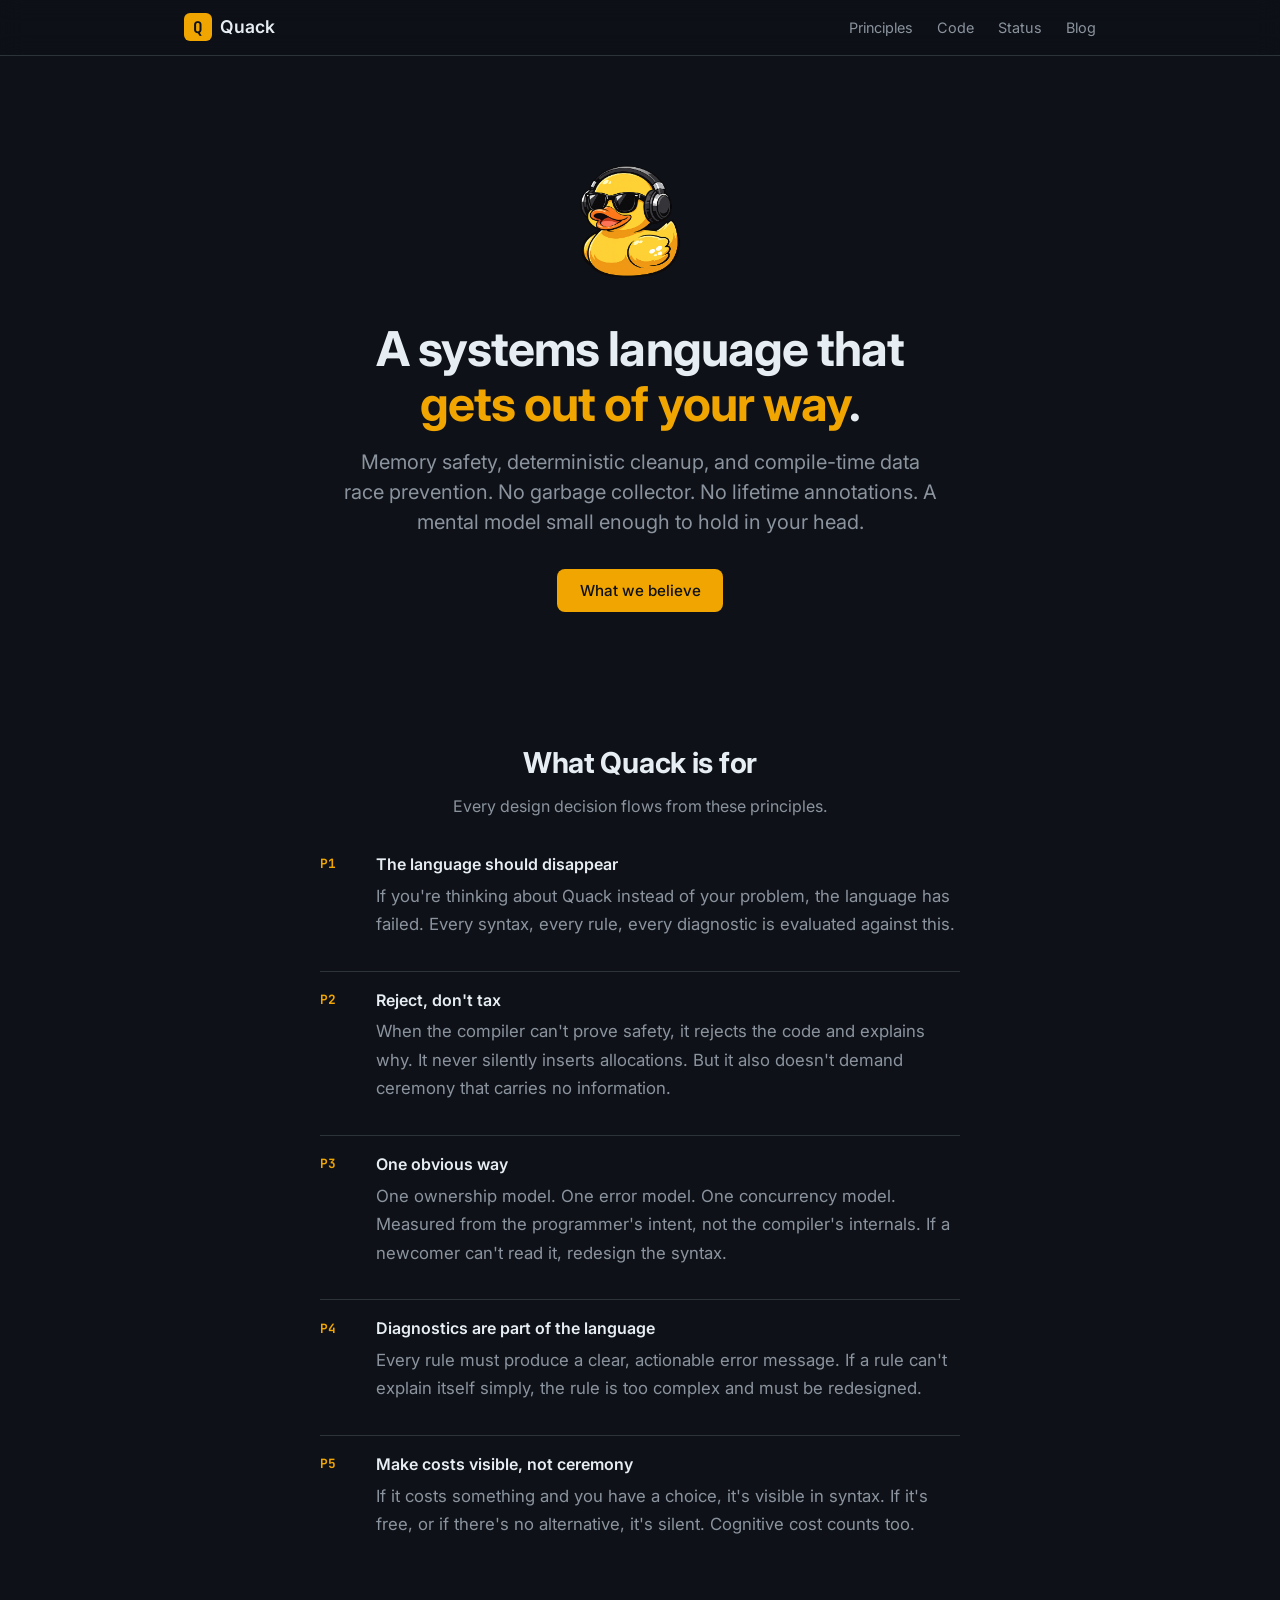
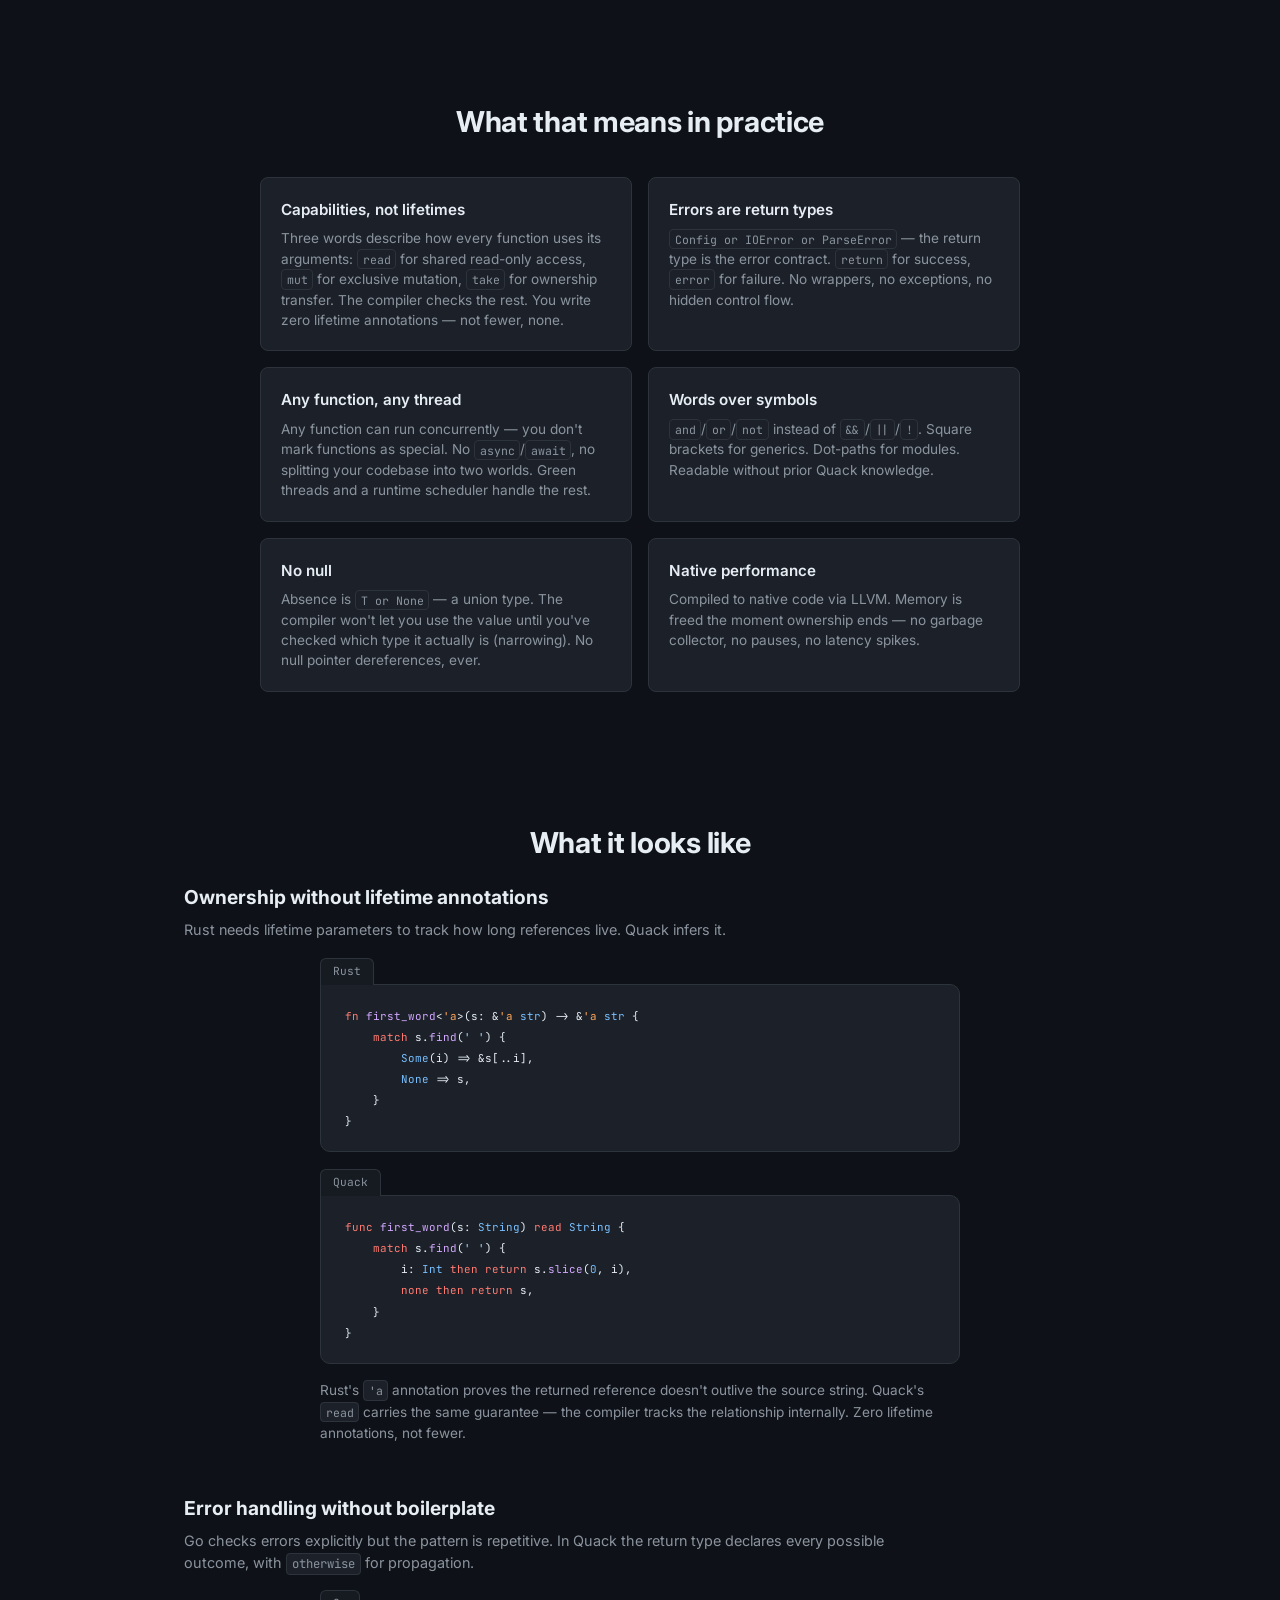
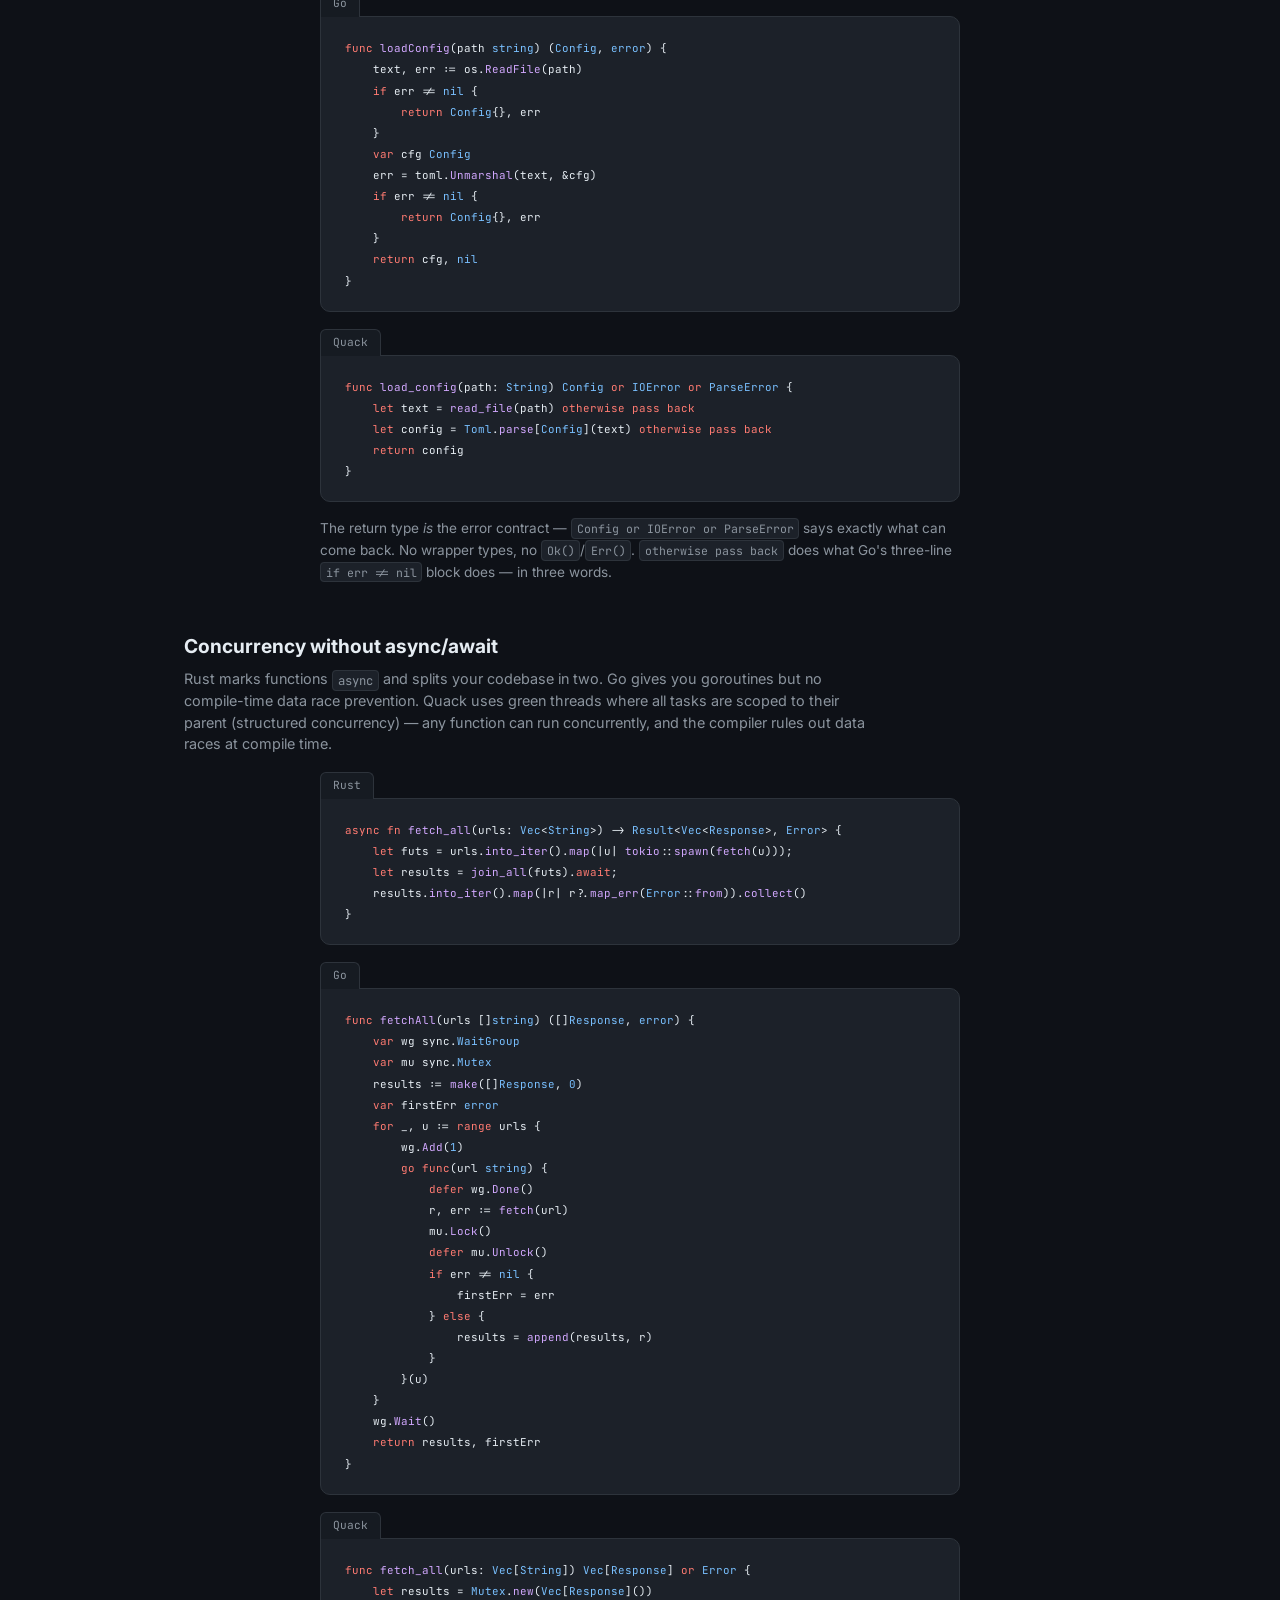
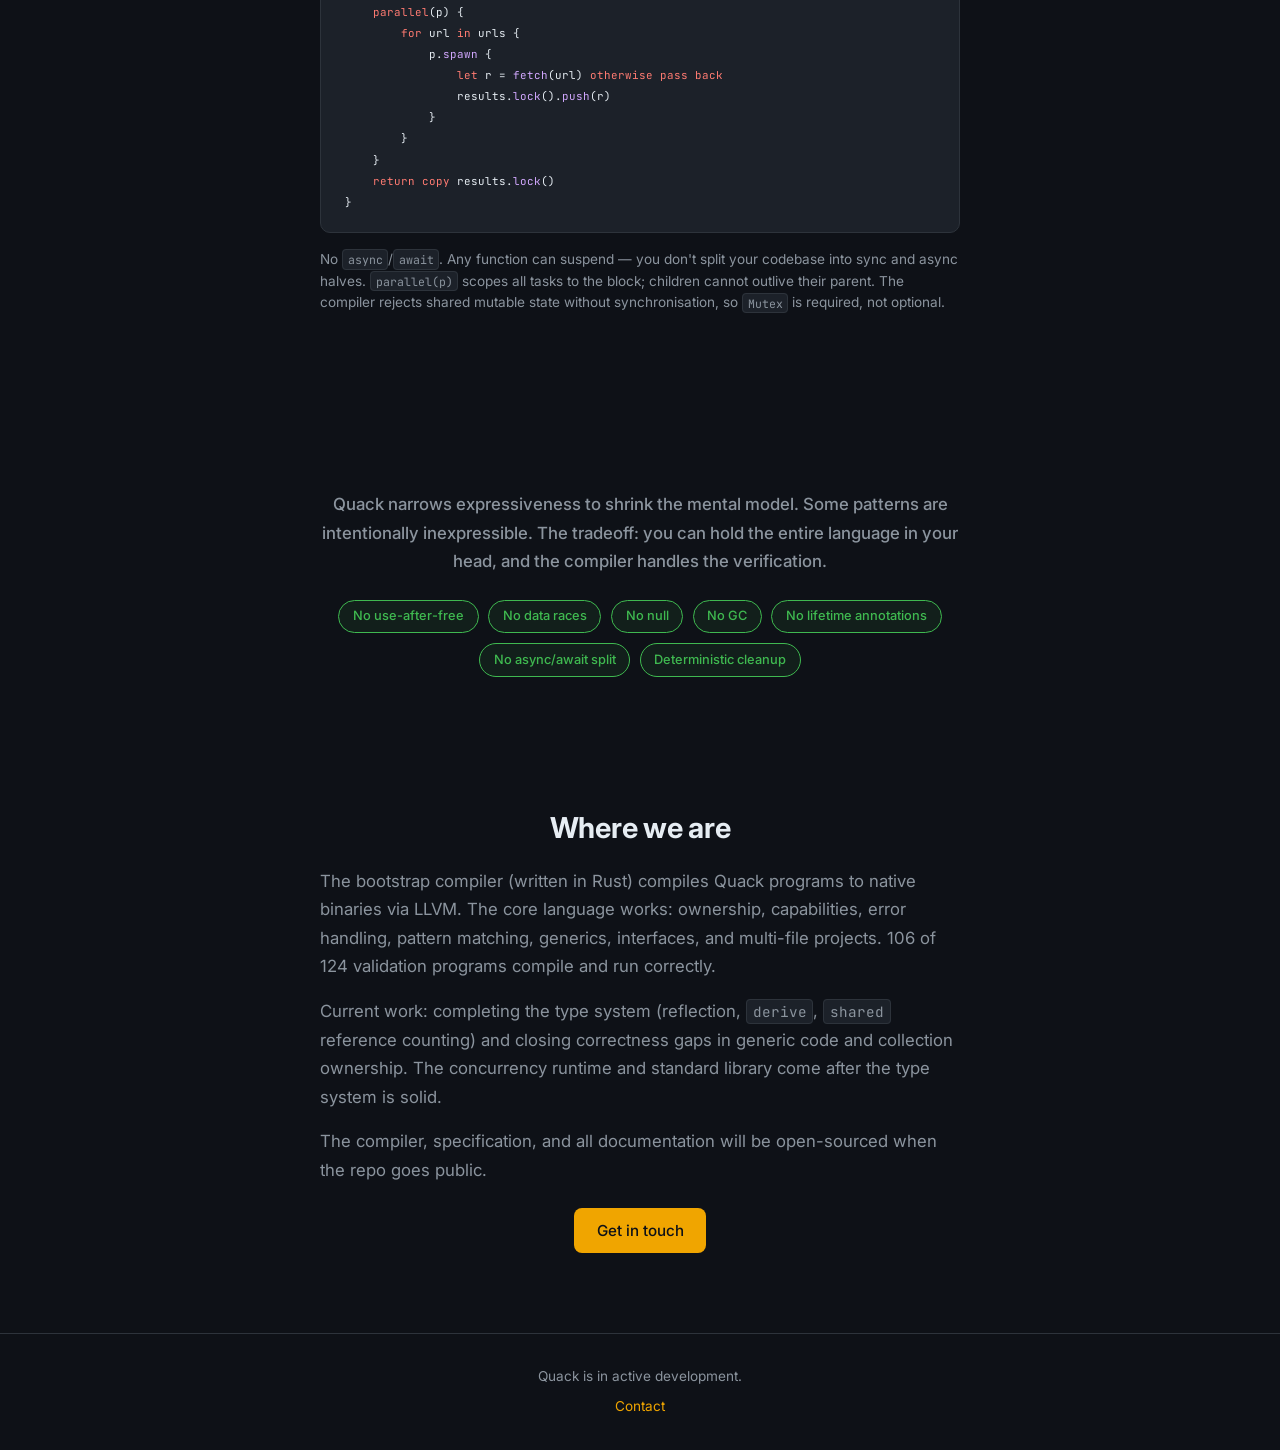
==== commit 5fff4659: "Deploy site from quacklang/quack@34cfe4b" ====
--- a/index.html
+++ b/index.html
@@ -119,7 +119,7 @@
       <h3>Any function, any thread</h3>
       <p>Any function can run concurrently — you don't mark functions as special.
          No <code>async</code>/<code>await</code>, no splitting your codebase into two worlds.
-         A work-stealing green thread scheduler handles the rest.</p>
+         Green threads and a runtime scheduler handle the rest.</p>
     </div>
     <div class="feature-card">
       <h3>Words over symbols</h3>
@@ -129,14 +129,14 @@
     </div>
     <div class="feature-card">
       <h3>No null</h3>
-      <p>Absence is <code>T or None</code> — a union type. The compiler forces
-         narrowing before use. No null pointer dereferences, ever.</p>
+      <p>Absence is <code>T or None</code> — a union type. The compiler won't let
+         you use the value until you've checked which type it actually is
+         (narrowing). No null pointer dereferences, ever.</p>
     </div>
     <div class="feature-card">
       <h3>Native performance</h3>
       <p>Compiled to native code via LLVM. Memory is freed the moment ownership ends —
-         no garbage collector, no pauses, no latency spikes. Platform-native async I/O
-         under the hood.</p>
+         no garbage collector, no pauses, no latency spikes.</p>
     </div>
   </div>
 </section>
@@ -183,8 +183,8 @@
   <div class="sbs">
     <div class="sbs-header">
       <h3>Error handling without boilerplate</h3>
-      <p>Go checks errors explicitly but the pattern is repetitive. Quack's return unions
-         make errors part of the type, with <code>otherwise</code> for propagation.</p>
+      <p>Go checks errors explicitly but the pattern is repetitive. In Quack the return
+         type declares every possible outcome, with <code>otherwise</code> for propagation.</p>
     </div>
     <div class="sbs-pair">
       <div class="sbs-block">
@@ -222,9 +222,9 @@
     <div class="sbs-header">
       <h3>Concurrency without async/await</h3>
       <p>Rust marks functions <code>async</code> and splits your codebase in two. Go gives
-         you goroutines but no compile-time data race prevention. Quack has green threads
-         with structured concurrency — any function can run concurrently, and the compiler
-         rules out data races at compile time.</p>
+         you goroutines but no compile-time data race prevention. Quack uses green threads
+         where all tasks are scoped to their parent (structured concurrency) — any function
+         can run concurrently, and the compiler rules out data races at compile time.</p>
     </div>
     <div class="sbs-triple">
       <div class="sbs-block">
@@ -298,7 +298,7 @@
       <span>No null</span>
       <span>No GC</span>
       <span>No lifetime annotations</span>
-      <span>No function colouring</span>
+      <span>No async/await split</span>
       <span>Deterministic cleanup</span>
     </div>
   </div>
@@ -313,14 +313,19 @@
   <div class="holding-text">
     <p>
       The bootstrap compiler (written in Rust) compiles Quack programs to native
-      binaries via LLVM. The core language works — ownership, capabilities, error
-      handling, pattern matching, generics, interfaces. We're fixing edge cases in
-      ownership codegen and building out the standard library.
+      binaries via LLVM. The core language works: ownership, capabilities, error
+      handling, pattern matching, generics, interfaces, and multi-file projects.
+      106 of 124 validation programs compile and run correctly.
     </p>
     <p>
-      The runtime will use platform-native I/O (io_uring on Linux, kqueue on macOS,
-      IOCP on Windows) with a work-stealing green thread scheduler. The compiler,
-      specification, and all documentation will be open-sourced when the repo goes public.
+      Current work: completing the type system (reflection, <code>derive</code>,
+      <code>shared</code> reference counting) and closing correctness gaps in
+      generic code and collection ownership. The concurrency runtime and standard
+      library come after the type system is solid.
+    </p>
+    <p>
+      The compiler, specification, and all documentation will be open-sourced
+      when the repo goes public.
     </p>
     <p style="margin-top: 1.5rem; text-align: center;">
       <a href="mailto:markjallen9@gmail.com" class="btn btn-primary">Get in touch</a>
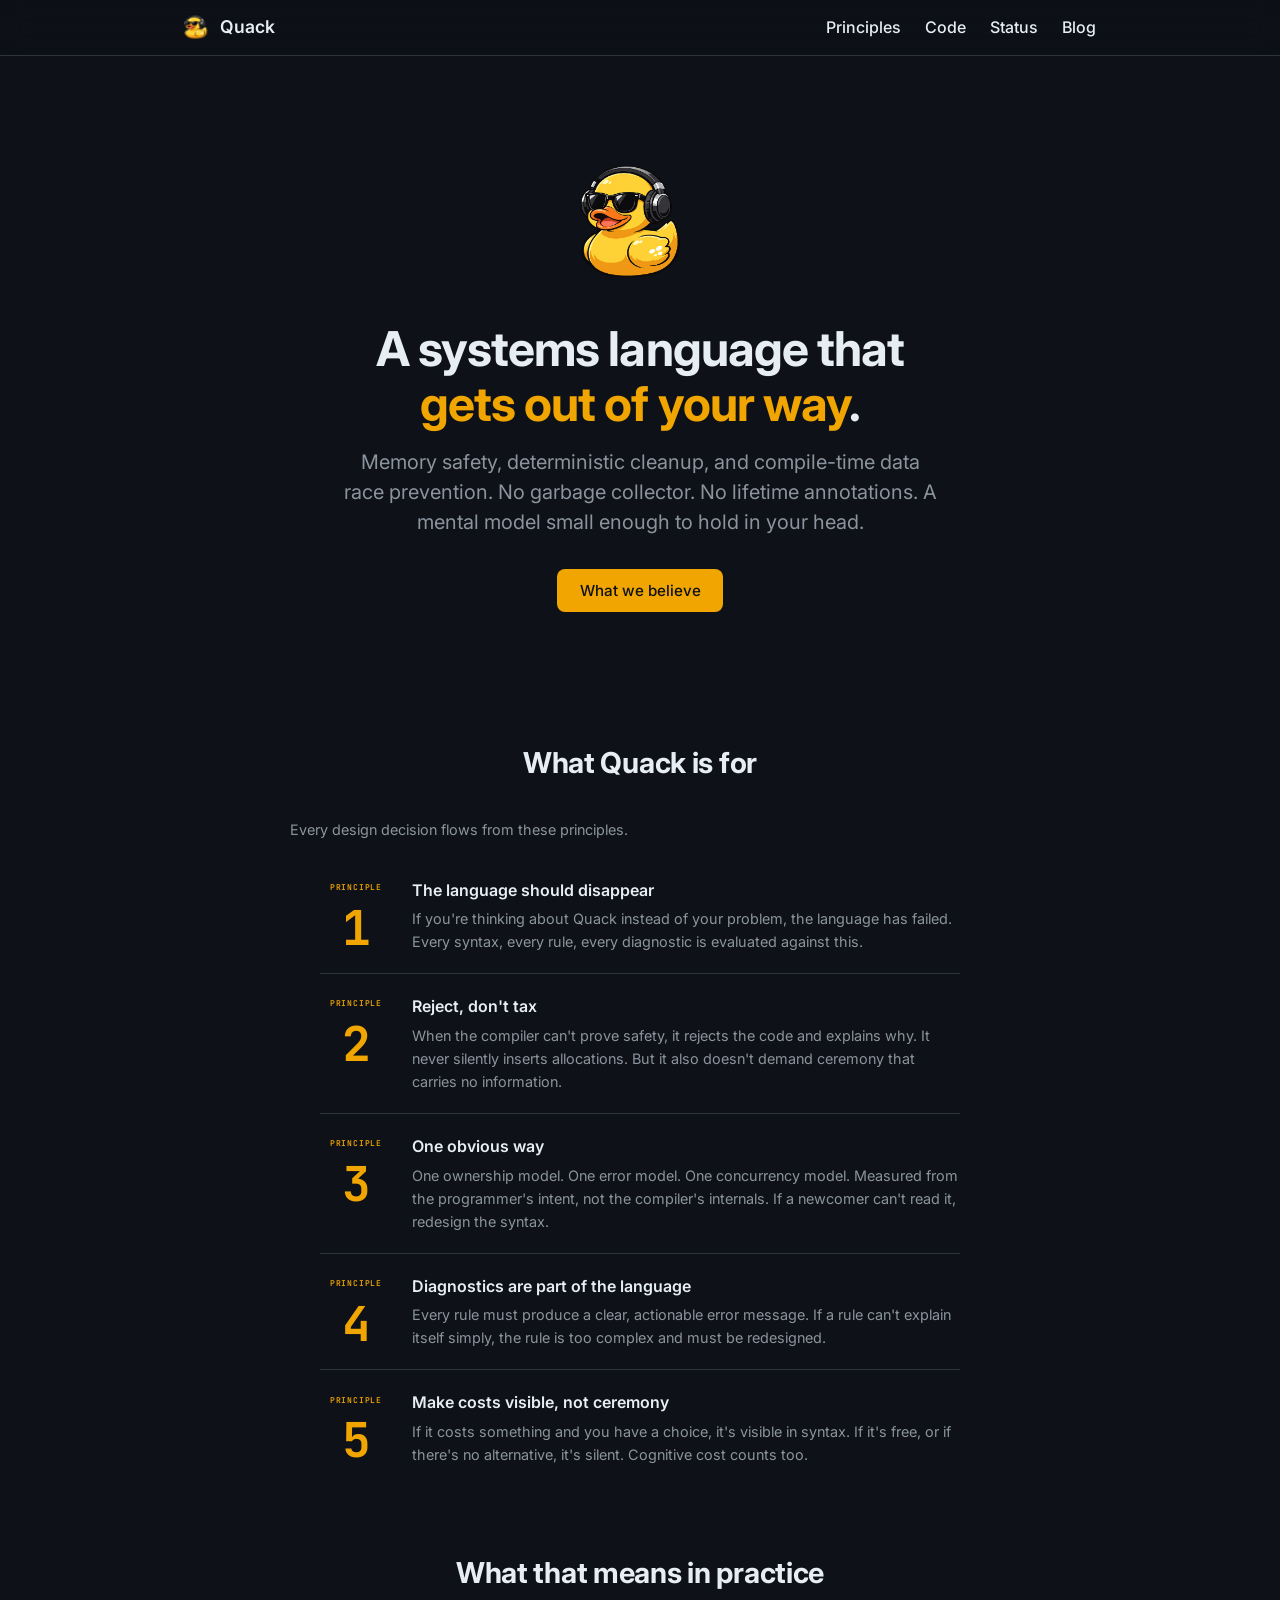
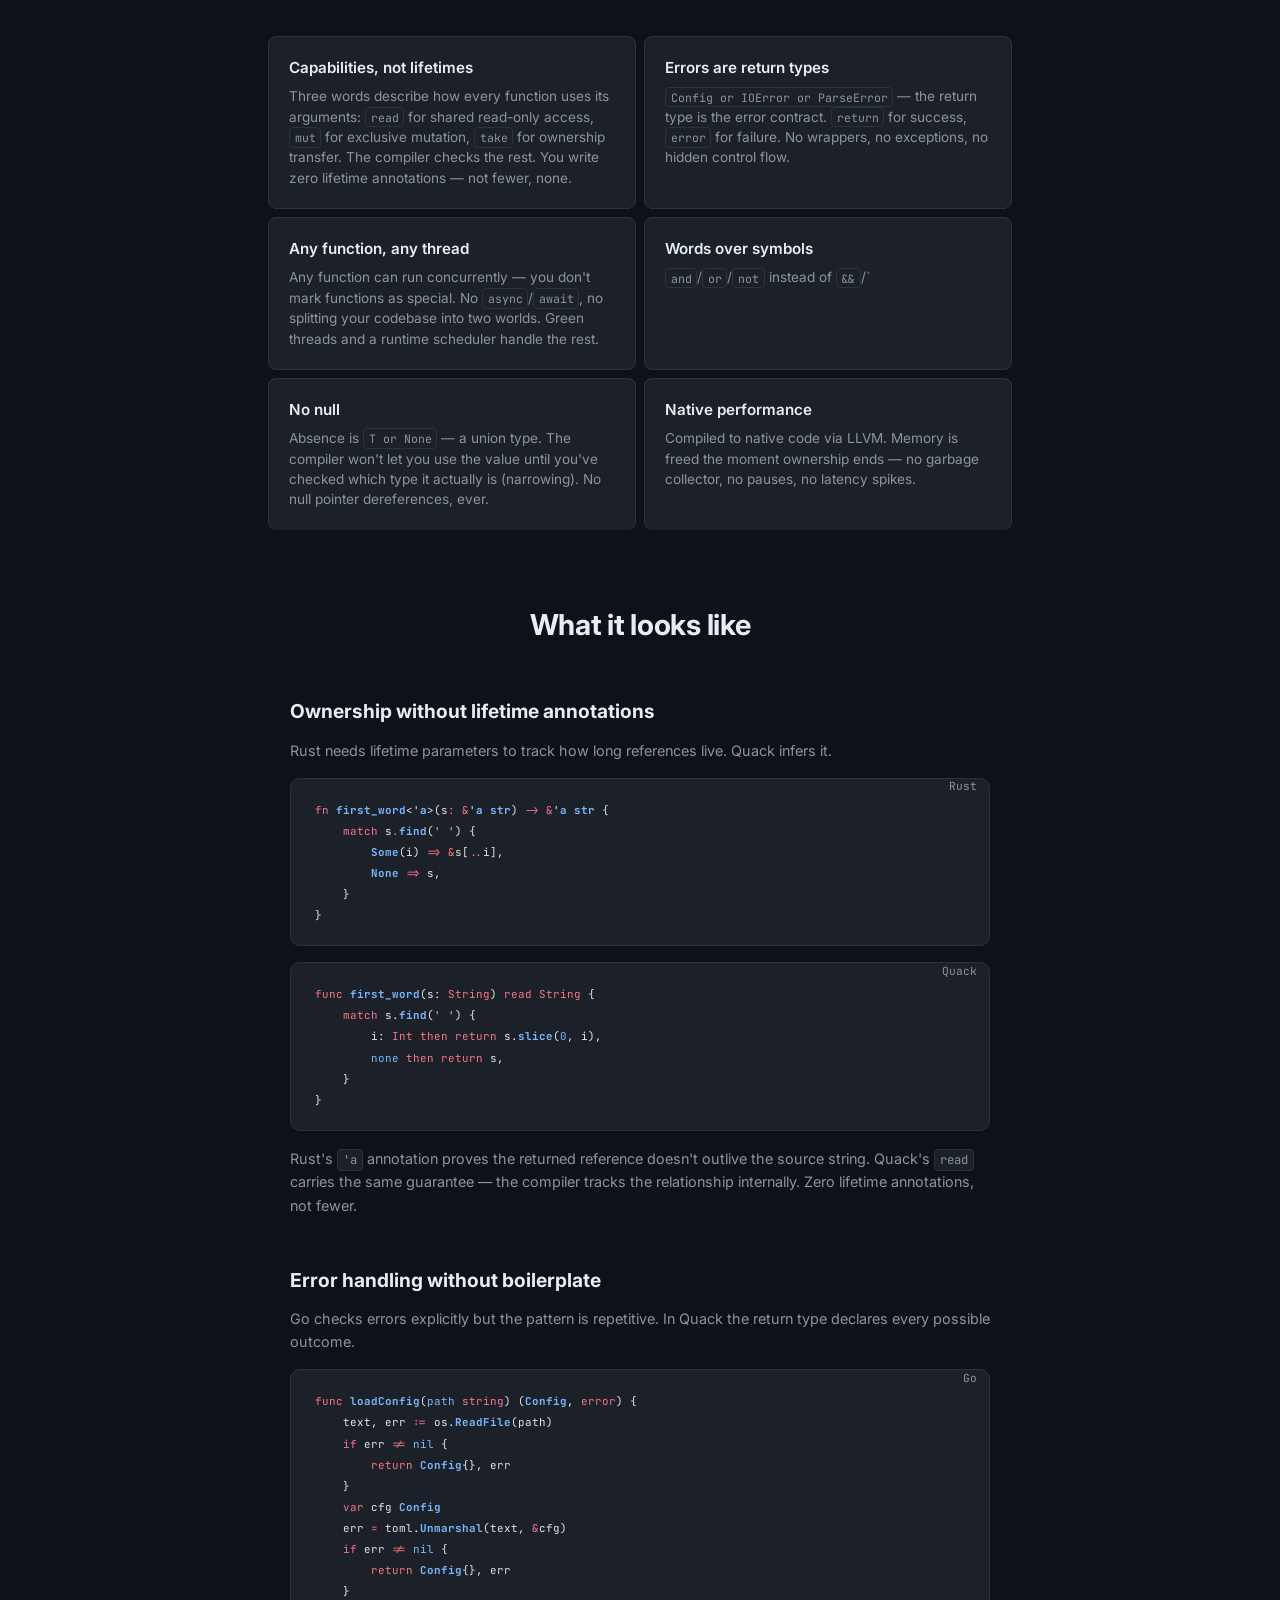
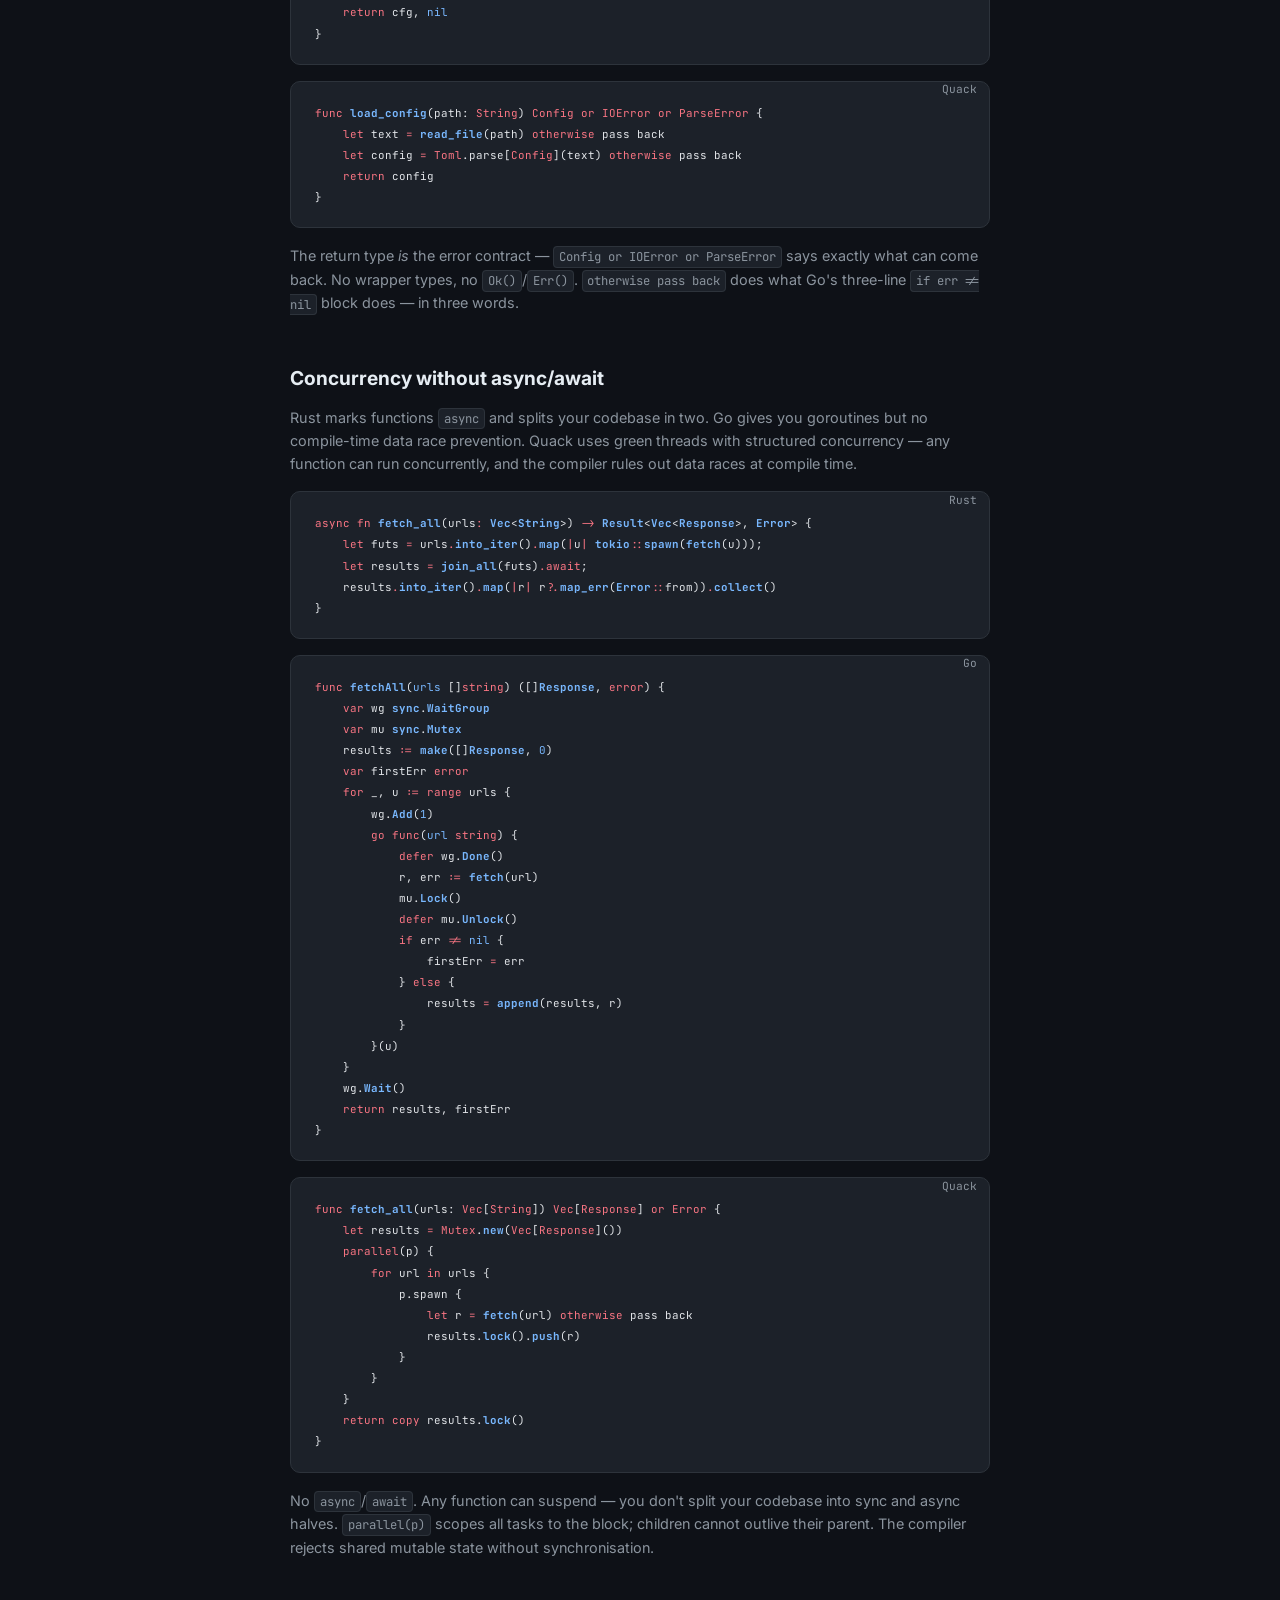
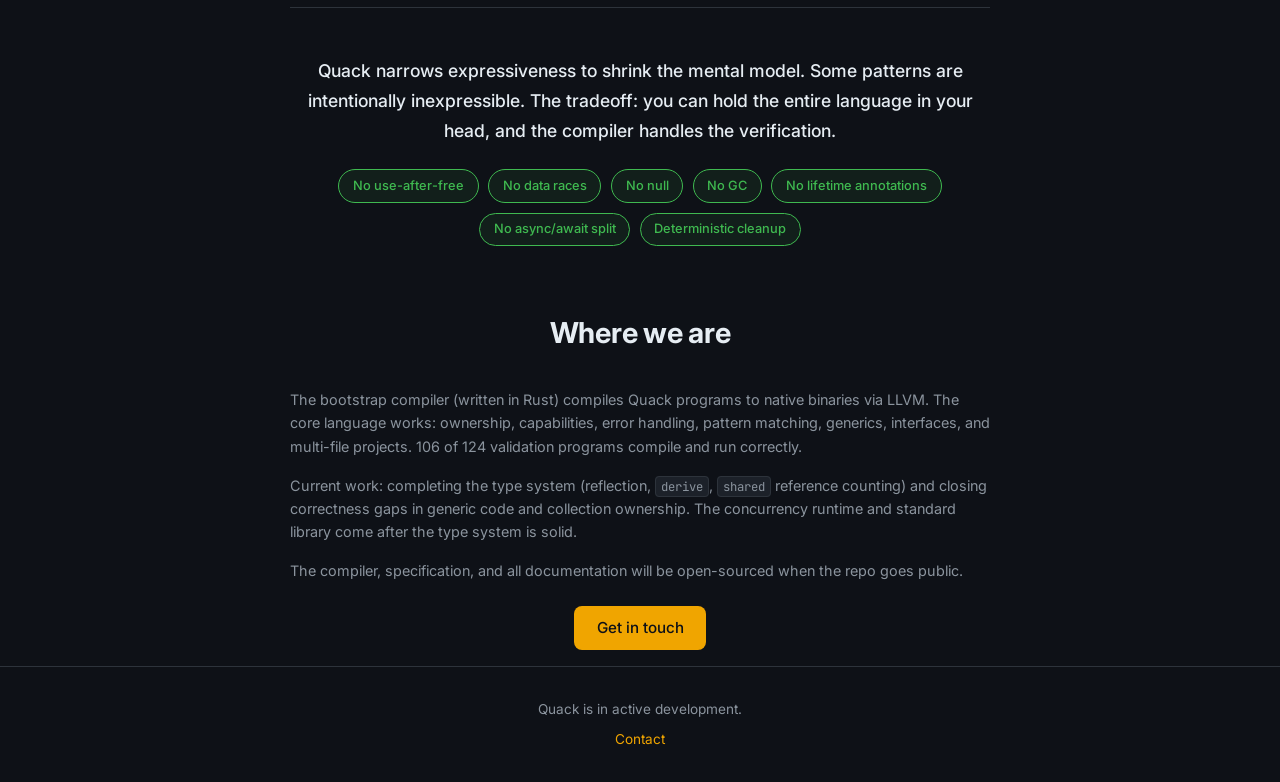
==== commit 9242928a: "Deploy site from quacklang/quack@d3f1038" ====
--- a/index.html
+++ b/index.html
@@ -5,6 +5,9 @@
   <meta name="viewport" content="width=device-width, initial-scale=1.0">
   <title>Quack — Systems Programming Language</title>
   <meta name="description" content="Memory safety and performance, without GC or lifetime annotations.">
+  <link rel="icon" href="/favicon.ico" sizes="32x32">
+  <link rel="icon" href="/icon-192.png" type="image/png" sizes="192x192">
+  <link rel="apple-touch-icon" href="/apple-touch-icon.png">
   <link rel="stylesheet" href="/css/main.css">
   <link rel="stylesheet" href="/giallo.css">
   <link rel="preconnect" href="https://fonts.googleapis.com">
@@ -15,7 +18,7 @@
   <nav class="site-nav">
   <div class="nav-inner">
     <a href="/" class="nav-logo">
-      <span class="nav-logo-mark">Q</span>
+      <img src="/images/quack-nav.png" alt="Q" class="nav-logo-mark">
       <span class="nav-logo-text">Quack</span>
     </a>
     <div class="nav-links">
@@ -30,308 +33,138 @@
   <main>
     
 
-<!-- ============ HERO ============ -->
-<section class="hero">
+<div class="landing-content">
+  <section class="hero">
+  
   <div class="hero-logo">
-    <img src="/images/quack.png" alt="Quack" class="hero-mascot">
+    <img src="&#x2F;images&#x2F;quack.png" alt="Quack" class="hero-mascot">
   </div>
+  
   <h1>A systems language that<br><span class="accent">gets out of your way</span>.</h1>
-  <p class="tagline">
-    Memory safety, deterministic cleanup, and compile-time data race prevention.
-    No garbage collector. No lifetime annotations.
-    A mental model small enough to hold in your head.
-  </p>
+  
+  <p class="tagline">Memory safety, deterministic cleanup, and compile-time data race prevention. No garbage collector. No lifetime annotations. A mental model small enough to hold in your head.</p>
+  
+  
+  <a href="#principles" class="btn btn-primary">What we believe</a>
+  
+</section>
+<a id="principles"></a>
+<h2 id="what-quack-is-for">What Quack is for</h2>
+<p>Every design decision flows from these principles.</p>
+<ol>
+<li><strong>The language should disappear</strong>
+If you're thinking about Quack instead of your problem, the language has failed. Every syntax, every rule, every diagnostic is evaluated against this.</li>
+<li><strong>Reject, don't tax</strong>
+When the compiler can't prove safety, it rejects the code and explains why. It never silently inserts allocations. But it also doesn't demand ceremony that carries no information.</li>
+<li><strong>One obvious way</strong>
+One ownership model. One error model. One concurrency model. Measured from the programmer's intent, not the compiler's internals. If a newcomer can't read it, redesign the syntax.</li>
+<li><strong>Diagnostics are part of the language</strong>
+Every rule must produce a clear, actionable error message. If a rule can't explain itself simply, the rule is too complex and must be redesigned.</li>
+<li><strong>Make costs visible, not ceremony</strong>
+If it costs something and you have a choice, it's visible in syntax. If it's free, or if there's no alternative, it's silent. Cognitive cost counts too.</li>
+</ol>
+<h2 id="what-that-means-in-practice">What that means in practice</h2>
+<table><thead><tr><th></th><th></th></tr></thead><tbody>
+<tr><td><strong>Capabilities, not lifetimes</strong> Three words describe how every function uses its arguments: <code>read</code> for shared read-only access, <code>mut</code> for exclusive mutation, <code>take</code> for ownership transfer. The compiler checks the rest. You write zero lifetime annotations — not fewer, none.</td><td><strong>Errors are return types</strong> <code>Config or IOError or ParseError</code> — the return type is the error contract. <code>return</code> for success, <code>error</code> for failure. No wrappers, no exceptions, no hidden control flow.</td></tr>
+<tr><td><strong>Any function, any thread</strong> Any function can run concurrently — you don't mark functions as special. No <code>async</code>/<code>await</code>, no splitting your codebase into two worlds. Green threads and a runtime scheduler handle the rest.</td><td><strong>Words over symbols</strong> <code>and</code>/<code>or</code>/<code>not</code> instead of <code>&amp;&amp;</code>/`</td></tr>
+<tr><td><strong>No null</strong> Absence is <code>T or None</code> — a union type. The compiler won't let you use the value until you've checked which type it actually is (narrowing). No null pointer dereferences, ever.</td><td><strong>Native performance</strong> Compiled to native code via LLVM. Memory is freed the moment ownership ends — no garbage collector, no pauses, no latency spikes.</td></tr>
+</tbody></table>
+<a id="taste"></a>
+<h2 id="what-it-looks-like">What it looks like</h2>
+<h3 id="ownership-without-lifetime-annotations">Ownership without lifetime annotations</h3>
+<p>Rust needs lifetime parameters to track how long references live. Quack infers it.</p>
+<pre class="giallo z-code"><code data-lang="rust"><span class="giallo-l"><span class="z-keyword">fn</span><span class="z-entity z-name"> first_word</span><span>&lt;&#39;</span><span class="z-entity z-name">a</span><span class="z-variable z-other">&gt;(s</span><span class="z-keyword">: &amp;</span><span>&#39;</span><span class="z-entity z-name">a str</span><span>)</span><span class="z-keyword"> -&gt; &amp;</span><span>&#39;</span><span class="z-entity z-name">a str</span><span> {</span></span>
+<span class="giallo-l"><span class="z-keyword">    match</span><span class="z-variable z-other"> s</span><span class="z-keyword">.</span><span class="z-entity z-name">find</span><span>(</span><span class="z-string">&#39; &#39;</span><span>) {</span></span>
+<span class="giallo-l"><span class="z-entity z-name">        Some</span><span class="z-variable z-other">(i)</span><span class="z-keyword"> =&gt; &amp;</span><span class="z-variable z-other">s[</span><span class="z-keyword">..</span><span class="z-variable z-other">i],</span></span>
+<span class="giallo-l"><span class="z-entity z-name">        None</span><span class="z-keyword"> =&gt;</span><span class="z-variable z-other"> s,</span></span>
+<span class="giallo-l"><span>    }</span></span>
+<span class="giallo-l"><span>}</span></span></code></pre><pre class="giallo z-code"><code data-lang="Quack"><span class="giallo-l"><span class="z-keyword">func</span><span class="z-entity z-name"> first_word</span><span class="z-variable z-other">(s:</span><span class="z-storage z-type"> String</span><span>)</span><span class="z-keyword z-storage z-type"> read String</span><span> {</span></span>
+<span class="giallo-l"><span class="z-keyword">    match</span><span class="z-variable z-other"> s.</span><span class="z-entity z-name">find</span><span>(</span><span class="z-string">&#39; &#39;</span><span>) {</span></span>
+<span class="giallo-l"><span class="z-variable z-other">        i:</span><span class="z-storage z-type z-keyword"> Int then return</span><span class="z-variable z-other"> s.</span><span class="z-entity z-name">slice</span><span>(</span><span class="z-constant">0</span><span class="z-variable z-other">, i),</span></span>
+<span class="giallo-l"><span class="z-constant">        none</span><span class="z-keyword"> then return</span><span class="z-variable z-other"> s,</span></span>
+<span class="giallo-l"><span>    }</span></span>
+<span class="giallo-l"><span>}</span></span></code></pre>
+<p>Rust's <code>'a</code> annotation proves the returned reference doesn't outlive the source string. Quack's <code>read</code> carries the same guarantee — the compiler tracks the relationship internally. Zero lifetime annotations, not fewer.</p>
+<h3 id="error-handling-without-boilerplate">Error handling without boilerplate</h3>
+<p>Go checks errors explicitly but the pattern is repetitive. In Quack the return type declares every possible outcome.</p>
+<pre class="giallo z-code"><code data-lang="go"><span class="giallo-l"><span class="z-keyword">func</span><span class="z-entity z-name"> loadConfig</span><span>(</span><span class="z-variable">path</span><span class="z-storage z-type"> string</span><span>) (</span><span class="z-entity z-name">Config</span><span>,</span><span class="z-storage z-type"> error</span><span>) {</span></span>
+<span class="giallo-l"><span class="z-variable z-other">    text, err</span><span class="z-keyword"> :=</span><span class="z-variable z-other"> os.</span><span class="z-entity z-name">ReadFile</span><span class="z-variable z-other">(path)</span></span>
+<span class="giallo-l"><span class="z-keyword">    if</span><span class="z-variable z-other"> err</span><span class="z-keyword"> !=</span><span class="z-constant"> nil</span><span> {</span></span>
+<span class="giallo-l"><span class="z-keyword">        return</span><span class="z-entity z-name"> Config</span><span class="z-variable z-other">{}, err</span></span>
+<span class="giallo-l"><span>    }</span></span>
+<span class="giallo-l"><span class="z-keyword">    var</span><span class="z-variable z-other"> cfg</span><span class="z-entity z-name"> Config</span></span>
+<span class="giallo-l"><span class="z-variable z-other">    err</span><span class="z-keyword"> =</span><span class="z-variable z-other"> toml.</span><span class="z-entity z-name">Unmarshal</span><span class="z-variable z-other">(text,</span><span class="z-keyword"> &amp;</span><span class="z-variable z-other">cfg)</span></span>
+<span class="giallo-l"><span class="z-keyword">    if</span><span class="z-variable z-other"> err</span><span class="z-keyword"> !=</span><span class="z-constant"> nil</span><span> {</span></span>
+<span class="giallo-l"><span class="z-keyword">        return</span><span class="z-entity z-name"> Config</span><span class="z-variable z-other">{}, err</span></span>
+<span class="giallo-l"><span>    }</span></span>
+<span class="giallo-l"><span class="z-keyword">    return</span><span class="z-variable z-other"> cfg,</span><span class="z-constant"> nil</span></span>
+<span class="giallo-l"><span>}</span></span></code></pre><pre class="giallo z-code"><code data-lang="Quack"><span class="giallo-l"><span class="z-keyword">func</span><span class="z-entity z-name"> load_config</span><span class="z-variable z-other">(path:</span><span class="z-storage z-type"> String</span><span>)</span><span class="z-storage z-type z-keyword"> Config or IOError or ParseError</span><span> {</span></span>
+<span class="giallo-l"><span class="z-keyword">    let</span><span class="z-variable z-other"> text</span><span class="z-keyword"> =</span><span class="z-entity z-name"> read_file</span><span class="z-variable z-other">(path)</span><span class="z-keyword"> otherwise</span><span class="z-variable z-other"> pass back</span></span>
+<span class="giallo-l"><span class="z-keyword">    let</span><span class="z-variable z-other"> config</span><span class="z-keyword z-storage z-type"> = Toml</span><span class="z-variable z-other">.parse[</span><span class="z-storage z-type">Config</span><span class="z-variable z-other">](text)</span><span class="z-keyword"> otherwise</span><span class="z-variable z-other"> pass back</span></span>
+<span class="giallo-l"><span class="z-keyword">    return</span><span class="z-variable z-other"> config</span></span>
+<span class="giallo-l"><span>}</span></span></code></pre>
+<p>The return type <em>is</em> the error contract — <code>Config or IOError or ParseError</code> says exactly what can come back. No wrapper types, no <code>Ok()</code>/<code>Err()</code>. <code>otherwise pass back</code> does what Go's three-line <code>if err != nil</code> block does — in three words.</p>
+<h3 id="concurrency-without-async-await">Concurrency without async/await</h3>
+<p>Rust marks functions <code>async</code> and splits your codebase in two. Go gives you goroutines but no compile-time data race prevention. Quack uses green threads with structured concurrency — any function can run concurrently, and the compiler rules out data races at compile time.</p>
+<pre class="giallo z-code"><code data-lang="rust"><span class="giallo-l"><span class="z-keyword">async fn</span><span class="z-entity z-name"> fetch_all</span><span class="z-variable z-other">(urls</span><span class="z-keyword">:</span><span class="z-entity z-name"> Vec</span><span>&lt;</span><span class="z-entity z-name">String</span><span>&gt;)</span><span class="z-keyword"> -&gt;</span><span class="z-entity z-name"> Result</span><span>&lt;</span><span class="z-entity z-name">Vec</span><span>&lt;</span><span class="z-entity z-name">Response</span><span>&gt;,</span><span class="z-entity z-name"> Error</span><span>&gt; {</span></span>
+<span class="giallo-l"><span class="z-storage z-type">    let</span><span class="z-variable z-other"> futs</span><span class="z-keyword"> =</span><span class="z-variable z-other"> urls</span><span class="z-keyword">.</span><span class="z-entity z-name">into_iter</span><span>()</span><span class="z-keyword">.</span><span class="z-entity z-name">map</span><span>(</span><span class="z-keyword">|</span><span class="z-variable z-other">u</span><span class="z-keyword">|</span><span class="z-entity z-name"> tokio</span><span class="z-keyword">::</span><span class="z-entity z-name">spawn</span><span>(</span><span class="z-entity z-name">fetch</span><span class="z-variable z-other">(u)));</span></span>
+<span class="giallo-l"><span class="z-storage z-type">    let</span><span class="z-variable z-other"> results</span><span class="z-keyword"> =</span><span class="z-entity z-name"> join_all</span><span class="z-variable z-other">(futs)</span><span class="z-keyword">.await</span><span>;</span></span>
+<span class="giallo-l"><span class="z-variable z-other">    results</span><span class="z-keyword">.</span><span class="z-entity z-name">into_iter</span><span>()</span><span class="z-keyword">.</span><span class="z-entity z-name">map</span><span>(</span><span class="z-keyword">|</span><span class="z-variable z-other">r</span><span class="z-keyword">|</span><span class="z-variable z-other"> r</span><span class="z-keyword">?.</span><span class="z-entity z-name">map_err</span><span>(</span><span class="z-entity z-name">Error</span><span class="z-keyword">::</span><span class="z-variable z-other">from))</span><span class="z-keyword">.</span><span class="z-entity z-name">collect</span><span>()</span></span>
+<span class="giallo-l"><span>}</span></span></code></pre><pre class="giallo z-code"><code data-lang="go"><span class="giallo-l"><span class="z-keyword">func</span><span class="z-entity z-name"> fetchAll</span><span>(</span><span class="z-variable">urls</span><span> []</span><span class="z-storage z-type">string</span><span>) ([]</span><span class="z-entity z-name">Response</span><span>,</span><span class="z-storage z-type"> error</span><span>) {</span></span>
+<span class="giallo-l"><span class="z-keyword">    var</span><span class="z-variable z-other"> wg</span><span class="z-entity z-name"> sync</span><span>.</span><span class="z-entity z-name">WaitGroup</span></span>
+<span class="giallo-l"><span class="z-keyword">    var</span><span class="z-variable z-other"> mu</span><span class="z-entity z-name"> sync</span><span>.</span><span class="z-entity z-name">Mutex</span></span>
+<span class="giallo-l"><span class="z-variable z-other">    results</span><span class="z-keyword"> :=</span><span class="z-entity z-name"> make</span><span>([]</span><span class="z-entity z-name">Response</span><span>,</span><span class="z-constant"> 0</span><span>)</span></span>
+<span class="giallo-l"><span class="z-keyword">    var</span><span class="z-variable z-other"> firstErr</span><span class="z-storage z-type"> error</span></span>
+<span class="giallo-l"><span class="z-keyword">    for</span><span class="z-variable z-other"> _, u</span><span class="z-keyword"> := range</span><span class="z-variable z-other"> urls {</span></span>
+<span class="giallo-l"><span class="z-variable z-other">        wg.</span><span class="z-entity z-name">Add</span><span>(</span><span class="z-constant">1</span><span>)</span></span>
+<span class="giallo-l"><span class="z-keyword">        go func</span><span>(</span><span class="z-variable">url</span><span class="z-storage z-type"> string</span><span>) {</span></span>
+<span class="giallo-l"><span class="z-keyword">            defer</span><span class="z-variable z-other"> wg.</span><span class="z-entity z-name">Done</span><span>()</span></span>
+<span class="giallo-l"><span class="z-variable z-other">            r, err</span><span class="z-keyword"> :=</span><span class="z-entity z-name"> fetch</span><span class="z-variable z-other">(url)</span></span>
+<span class="giallo-l"><span class="z-variable z-other">            mu.</span><span class="z-entity z-name">Lock</span><span>()</span></span>
+<span class="giallo-l"><span class="z-keyword">            defer</span><span class="z-variable z-other"> mu.</span><span class="z-entity z-name">Unlock</span><span>()</span></span>
+<span class="giallo-l"><span class="z-keyword">            if</span><span class="z-variable z-other"> err</span><span class="z-keyword"> !=</span><span class="z-constant"> nil</span><span> {</span></span>
+<span class="giallo-l"><span class="z-variable z-other">                firstErr</span><span class="z-keyword"> =</span><span class="z-variable z-other"> err</span></span>
+<span class="giallo-l"><span>            }</span><span class="z-keyword"> else</span><span> {</span></span>
+<span class="giallo-l"><span class="z-variable z-other">                results</span><span class="z-keyword"> =</span><span class="z-entity z-name"> append</span><span class="z-variable z-other">(results, r)</span></span>
+<span class="giallo-l"><span>            }</span></span>
+<span class="giallo-l"><span class="z-variable z-other">        }(u)</span></span>
+<span class="giallo-l"><span>    }</span></span>
+<span class="giallo-l"><span class="z-variable z-other">    wg.</span><span class="z-entity z-name">Wait</span><span>()</span></span>
+<span class="giallo-l"><span class="z-keyword">    return</span><span class="z-variable z-other"> results, firstErr</span></span>
+<span class="giallo-l"><span>}</span></span></code></pre><pre class="giallo z-code"><code data-lang="Quack"><span class="giallo-l"><span class="z-keyword">func</span><span class="z-entity z-name"> fetch_all</span><span class="z-variable z-other">(urls:</span><span class="z-storage z-type"> Vec</span><span>[</span><span class="z-storage z-type">String</span><span>])</span><span class="z-storage z-type"> Vec</span><span>[</span><span class="z-storage z-type">Response</span><span>]</span><span class="z-keyword z-storage z-type"> or Error</span><span> {</span></span>
+<span class="giallo-l"><span class="z-keyword">    let</span><span class="z-variable z-other"> results</span><span class="z-keyword z-storage z-type"> = Mutex</span><span>.</span><span class="z-entity z-name">new</span><span>(</span><span class="z-storage z-type">Vec</span><span>[</span><span class="z-storage z-type">Response</span><span>]())</span></span>
+<span class="giallo-l"><span class="z-keyword">    parallel</span><span class="z-variable z-other">(p) {</span></span>
+<span class="giallo-l"><span class="z-keyword">        for</span><span class="z-variable z-other"> url</span><span class="z-keyword"> in</span><span class="z-variable z-other"> urls {</span></span>
+<span class="giallo-l"><span class="z-variable z-other">            p.spawn {</span></span>
+<span class="giallo-l"><span class="z-keyword">                let</span><span class="z-variable z-other"> r</span><span class="z-keyword"> =</span><span class="z-entity z-name"> fetch</span><span class="z-variable z-other">(url)</span><span class="z-keyword"> otherwise</span><span class="z-variable z-other"> pass back</span></span>
+<span class="giallo-l"><span class="z-variable z-other">                results.</span><span class="z-entity z-name">lock</span><span>().</span><span class="z-entity z-name">push</span><span class="z-variable z-other">(r)</span></span>
+<span class="giallo-l"><span>            }</span></span>
+<span class="giallo-l"><span>        }</span></span>
+<span class="giallo-l"><span>    }</span></span>
+<span class="giallo-l"><span class="z-keyword">    return copy</span><span class="z-variable z-other"> results.</span><span class="z-entity z-name">lock</span><span>()</span></span>
+<span class="giallo-l"><span>}</span></span></code></pre>
+<p>No <code>async</code>/<code>await</code>. Any function can suspend — you don't split your codebase into sync and async halves. <code>parallel(p)</code> scopes all tasks to the block; children cannot outlive their parent. The compiler rejects shared mutable state without synchronisation.</p>
+<hr />
+<p>Quack narrows expressiveness to shrink the mental model. Some patterns are intentionally inexpressible. The tradeoff: you can hold the entire language in your head, and the compiler handles the verification.</p>
+<ul>
+<li>No use-after-free</li>
+<li>No data races</li>
+<li>No null</li>
+<li>No GC</li>
+<li>No lifetime annotations</li>
+<li>No async/await split</li>
+<li>Deterministic cleanup</li>
+</ul>
+<a id="status"></a>
+<h2 id="where-we-are">Where we are</h2>
+<p>The bootstrap compiler (written in Rust) compiles Quack programs to native binaries via LLVM. The core language works: ownership, capabilities, error handling, pattern matching, generics, interfaces, and multi-file projects. 106 of 124 validation programs compile and run correctly.</p>
+<p>Current work: completing the type system (reflection, <code>derive</code>, <code>shared</code> reference counting) and closing correctness gaps in generic code and collection ownership. The concurrency runtime and standard library come after the type system is solid.</p>
+<p>The compiler, specification, and all documentation will be open-sourced when the repo goes public.</p>
+<p style="margin-top: 1.5rem; text-align: center;">
+  <a href="mailto:markjallen9@gmail.com" class="btn btn-primary">Get in touch</a>
+</p>
 
-  <a href="#principles" class="btn btn-primary">What we believe</a>
-</section>
-
-<!-- ============ PRINCIPLES ============ -->
-<section id="principles">
-  <div class="section-head">
-    <h2>What Quack is for</h2>
-    <p>Every design decision flows from these principles.</p>
-  </div>
-
-  <div class="holding-text">
-    <div class="principles">
-      <div class="principle">
-        <div>
-          <h3>The language should disappear</h3>
-          <p>If you're thinking about Quack instead of your problem, the language has failed.
-             Every syntax, every rule, every diagnostic is evaluated against this.</p>
-        </div>
-      </div>
-      <div class="principle">
-        <div>
-          <h3>Reject, don't tax</h3>
-          <p>When the compiler can't prove safety, it rejects the code and explains why.
-             It never silently inserts allocations. But it also doesn't demand ceremony
-             that carries no information.</p>
-        </div>
-      </div>
-      <div class="principle">
-        <div>
-          <h3>One obvious way</h3>
-          <p>One ownership model. One error model. One concurrency model.
-             Measured from the programmer's intent, not the compiler's internals.
-             If a newcomer can't read it, redesign the syntax.</p>
-        </div>
-      </div>
-      <div class="principle">
-        <div>
-          <h3>Diagnostics are part of the language</h3>
-          <p>Every rule must produce a clear, actionable error message. If a rule
-             can't explain itself simply, the rule is too complex and must be redesigned.</p>
-        </div>
-      </div>
-      <div class="principle">
-        <div>
-          <h3>Make costs visible, not ceremony</h3>
-          <p>If it costs something and you have a choice, it's visible in syntax.
-             If it's free, or if there's no alternative, it's silent.
-             Cognitive cost counts too.</p>
-        </div>
-      </div>
-    </div>
-  </div>
-</section>
-
-<!-- ============ WHAT YOU GET ============ -->
-<section id="features">
-  <div class="section-head">
-    <h2>What that means in practice</h2>
-  </div>
-
-  <div class="feature-grid">
-    <div class="feature-card">
-      <h3>Capabilities, not lifetimes</h3>
-      <p>Three words describe how every function uses its arguments: <code>read</code> for shared
-         read-only access, <code>mut</code> for exclusive mutation, <code>take</code> for ownership
-         transfer. The compiler checks the rest. You write zero lifetime annotations — not fewer, none.</p>
-    </div>
-    <div class="feature-card">
-      <h3>Errors are return types</h3>
-      <p><code>Config or IOError or ParseError</code> — the return type is the error contract.
-         <code>return</code> for success, <code>error</code> for failure.
-         No wrappers, no exceptions, no hidden control flow.</p>
-    </div>
-    <div class="feature-card">
-      <h3>Any function, any thread</h3>
-      <p>Any function can run concurrently — you don't mark functions as special.
-         No <code>async</code>/<code>await</code>, no splitting your codebase into two worlds.
-         Green threads and a runtime scheduler handle the rest.</p>
-    </div>
-    <div class="feature-card">
-      <h3>Words over symbols</h3>
-      <p><code>and</code>/<code>or</code>/<code>not</code> instead of <code>&&</code>/<code>||</code>/<code>!</code>.
-         Square brackets for generics. Dot-paths for modules.
-         Readable without prior Quack knowledge.</p>
-    </div>
-    <div class="feature-card">
-      <h3>No null</h3>
-      <p>Absence is <code>T or None</code> — a union type. The compiler won't let
-         you use the value until you've checked which type it actually is
-         (narrowing). No null pointer dereferences, ever.</p>
-    </div>
-    <div class="feature-card">
-      <h3>Native performance</h3>
-      <p>Compiled to native code via LLVM. Memory is freed the moment ownership ends —
-         no garbage collector, no pauses, no latency spikes.</p>
-    </div>
-  </div>
-</section>
-
-<!-- ============ CODE ============ -->
-<section id="taste">
-  <div class="section-head">
-    <h2>What it looks like</h2>
-  </div>
-
-  <!-- Ownership — vs Rust -->
-  <div class="sbs">
-    <div class="sbs-header">
-      <h3>Ownership without lifetime annotations</h3>
-      <p>Rust needs lifetime parameters to track how long references live. Quack infers it.</p>
-    </div>
-    <div class="sbs-pair">
-      <div class="sbs-block">
-        <span class="code-label">Rust</span>
-        <pre><code class="rust"><span class="kw">fn</span> <span class="func">first_word</span><span class="op">&lt;</span><span class="lifetime">'a</span><span class="op">&gt;</span>(s: <span class="op">&amp;</span><span class="lifetime">'a</span> <span class="type">str</span>) <span class="op">-&gt;</span> <span class="op">&amp;</span><span class="lifetime">'a</span> <span class="type">str</span> {
-    <span class="kw">match</span> s.<span class="func">find</span>(<span class="str">' '</span>) {
-        <span class="type">Some</span>(i) <span class="op">=&gt;</span> <span class="op">&amp;</span>s[..i],
-        <span class="type">None</span> <span class="op">=&gt;</span> s,
-    }
-}</code></pre>
-      </div>
-      <div class="sbs-block">
-        <span class="code-label">Quack</span>
-        <pre><code class="q"><span class="kw">func</span> <span class="func">first_word</span>(s: <span class="type">String</span>) <span class="kw">read</span> <span class="type">String</span> {
-    <span class="kw">match</span> s.<span class="func">find</span>(<span class="str">' '</span>) {
-        i: <span class="type">Int</span> <span class="kw">then</span> <span class="kw">return</span> s.<span class="func">slice</span>(<span class="num">0</span>, i),
-        <span class="kw">none</span> <span class="kw">then</span> <span class="kw">return</span> s,
-    }
-}</code></pre>
-      </div>
-    </div>
-    <p class="sbs-note">Rust's <code>'a</code> annotation proves the returned reference
-       doesn't outlive the source string. Quack's <code>read</code> carries the same
-       guarantee — the compiler tracks the relationship internally. Zero
-       lifetime annotations, not fewer.</p>
-  </div>
-
-  <!-- Errors — vs Go -->
-  <div class="sbs">
-    <div class="sbs-header">
-      <h3>Error handling without boilerplate</h3>
-      <p>Go checks errors explicitly but the pattern is repetitive. In Quack the return
-         type declares every possible outcome, with <code>otherwise</code> for propagation.</p>
-    </div>
-    <div class="sbs-pair">
-      <div class="sbs-block">
-        <span class="code-label">Go</span>
-        <pre><code class="rust"><span class="kw">func</span> <span class="func">loadConfig</span>(path <span class="type">string</span>) (<span class="type">Config</span>, <span class="type">error</span>) {
-    text, err <span class="op">:=</span> os.<span class="func">ReadFile</span>(path)
-    <span class="kw">if</span> err <span class="op">!=</span> <span class="type">nil</span> {
-        <span class="kw">return</span> <span class="type">Config</span>{}, err
-    }
-    <span class="kw">var</span> cfg <span class="type">Config</span>
-    err <span class="op">=</span> toml.<span class="func">Unmarshal</span>(text, <span class="op">&amp;</span>cfg)
-    <span class="kw">if</span> err <span class="op">!=</span> <span class="type">nil</span> {
-        <span class="kw">return</span> <span class="type">Config</span>{}, err
-    }
-    <span class="kw">return</span> cfg, <span class="type">nil</span>
-}</code></pre>
-      </div>
-      <div class="sbs-block">
-        <span class="code-label">Quack</span>
-        <pre><code class="q"><span class="kw">func</span> <span class="func">load_config</span>(path: <span class="type">String</span>) <span class="type">Config</span> <span class="kw">or</span> <span class="type">IOError</span> <span class="kw">or</span> <span class="type">ParseError</span> {
-    <span class="kw">let</span> text <span class="op">=</span> <span class="func">read_file</span>(path) <span class="kw">otherwise</span> <span class="kw">pass</span> <span class="kw">back</span>
-    <span class="kw">let</span> config <span class="op">=</span> <span class="type">Toml</span>.<span class="func">parse</span>[<span class="type">Config</span>](text) <span class="kw">otherwise</span> <span class="kw">pass</span> <span class="kw">back</span>
-    <span class="kw">return</span> config
-}</code></pre>
-      </div>
-    </div>
-    <p class="sbs-note">The return type <em>is</em> the error contract — <code>Config or IOError or ParseError</code>
-       says exactly what can come back. No wrapper types, no <code>Ok()</code>/<code>Err()</code>.
-       <code>otherwise pass back</code> does what Go's three-line
-       <code>if err != nil</code> block does — in three words.</p>
-  </div>
-
-  <!-- Concurrency — vs Rust and Go -->
-  <div class="sbs">
-    <div class="sbs-header">
-      <h3>Concurrency without async/await</h3>
-      <p>Rust marks functions <code>async</code> and splits your codebase in two. Go gives
-         you goroutines but no compile-time data race prevention. Quack uses green threads
-         where all tasks are scoped to their parent (structured concurrency) — any function
-         can run concurrently, and the compiler rules out data races at compile time.</p>
-    </div>
-    <div class="sbs-triple">
-      <div class="sbs-block">
-        <span class="code-label">Rust</span>
-        <pre><code class="rust"><span class="kw">async fn</span> <span class="func">fetch_all</span>(urls: <span class="type">Vec</span><span class="op">&lt;</span><span class="type">String</span><span class="op">&gt;</span>) <span class="op">-&gt;</span> <span class="type">Result</span><span class="op">&lt;</span><span class="type">Vec</span><span class="op">&lt;</span><span class="type">Response</span><span class="op">&gt;</span>, <span class="type">Error</span><span class="op">&gt;</span> {
-    <span class="kw">let</span> futs <span class="op">=</span> urls.<span class="func">into_iter</span>().<span class="func">map</span>(|u| <span class="func">tokio</span>::<span class="func">spawn</span>(<span class="func">fetch</span>(u)));
-    <span class="kw">let</span> results <span class="op">=</span> <span class="func">join_all</span>(futs).<span class="kw">await</span>;
-    results.<span class="func">into_iter</span>().<span class="func">map</span>(|r| r<span class="op">?</span>.<span class="func">map_err</span>(<span class="type">Error</span>::<span class="func">from</span>)).<span class="func">collect</span>()
-}</code></pre>
-      </div>
-      <div class="sbs-block">
-        <span class="code-label">Go</span>
-        <pre><code class="rust"><span class="kw">func</span> <span class="func">fetchAll</span>(urls []<span class="type">string</span>) ([]<span class="type">Response</span>, <span class="type">error</span>) {
-    <span class="kw">var</span> wg sync.<span class="type">WaitGroup</span>
-    <span class="kw">var</span> mu sync.<span class="type">Mutex</span>
-    results <span class="op">:=</span> <span class="func">make</span>([]<span class="type">Response</span>, <span class="num">0</span>)
-    <span class="kw">var</span> firstErr <span class="type">error</span>
-    <span class="kw">for</span> _, u <span class="op">:=</span> <span class="kw">range</span> urls {
-        wg.<span class="func">Add</span>(<span class="num">1</span>)
-        <span class="kw">go</span> <span class="kw">func</span>(url <span class="type">string</span>) {
-            <span class="kw">defer</span> wg.<span class="func">Done</span>()
-            r, err <span class="op">:=</span> <span class="func">fetch</span>(url)
-            mu.<span class="func">Lock</span>()
-            <span class="kw">defer</span> mu.<span class="func">Unlock</span>()
-            <span class="kw">if</span> err <span class="op">!=</span> <span class="type">nil</span> {
-                firstErr <span class="op">=</span> err
-            } <span class="kw">else</span> {
-                results <span class="op">=</span> <span class="func">append</span>(results, r)
-            }
-        }(u)
-    }
-    wg.<span class="func">Wait</span>()
-    <span class="kw">return</span> results, firstErr
-}</code></pre>
-      </div>
-      <div class="sbs-block">
-        <span class="code-label">Quack</span>
-        <pre><code class="q"><span class="kw">func</span> <span class="func">fetch_all</span>(urls: <span class="type">Vec</span>[<span class="type">String</span>]) <span class="type">Vec</span>[<span class="type">Response</span>] <span class="kw">or</span> <span class="type">Error</span> {
-    <span class="kw">let</span> results <span class="op">=</span> <span class="type">Mutex</span>.<span class="func">new</span>(<span class="type">Vec</span>[<span class="type">Response</span>]())
-    <span class="kw">parallel</span>(p) {
-        <span class="kw">for</span> url <span class="kw">in</span> urls {
-            p.<span class="func">spawn</span> {
-                <span class="kw">let</span> r <span class="op">=</span> <span class="func">fetch</span>(url) <span class="kw">otherwise</span> <span class="kw">pass</span> <span class="kw">back</span>
-                results.<span class="func">lock</span>().<span class="func">push</span>(r)
-            }
-        }
-    }
-    <span class="kw">return</span> <span class="kw">copy</span> results.<span class="func">lock</span>()
-}</code></pre>
-      </div>
-    </div>
-    <p class="sbs-note">No <code>async</code>/<code>await</code>. Any function can suspend — you
-       don't split your codebase into sync and async halves. <code>parallel(p)</code>
-       scopes all tasks to the block; children cannot outlive their parent.
-       The compiler rejects shared mutable state without synchronisation,
-       so <code>Mutex</code> is required, not optional.</p>
-  </div>
-</section>
-
-<!-- ============ GUARANTEES ============ -->
-<section id="guarantees">
-  <div class="holding-text">
-    <p class="thesis-statement">
-      Quack narrows expressiveness to shrink the mental model. Some patterns
-      are intentionally inexpressible. The tradeoff: you can hold the entire
-      language in your head, and the compiler handles the verification.
-    </p>
-    <div class="thesis-guarantees">
-      <span>No use-after-free</span>
-      <span>No data races</span>
-      <span>No null</span>
-      <span>No GC</span>
-      <span>No lifetime annotations</span>
-      <span>No async/await split</span>
-      <span>Deterministic cleanup</span>
-    </div>
-  </div>
-</section>
-
-<!-- ============ STATUS ============ -->
-<section id="status">
-  <div class="section-head">
-    <h2>Where we are</h2>
-  </div>
-
-  <div class="holding-text">
-    <p>
-      The bootstrap compiler (written in Rust) compiles Quack programs to native
-      binaries via LLVM. The core language works: ownership, capabilities, error
-      handling, pattern matching, generics, interfaces, and multi-file projects.
-      106 of 124 validation programs compile and run correctly.
-    </p>
-    <p>
-      Current work: completing the type system (reflection, <code>derive</code>,
-      <code>shared</code> reference counting) and closing correctness gaps in
-      generic code and collection ownership. The concurrency runtime and standard
-      library come after the type system is solid.
-    </p>
-    <p>
-      The compiler, specification, and all documentation will be open-sourced
-      when the repo goes public.
-    </p>
-    <p style="margin-top: 1.5rem; text-align: center;">
-      <a href="mailto:markjallen9@gmail.com" class="btn btn-primary">Get in touch</a>
-    </p>
-  </div>
-</section>
+</div>
 
 
   </main>
--- a/css/main.css
+++ b/css/main.css
@@ -78,27 +78,20 @@
 .nav-logo:hover { text-decoration: none; }
 
 .nav-logo-mark {
-  display: inline-flex;
-  align-items: center;
-  justify-content: center;
   width: 28px;
   height: 28px;
-  background: var(--accent);
-  color: var(--bg);
-  font-family: var(--font-mono);
-  font-weight: 700;
-  font-size: 1rem;
   border-radius: 6px;
+  object-fit: contain;
 }
 
 .nav-links {
   display: flex;
   gap: 1.5rem;
-  font-size: 0.9rem;
-}
-
-.nav-links a { color: var(--text-muted); }
-.nav-links a:hover { color: var(--text); text-decoration: none; }
+  font-size: 1rem;
+}
+
+.nav-links a { color: var(--text); font-weight: 500; }
+.nav-links a:hover { color: var(--accent); text-decoration: none; }
 
 .nav-gh {
   padding: 0.3rem 0.8rem;
@@ -290,53 +283,94 @@
 
 .status-banner strong { color: var(--accent); }
 
-/* ---- side-by-side comparisons ---- */
-.sbs {
-  margin-bottom: 3rem;
-}
-
-.sbs-header {
-  margin-bottom: 1rem;
-}
-
-.sbs-header h3 {
+/* ---- landing page content ---- */
+.landing-content {
+  max-width: var(--max-w);
+  margin: 0 auto;
+  padding: 0 1.5rem;
+}
+
+.landing-content > h2 {
+  font-size: 1.8rem;
+  font-weight: 700;
+  letter-spacing: -0.01em;
+  text-align: center;
+  margin: 4rem 0 2rem;
+}
+
+.landing-content > h3 {
   font-size: 1.2rem;
   font-weight: 700;
-  margin-bottom: 0.4rem;
-}
-
-.sbs-header p {
+  margin: 3rem 0 0.75rem;
+  max-width: 700px;
+  margin-left: auto;
+  margin-right: auto;
+}
+
+.landing-content > p {
   font-size: 0.9rem;
   color: var(--text-muted);
-  line-height: 1.5;
+  line-height: 1.6;
   max-width: 700px;
-}
-
-.sbs-pair,
-.sbs-triple {
-  display: flex;
-  flex-direction: column;
-  align-items: center;
-  gap: 1rem;
-}
-
-.sbs-block {
-  max-width: 640px;
-  width: 100%;
-}
-
-.sbs-block pre {
-  margin: 0;
+  margin: 0 auto 1rem;
+}
+
+/* code blocks with language labels */
+.landing-content pre {
+  min-width: 640px;
+  max-width: 700px;
+  margin: 0 auto 1rem;
   font-size: 0.8rem;
   line-height: 1.65;
-}
-
-.sbs-note {
-  max-width: 640px;
-  margin: 1rem auto 0;
-  font-size: 0.85rem;
-  color: var(--text-muted);
-  line-height: 1.6;
+  position: relative;
+}
+
+.landing-content pre code[data-lang]::before {
+  content: attr(data-lang);
+  position: absolute;
+  top: -0.1rem;
+  right: 0.75rem;
+  font-family: var(--font-mono);
+  font-size: 0.7rem;
+  color: var(--text-muted);
+  text-transform: capitalize;
+}
+
+/* ---- borderless feature table ---- */
+.landing-content table {
+  border-collapse: separate;
+  border-spacing: 0.5rem;
+  table-layout: fixed;
+  width: 100%;
+  max-width: 760px;
+  margin: 0 auto 2rem;
+}
+
+.landing-content table thead { display: none; }
+
+.landing-content table td {
+  padding: 1.25rem;
+  border: 1px solid var(--border);
+  border-bottom: 1px solid var(--border);
+  border-radius: 8px;
+  background: var(--bg-card);
+  font-size: 0.85rem;
+  color: var(--text-muted);
+  line-height: 1.5;
+  vertical-align: top;
+  text-align: left;
+  white-space: normal;
+  word-break: break-word;
+  overflow-wrap: break-word;
+  font-weight: 400;
+}
+
+.landing-content table td strong {
+  display: block;
+  font-size: 0.95rem;
+  font-weight: 600;
+  margin-bottom: 0.4rem;
+  color: var(--text);
 }
 
 /* Rust syntax highlighting */
@@ -351,6 +385,7 @@
 .rust .field    { color: #e6edf3; }
 .rust .enum-v   { color: #7ee787; }
 
+/* section-head kept for non-landing pages */
 .section-head {
   text-align: center;
   margin-bottom: 1rem;
@@ -543,40 +578,61 @@
   font-weight: 600;
 }
 
-/* ---- principles ---- */
-.principles {
+/* ---- principles (styled ordered list) ---- */
+.landing-content ol {
   counter-reset: principle;
-}
-
-.principle {
-  display: flex;
-  gap: 1rem;
-  padding: 1rem 0;
+  list-style: none;
+  padding: 0;
+  max-width: 640px;
+  margin: 0 auto 2rem;
+}
+
+.landing-content ol li {
+  display: grid;
+  grid-template-columns: 4.5rem 1fr;
+  gap: 0 1.25rem;
+  padding: 1.25rem 0;
   border-bottom: 1px solid var(--border);
-}
-
-.principle:last-child { border-bottom: none; }
-
-.principle::before {
+  font-size: 0.9rem;
+  color: var(--text-muted);
+  line-height: 1.6;
+  position: relative;
+}
+
+.landing-content ol li:last-child { border-bottom: none; }
+
+.landing-content ol li::before {
   counter-increment: principle;
-  content: "P" counter(principle);
+  content: "PRINCIPLE";
   font-family: var(--font-mono);
-  font-size: 0.8rem;
+  font-size: 0.5rem;
+  font-weight: 600;
+  letter-spacing: 0.1em;
+  color: var(--accent);
+  text-align: center;
+  grid-row: 1 / 3;
+  padding-top: 0.2rem;
+}
+
+.landing-content ol li::after {
+  content: counter(principle);
+  position: absolute;
+  left: 0;
+  top: 2rem;
+  width: 4.5rem;
+  font-family: var(--font-mono);
+  font-size: 3rem;
   font-weight: 700;
   color: var(--accent);
-  min-width: 2.5rem;
-  padding-top: 0.15rem;
-}
-
-.principle h3 {
+  text-align: center;
+}
+
+.landing-content ol li strong {
+  display: block;
+  color: var(--text);
   font-size: 1rem;
   font-weight: 600;
   margin-bottom: 0.25rem;
-}
-
-.principle p {
-  font-size: 0.9rem;
-  color: var(--text-muted);
 }
 
 /* ---- footer ---- */
@@ -718,24 +774,36 @@
   margin-bottom: 0.25rem;
 }
 
-/* ---- thesis ---- */
-.thesis-statement {
+/* ---- thesis / guarantees ---- */
+.landing-content hr {
+  border: none;
+  border-top: 1px solid var(--border);
+  margin: 3rem auto;
+  max-width: 700px;
+}
+
+.landing-content hr + p {
   font-size: 1.1rem;
   color: var(--text);
   line-height: 1.7;
   text-align: center;
   font-weight: 500;
-}
-
-.thesis-guarantees {
+  max-width: 700px;
+  margin: 0 auto 1rem;
+}
+
+.landing-content ul {
   display: flex;
   flex-wrap: wrap;
   justify-content: center;
   gap: 0.6rem;
-  margin-top: 1.5rem;
-}
-
-.thesis-guarantees span {
+  margin: 1.5rem auto 2rem;
+  list-style: none;
+  padding: 0;
+  max-width: 700px;
+}
+
+.landing-content ul li {
   display: inline-block;
   padding: 0.35rem 0.85rem;
   font-size: 0.8rem;
@@ -759,36 +827,7 @@
   margin-bottom: 1rem;
 }
 
-/* ---- feature grid ---- */
-.feature-grid {
-  display: grid;
-  grid-template-columns: 1fr 1fr;
-  gap: 1rem;
-  margin-top: 2rem;
-  max-width: 760px;
-  margin-left: auto;
-  margin-right: auto;
-}
-
-.feature-card {
-  padding: 1.25rem;
-  border: 1px solid var(--border);
-  border-radius: 8px;
-  background: var(--bg-card);
-}
-
-.feature-card h3 {
-  font-size: 0.95rem;
-  font-weight: 600;
-  margin-bottom: 0.4rem;
-  color: var(--text);
-}
-
-.feature-card p {
-  font-size: 0.85rem;
-  color: var(--text-muted);
-  line-height: 1.5;
-}
+/* feature grid (old shortcode) - kept for reference pages */
 
 /* ---- status grid ---- */
 .status-grid {
